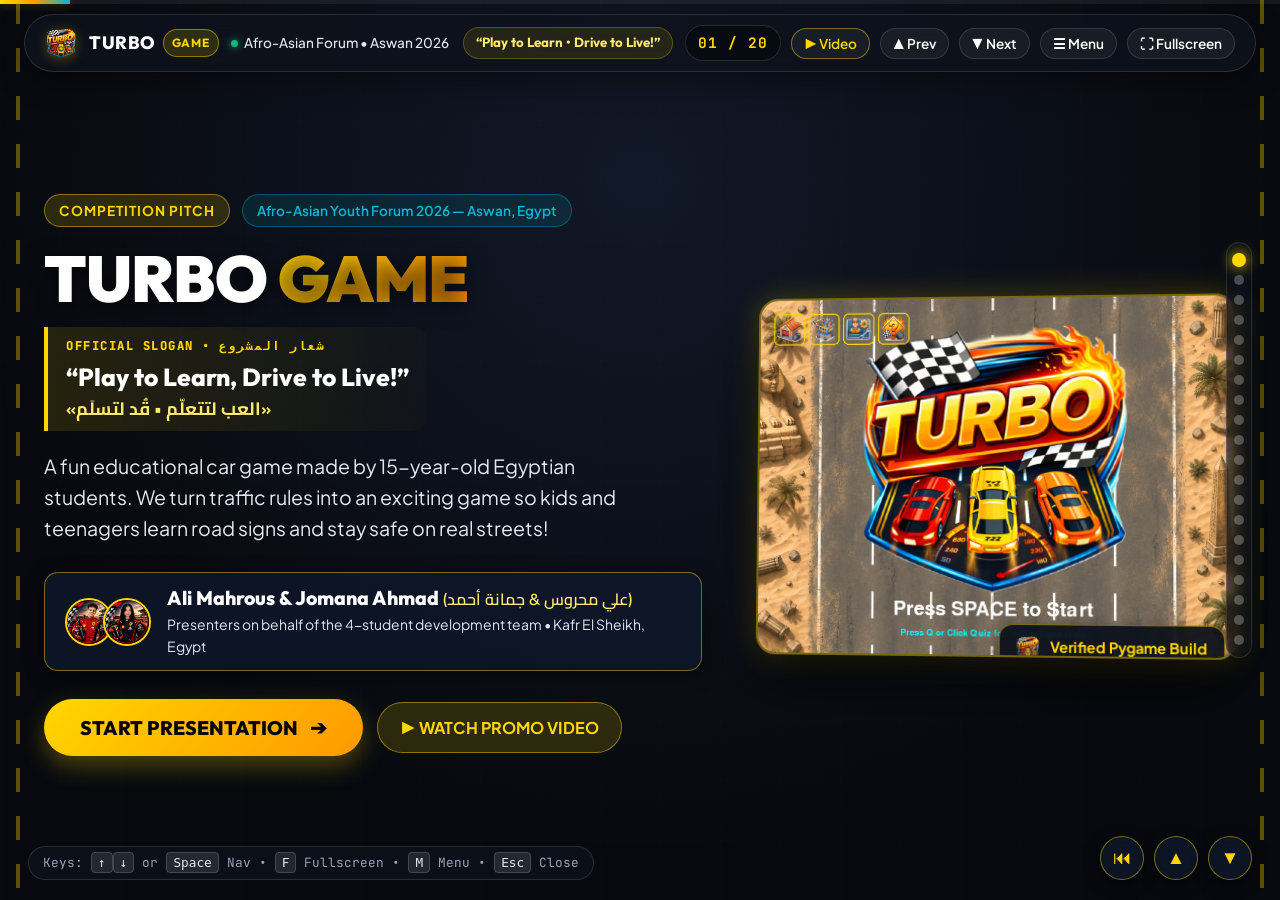
==== index.html @ 7d6eeabd "Add interactive competition presentation web app, promo video, GitHub Pages workflow, and update gam" ====
<!DOCTYPE html>
<html lang="en">
<head>
  <meta charset="UTF-8">
  <meta name="viewport" content="width=device-width, initial-scale=1.0">
  <title>Turbo Game — Interactive Presentation</title>
  <meta http-equiv="refresh" content="0; url=turbo_b_boy_presentation/">
  <script>
    window.location.replace("turbo_b_boy_presentation/");
  </script>
  <style>
    body {
      background: #07090e;
      color: #ffd700;
      font-family: -apple-system, BlinkMacSystemFont, "Segoe UI", Roboto, sans-serif;
      display: flex;
      flex-direction: column;
      align-items: center;
      justify-content: center;
      min-height: 100vh;
      margin: 0;
      text-align: center;
      padding: 20px;
    }
    h1 {
      font-size: 2rem;
      margin-bottom: 8px;
    }
    p {
      color: #94a3b8;
      font-size: 1.1rem;
    }
    a {
      color: #ffd700;
      text-decoration: underline;
      font-weight: 700;
    }
  </style>
</head>
<body>
  <h1>TURBO GAME</h1>
  <p>“Play to Learn, Drive to Live!” — «العب لتتعلّم • قُد لتسلَم»</p>
  <p>Loading interactive presentation... If you are not redirected automatically, <a href="turbo_b_boy_presentation/">click here</a>.</p>
</body>
</html>
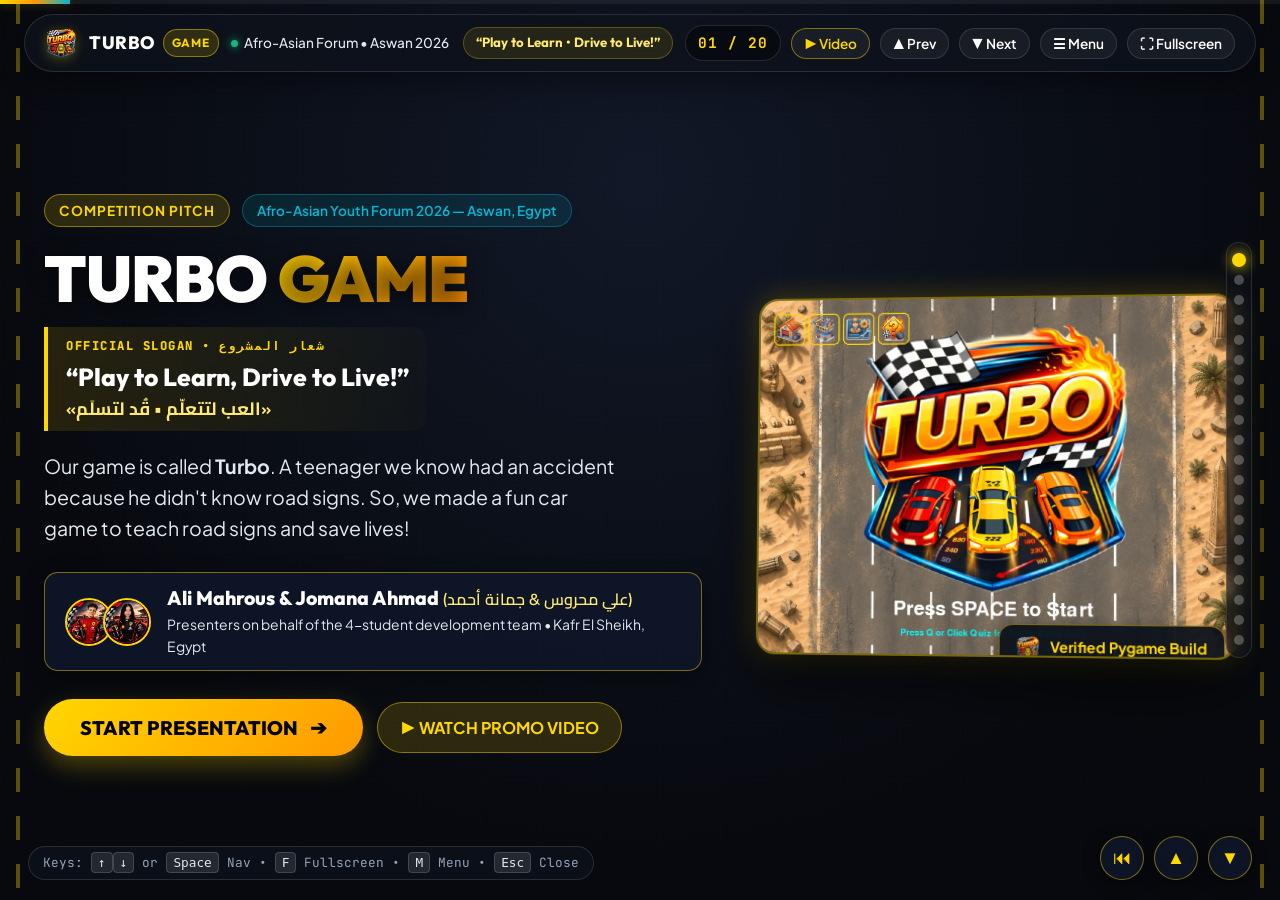
==== commit 59fa1dc8: "Update presentation content to simple English, add speaker guide and Q&A, and configure GitHub Pages" ====
--- a/index.html
+++ b/index.html
@@ -3,43 +3,1638 @@
 <head>
   <meta charset="UTF-8">
   <meta name="viewport" content="width=device-width, initial-scale=1.0">
-  <title>Turbo Game — Interactive Presentation</title>
-  <meta http-equiv="refresh" content="0; url=turbo_b_boy_presentation/">
-  <script>
-    window.location.replace("turbo_b_boy_presentation/");
-  </script>
-  <style>
-    body {
-      background: #07090e;
-      color: #ffd700;
-      font-family: -apple-system, BlinkMacSystemFont, "Segoe UI", Roboto, sans-serif;
-      display: flex;
-      flex-direction: column;
-      align-items: center;
-      justify-content: center;
-      min-height: 100vh;
-      margin: 0;
-      text-align: center;
-      padding: 20px;
-    }
-    h1 {
-      font-size: 2rem;
-      margin-bottom: 8px;
-    }
-    p {
-      color: #94a3b8;
-      font-size: 1.1rem;
-    }
-    a {
-      color: #ffd700;
-      text-decoration: underline;
-      font-weight: 700;
-    }
-  </style>
+  <title>Turbo Game — Interactive Presentation | Afro-Asian Forum 2026</title>
+  <meta name="description" content="Official interactive presentation for Turbo Game at Afro-Asian Forum, Aswan 2026. Presented by Ali Mahrous & Jomana Ahmad.">
+  <link rel="stylesheet" href="styles.css">
+  <link rel="icon" type="image/x-icon" href="assets/logos/game-icon.ico">
 </head>
 <body>
-  <h1>TURBO GAME</h1>
-  <p>“Play to Learn, Drive to Live!” — «العب لتتعلّم • قُد لتسلَم»</p>
-  <p>Loading interactive presentation... If you are not redirected automatically, <a href="turbo_b_boy_presentation/">click here</a>.</p>
+
+  <!-- Ambient Road Background Graphics -->
+  <div class="bg-ambient-layer" aria-hidden="true"></div>
+  <div class="bg-road-dashes-left" aria-hidden="true"></div>
+  <div class="bg-road-dashes-right" aria-hidden="true"></div>
+
+  <!-- Global Progress Bar at Top -->
+  <div class="global-progress-track">
+    <div class="global-progress-bar" id="globalProgressBar"></div>
+  </div>
+
+  <!-- Top Floating Header Bar -->
+  <header class="pres-header">
+    <div class="brand-section">
+      <img src="assets/logos/logo-game.png" alt="Turbo Game Logo" class="header-logo-img">
+      <span class="brand-text">TURBO <span class="brand-badge">GAME</span></span>
+    </div>
+
+    <div class="header-center-info">
+      <div class="forum-tag">
+        <span class="forum-tag-dot"></span>
+        <span>Afro-Asian Forum • Aswan 2026</span>
+      </div>
+      <div class="header-slogan-pill">
+        <span>“Play to Learn • Drive to Live!”</span>
+      </div>
+    </div>
+
+    <div class="header-controls">
+      <span class="slide-counter-badge" id="slideCounter">01 / 20</span>
+      <button class="btn-ctrl" onclick="goToSlide(3)" style="color: var(--gold-primary); border-color: var(--border-gold);" title="Watch Promo Video">▶ Video</button>
+      <button class="btn-ctrl" id="prevSlideBtn" title="Previous Slide (Up Arrow)">▲ Prev</button>
+      <button class="btn-ctrl" id="nextSlideBtn" title="Next Slide (Down Arrow / Space)">▼ Next</button>
+      <button class="btn-ctrl" id="jumpMenuBtn" title="Jump to Slide (M / J)">☰ Menu</button>
+      <button class="btn-ctrl" id="fullscreenBtn" title="Toggle Fullscreen (F)">⛶ Fullscreen</button>
+    </div>
+  </header>
+
+  <!-- Right Side Dot Navigation -->
+  <nav class="slide-dot-nav" id="slideDotNav" aria-label="Slide quick navigation"></nav>
+
+  <!-- Bottom Floating Navigation Arrows & Keyboard Hint -->
+  <div class="pres-bottom-controls">
+    <button class="nav-arrow-btn" id="bottomTopBtn" title="Return to Cover Slide">⏮</button>
+    <button class="nav-arrow-btn" id="bottomPrevBtn" title="Previous Slide">▲</button>
+    <button class="nav-arrow-btn" id="bottomNextBtn" title="Next Slide">▼</button>
+  </div>
+
+  <div class="keyboard-hint-pill">
+    <span>Keys: <kbd>↑</kbd><kbd>↓</kbd> or <kbd>Space</kbd> Nav • <kbd>F</kbd> Fullscreen • <kbd>M</kbd> Menu • <kbd>Esc</kbd> Close</span>
+  </div>
+
+  <!-- ========================================================================
+       MAIN PRESENTATION CONTAINER (18 VERTICAL FULL-SCREEN SLIDES)
+       ======================================================================== -->
+  <main class="presentation-container" id="presentationContainer">
+
+    <!-- --------------------------------------------------------------------
+         SLIDE 1: COVER
+         -------------------------------------------------------------------- -->
+    <section class="slide-section" id="slide-1" data-title="Cover">
+      <div class="slide-inner">
+        <div class="cover-layout">
+          <div class="cover-text-column">
+            <div class="cover-badge-row">
+              <span class="cover-tag">Competition Pitch</span>
+              <span class="cover-forum-tag">Afro-Asian Youth Forum 2026 — Aswan, Egypt</span>
+            </div>
+
+            <h1 class="cover-main-title">
+              TURBO <span>GAME</span>
+            </h1>
+
+            <div class="cover-slogan-box">
+              <span class="slogan-badge">OFFICIAL SLOGAN • شعار المشروع</span>
+              <div class="slogan-quote">“Play to Learn, Drive to Live!”</div>
+              <div class="slogan-arabic">«العب لتتعلّم • قُد لتسلَم»</div>
+            </div>
+
+            <p class="cover-desc">
+              Our game is called <strong>Turbo</strong>. A teenager we know had an accident because he didn't know road signs. So, we made a fun car game to teach road signs and save lives!
+            </p>
+
+            <div class="cover-presenters-card">
+              <div class="cover-avatar-group">
+                <img src="assets/team/ali-mahrous.jpeg" alt="Ali Mahrous" class="cover-avatar-img">
+                <img src="assets/team/jomana-ahmad.png" alt="Jomana Ahmad" class="cover-avatar-img">
+              </div>
+              <div>
+                <div class="cover-presenter-names">Ali Mahrous & Jomana Ahmad <span class="ar-subname">(علي محروس & جمانة أحمد)</span></div>
+                <div class="cover-presenter-sub">Presenters on behalf of the 4-student development team • Kafr El Sheikh, Egypt</div>
+              </div>
+            </div>
+
+            <div style="display: flex; gap: 14px; align-items: center; flex-wrap: wrap;">
+              <button class="cta-start-btn" id="startPresentationBtn">
+                <span>START PRESENTATION</span>
+                <span>➔</span>
+              </button>
+              <button class="btn-ctrl" onclick="goToSlide(3)" style="padding: 14px 22px; font-size: 0.95rem; background: rgba(255,215,0,0.15); border: 1.5px solid var(--border-gold); color: var(--gold-primary); font-weight: 700;">
+                <span>▶ WATCH PROMO VIDEO</span>
+              </button>
+            </div>
+          </div>
+
+          <div class="cover-visual-column">
+            <div class="cover-mockup-frame" onclick="openScreenshotLightbox('assets/screenshots/main-menu.png', 'Turbo Game — Main Start Menu')">
+              <img src="assets/screenshots/main-menu.png" alt="Turbo Game Start Menu Screenshot" class="cover-mockup-img">
+              <div class="cover-floating-badge">
+                <img src="assets/logos/logo-game.png" alt="Logo" style="height: 24px;">
+                <span style="font-size: 0.85rem; font-weight: 700; color: var(--gold-primary);">Verified Pygame Build</span>
+              </div>
+            </div>
+          </div>
+        </div>
+      </div>
+    </section>
+
+    <!-- --------------------------------------------------------------------
+         SLIDE 2: MEET THE PRESENTERS AND TEAM
+         -------------------------------------------------------------------- -->
+    <section class="slide-section" id="slide-2" data-title="The Team">
+      <div class="slide-inner">
+        <div class="slide-header">
+          <div class="slide-pretitle">Our Team • فريق العمل</div>
+          <h2 class="slide-title">Meet Our Team from Kafr El Sheikh</h2>
+          <p class="slide-subtitle">Four 15-year-old students using Python to teach road safety and save lives.</p>
+        </div>
+
+        <div class="team-stacked-container">
+
+          <!-- LINE 1: PRESENTERS (Ali & Jomana only) -->
+          <div class="team-tier-section presenters-tier">
+            <div class="team-tier-header">
+              <div class="tier-title-group">
+                <span class="tier-tag tier-tag-gold">🎤 Official Presenters Only • وفد التقديم الرسمي</span>
+                <span class="tier-sub">Presenting live to the Judges & Audience at Afro-Asian Forum 2026</span>
+              </div>
+            </div>
+
+            <div class="team-tier-grid">
+              <!-- Presenter 1: Ali Mahrous -->
+              <div class="member-horizontal-card">
+                <div class="member-card-photo">
+                  <img src="assets/team/ali-mahrous.jpeg" alt="Ali Mahrous">
+                </div>
+                <div class="member-card-info">
+                  <div class="member-card-name">Ali Mahrous</div>
+                  <div class="member-card-arabic">علي محروس</div>
+                  <span class="member-role-badge role-badge-presenter">🎤 Presenter & Pitch Lead</span>
+                </div>
+              </div>
+
+              <!-- Presenter 2: Jomana Ahmad -->
+              <div class="member-horizontal-card">
+                <div class="member-card-photo">
+                  <img src="assets/team/jomana-ahmad.png" alt="Jomana Ahmad">
+                </div>
+                <div class="member-card-info">
+                  <div class="member-card-name">Jomana Ahmad</div>
+                  <div class="member-card-arabic">جمانة أحمد</div>
+                  <span class="member-role-badge role-badge-presenter">🎤 Presenter & Safety Lead</span>
+                </div>
+              </div>
+            </div>
+          </div>
+
+          <!-- LINE 2: IN LINE UNDER ALI & JOMANA (Yousef Hussein & Yousef Sheta) -->
+          <div class="team-tier-section developers-tier">
+            <div class="team-tier-header">
+              <div class="tier-title-group">
+                <span class="tier-tag tier-tag-blue">💻 Game Developers & Designers • فريق البرمجة والتصميم</span>
+                <span class="tier-sub">In line under presenters • Built the Python code, 6 roads, sounds & shop</span>
+              </div>
+            </div>
+
+            <div class="team-tier-grid">
+              <!-- Developer 1: Yousef Hussein (Under Ali Mahrous) -->
+              <div class="member-horizontal-card">
+                <div class="member-card-photo">
+                  <img src="assets/team/yousef-hussein.jpg" alt="Yousef Hussein">
+                </div>
+                <div class="member-card-info">
+                  <div class="member-card-name">Yousef Hussein</div>
+                  <div class="member-card-arabic">يوسف حسين</div>
+                  <span class="member-role-badge role-badge-developer">💻 Game Code & Physics</span>
+                </div>
+              </div>
+
+              <!-- Developer 2: Yousef Sheta (Under Jomana Ahmad) -->
+              <div class="member-horizontal-card">
+                <div class="member-card-photo">
+                  <img src="assets/team/yousef-sheta.jpeg" alt="Yousef Sheta">
+                </div>
+                <div class="member-card-info">
+                  <div class="member-card-name">Yousef Sheta</div>
+                  <div class="member-card-arabic">يوسف شتة</div>
+                  <span class="member-role-badge role-badge-developer">🎨 Game Graphics & Road Art</span>
+                </div>
+              </div>
+            </div>
+          </div>
+
+          <!-- BOTTOM STATS STRIP -->
+          <div class="team-footer-strip">
+            <div class="team-stats-mini">
+              <div class="stat-box-mini">
+                <span class="stat-num">15</span>
+                <span class="stat-lbl">Our Age (سنة)</span>
+              </div>
+              <div class="stat-box-mini">
+                <span class="stat-num">4</span>
+                <span class="stat-lbl">Students (طلاب)</span>
+              </div>
+              <div class="stat-box-mini">
+                <span class="stat-num">100%</span>
+                <span class="stat-lbl">Student Code (برمجة)</span>
+              </div>
+            </div>
+            <div class="team-quote-compact">
+              “A teenager we know had an accident over a road sign. We built Turbo so no more kids get hurt on our streets.”
+            </div>
+          </div>
+
+        </div>
+      </div>
+    </section>
+
+    <!-- --------------------------------------------------------------------
+         SLIDE 3: THE PROBLEM & ORIGIN STORY
+         -------------------------------------------------------------------- -->
+    <section class="slide-section" id="slide-3" data-title="Problem & Story">
+      <div class="slide-inner">
+        <div class="slide-header">
+          <div class="slide-pretitle">Origin & Mission • قصة البداية والمشكلة</div>
+          <h2 class="slide-title">Why We Built Turbo: From an Accident to a Solution</h2>
+          <p class="slide-subtitle">A real accident in our city inspired our 4-student team to take action and save lives.</p>
+        </div>
+
+        <div class="origin-layout">
+          <div class="origin-narrative-box">
+            <div class="origin-location-pill">
+              <span>📍 Stadium Street, Kafr El Sheikh, Egypt • شارع الاستاد، كفر الشيخ</span>
+            </div>
+
+            <p style="font-size: 1.15rem; color: var(--text-primary); line-height: 1.7;">
+              A teenager we know had a car accident because he didn't know the road sign. We felt heartbroken, but we didn't just feel sad—we decided to use our coding skills to solve the problem!
+            </p>
+
+            <div class="origin-quote-block">
+              <div class="origin-quote-text">
+                “Driving books are boring and kids don't read them. Video games make learning fast, active, and fun!”
+              </div>
+            </div>
+
+            <p style="font-size: 1.05rem; color: var(--text-secondary); line-height: 1.6;">
+              Driving lessons start at age 18, but teenagers cross busy roads, ride bikes, and walk near fast cars every single day. They need road knowledge right now!
+            </p>
+          </div>
+
+          <div class="origin-triad-flow">
+            <div class="triad-step">
+              <div class="triad-num">1</div>
+              <div>
+                <h4 style="color: #fff; font-size: 1.15rem;">Age 18 Is Too Late</h4>
+                <p style="color: var(--text-secondary); font-size: 0.95rem;">Driving schools wait until age 18. But kids cross dangerous streets every day.</p>
+              </div>
+            </div>
+
+            <div class="triad-step">
+              <div class="triad-num">2</div>
+              <div>
+                <h4 style="color: #fff; font-size: 1.15rem;">Books Are Boring</h4>
+                <p style="color: var(--text-secondary); font-size: 0.95rem;">Kids don't read 100-page booklets. Games turn road rules into fast muscle memory!</p>
+              </div>
+            </div>
+
+            <div class="triad-step">
+              <div class="triad-num">3</div>
+              <div>
+                <h4 style="color: #fff; font-size: 1.15rem;">Our Free Solution: Turbo</h4>
+                <p style="color: var(--text-secondary); font-size: 0.95rem;">A 100% free car game that runs smoothly on any simple school computer or laptop.</p>
+              </div>
+            </div>
+          </div>
+        </div>
+      </div>
+    </section>
+
+    <!-- --------------------------------------------------------------------
+         SLIDE 4: OFFICIAL PROMO VIDEO
+         -------------------------------------------------------------------- -->
+    <section class="slide-section" id="slide-4" data-title="Promo Video">
+      <div class="slide-inner">
+        <div class="slide-header">
+          <div class="slide-pretitle">Official Video • الفيديو الترويجي الرسمي للمشروع</div>
+          <h2 class="slide-title">Watch Turbo in Action!</h2>
+          <p class="slide-subtitle">See how our car game turns real road signs into a fun, life-saving game for kids!</p>
+        </div>
+
+        <div class="promo-video-layout">
+          <!-- Video Cinema Box -->
+          <div class="video-cinema-frame">
+            <video id="promoVideoPlayer" controls playsinline preload="metadata" class="main-promo-video">
+              <source src="assets/videos/promo-video.mp4" type="video/mp4">
+              Your browser does not support HTML5 video.
+            </video>
+          </div>
+
+          <!-- Video Details & Highlights Column -->
+          <div class="video-sidebar-card">
+            <div class="video-card-header">
+              <span class="video-tag-pill">ROAD SAFETY CAMPAIGN</span>
+              <span class="page-code-tag">HD Video • MP4</span>
+            </div>
+
+            <h3 style="font-family: var(--font-display); font-size: 1.25rem; color: #fff; margin-bottom: 4px;">
+              “Play to Learn, Drive to Live!”
+            </h3>
+            <p style="font-size: 0.92rem; color: var(--text-secondary); line-height: 1.45; margin-bottom: 10px;">
+              Made by our 4-student team to keep kids and teenagers safe on busy streets.
+            </p>
+
+            <div class="topics-list">
+              <div class="topic-item">
+                <span class="topic-icon">🚦</span>
+                <div class="topic-content">
+                  <div class="topic-title">Real Street Dangers</div>
+                  <div class="topic-desc">Shows the risks kids face every day walking or biking across city roads.</div>
+                </div>
+              </div>
+
+              <div class="topic-item">
+                <span class="topic-icon">🛑</span>
+                <div class="topic-content">
+                  <div class="topic-title">Important Road Signs</div>
+                  <div class="topic-desc">Teaches STOP, School Zone, Speed Hump, and Slippery Road rules.</div>
+                </div>
+              </div>
+
+              <div class="topic-item">
+                <span class="topic-icon">🎮</span>
+                <div class="topic-content">
+                  <div class="topic-title">Fast Learning Through Play</div>
+                  <div class="topic-desc">Proves why fast reflexes in a game beat reading 100 pages of boring rules.</div>
+                </div>
+              </div>
+            </div>
+
+            <div style="margin-top: 8px; display: flex; gap: 10px;">
+              <button class="btn-ctrl" onclick="togglePlayPromoVideo()" style="flex: 1; padding: 10px 14px; justify-content: center; background: rgba(255,215,0,0.15); border-color: var(--gold-primary); color: var(--gold-primary); font-weight: 700;">
+                <span id="videoPlayBtnText">▶ PLAY / PAUSE</span>
+              </button>
+              <button class="btn-ctrl" onclick="toggleFullscreenPromoVideo()" style="padding: 10px 14px; justify-content: center;">
+                <span>⛶ FULLSCREEN</span>
+              </button>
+            </div>
+          </div>
+        </div>
+      </div>
+    </section>
+
+    <!-- --------------------------------------------------------------------
+         SLIDE 5: THE 7 GAME PAGES OVERVIEW
+         -------------------------------------------------------------------- -->
+    <section class="slide-section" id="slide-5" data-title="7 Pages Overview">
+      <div class="slide-inner">
+        <div class="slide-header">
+          <div class="slide-pretitle">Game Structure • صفحات وشاشات اللعبة</div>
+          <h2 class="slide-title">The 7 Screens of Turbo Game</h2>
+          <p class="slide-subtitle">We coded all 7 screens ourselves using Python and Pygame. Click any screen to see it!</p>
+        </div>
+
+        <div class="game-pages-overview-grid">
+          <div class="page-overview-card" onclick="goToSlide(5)">
+            <div class="page-overview-thumb">
+              <img src="assets/screenshots/main-menu.png" alt="Start Menu">
+            </div>
+            <div class="page-code-tag">start_page.py</div>
+            <div class="page-overview-title">1. Start Screen</div>
+            <div class="page-overview-desc">Big Turbo logo, hit Space to race, check high score, or visit Shop and Quiz.</div>
+          </div>
+
+          <div class="page-overview-card" onclick="goToSlide(6)">
+            <div class="page-overview-thumb">
+              <img src="assets/screenshots/gameplay.png" alt="Play Screen">
+            </div>
+            <div class="page-code-tag">play_page.py</div>
+            <div class="page-overview-title">2. Play Screen</div>
+            <div class="page-overview-desc">Drive on 6 lanes, dodge traffic cars, grab coins, and protect your 3 hearts.</div>
+          </div>
+
+          <div class="page-overview-card" onclick="goToSlide(7)">
+            <div class="page-overview-thumb">
+              <img src="assets/screenshots/traffic-quiz.png" alt="Traffic Quiz">
+            </div>
+            <div class="page-code-tag">questions_page.py</div>
+            <div class="page-overview-title">3. Traffic Quiz</div>
+            <div class="page-overview-desc">20 real road signs, 4 easy choices, and win gold coins for right answers.</div>
+          </div>
+
+          <div class="page-overview-card" onclick="goToSlide(8)">
+            <div class="page-overview-thumb">
+              <img src="assets/screenshots/car-shop.png" alt="Car Store">
+            </div>
+            <div class="page-code-tag">store.py</div>
+            <div class="page-overview-title">4. Car Store</div>
+            <div class="page-overview-desc">9 awesome cars to unlock with coins—including Ferrari and Formula 1!</div>
+          </div>
+
+          <div class="page-overview-card" onclick="goToSlide(9)">
+            <div class="page-overview-thumb">
+              <img src="assets/screenshots/game-over.png" alt="Game Over">
+            </div>
+            <div class="page-code-tag">game_over_page.py</div>
+            <div class="page-overview-title">5. Game Over</div>
+            <div class="page-overview-desc">When you crash, you see a real road sign and learn its safety rule!</div>
+          </div>
+
+          <div class="page-overview-card" onclick="goToSlide(10)">
+            <div class="page-overview-thumb">
+              <img src="assets/screenshots/pause-screen.png" alt="Pause Screen">
+            </div>
+            <div class="page-code-tag">pause_page.py</div>
+            <div class="page-overview-title">6. Pause & Sound</div>
+            <div class="page-overview-desc">Freeze the game anytime or press M to turn sounds on and off.</div>
+          </div>
+
+          <div class="page-overview-card" onclick="goToSlide(11)">
+            <div class="page-overview-thumb">
+              <img src="assets/screenshots/makers-screen.png" alt="Makers Screen">
+            </div>
+            <div class="page-code-tag">makers_page.py</div>
+            <div class="page-overview-title">7. Game Makers</div>
+            <div class="page-overview-desc">Meet our 4 student developers from Kafr El Sheikh, Egypt.</div>
+          </div>
+
+          <div class="page-overview-card" style="border-color: var(--cyan-accent); background: rgba(6,182,212,0.08);" onclick="goToSlide(16)">
+            <div class="page-overview-thumb" style="display: flex; align-items: center; justify-content: center; background: rgba(6,182,212,0.15);">
+              <span style="font-size: 2.2rem;">📦</span>
+            </div>
+            <div class="page-code-tag" style="color: var(--gold-primary); border-color: var(--gold-primary);">Turpo.exe</div>
+            <div class="page-overview-title">Windows EXE</div>
+            <div class="page-overview-desc">One 60 MB file that runs on any school PC with a double-click—no internet needed!</div>
+          </div>
+        </div>
+        </div>
+      </div>
+    </section>
+
+    <!-- --------------------------------------------------------------------
+         SLIDE 6: PAGE 1 — START SCREEN & MAIN MENU
+         -------------------------------------------------------------------- -->
+    <section class="slide-section" id="slide-6" data-title="Page 1: Start Menu">
+      <div class="slide-inner">
+        <div class="slide-header">
+          <div class="slide-pretitle">Page 1 / 7 • شاشة البداية الرئيسية</div>
+          <h2 class="slide-title">Page 1: Start Screen & Launch Menu</h2>
+          <p class="slide-subtitle">The main screen where players start racing, check scores, or open the shop and quiz.</p>
+        </div>
+
+        <div class="page-detail-layout">
+          <div class="page-preview-column">
+            <div class="page-mockup-frame" onclick="openScreenshotLightbox('assets/screenshots/main-menu.png', 'Start Screen & Main Menu Interface')">
+              <img src="assets/screenshots/main-menu.png" alt="Start Screen Menu" class="page-mockup-img">
+              <div class="page-mockup-badge">
+                <span>⚡ start_page.py • 60 FPS</span>
+              </div>
+            </div>
+            <div style="font-size: 0.88rem; color: var(--gold-hover); text-align: center; font-weight: 600;">
+              ▲ Click screenshot to inspect full resolution in lightbox
+            </div>
+          </div>
+
+          <div class="page-topics-card">
+            <div class="page-header-row">
+              <h3 style="font-family: var(--font-display); font-size: 1.35rem; color: #fff;">Topics Covered on Page 1:</h3>
+              <span class="page-code-tag">Module: start_page.py</span>
+            </div>
+
+            <div class="topics-list">
+              <div class="topic-item">
+                <span class="topic-icon">🏎️</span>
+                <div class="topic-content">
+                  <div class="topic-title">Animated Turbo Logo</div>
+                  <div class="topic-desc">A bright, welcoming Turbo logo made by our student team.</div>
+                </div>
+              </div>
+
+              <div class="topic-item">
+                <span class="topic-icon">🚀</span>
+                <div class="topic-content">
+                  <div class="topic-title">Press SPACE to Race</div>
+                  <div class="topic-desc">Just hit the Spacebar to start racing immediately!</div>
+                </div>
+              </div>
+
+              <div class="topic-item">
+                <span class="topic-icon">🔘</span>
+                <div class="topic-content">
+                  <div class="topic-title">3 Quick Menu Buttons</div>
+                  <div class="topic-desc">Easy buttons to visit Home, the Car Shop, or the Traffic Quiz.</div>
+                </div>
+              </div>
+
+              <div class="topic-item">
+                <span class="topic-icon">🏆</span>
+                <div class="topic-content">
+                  <div class="topic-title">Best Score & Slogan</div>
+                  <div class="topic-desc">Displays all-time high score and our motto: “Play to Learn • Drive to Live!”.</div>
+                </div>
+              </div>
+            </div>
+          </div>
+        </div>
+      </div>
+    </section>
+
+    <!-- --------------------------------------------------------------------
+         SLIDE 7: PAGE 2 — PLAY SCREEN & RACE ACTION
+         -------------------------------------------------------------------- -->
+    <section class="slide-section" id="slide-7" data-title="Page 2: Play Screen">
+      <div class="slide-inner">
+        <div class="slide-header">
+          <div class="slide-pretitle">Page 2 / 7 • شاشة السباق واللعب</div>
+          <h2 class="slide-title">Page 2: Play Screen & Live Race</h2>
+          <p class="slide-subtitle">Fast car racing, traffic dodging, and gold coin collecting.</p>
+        </div>
+
+        <div class="page-detail-layout">
+          <div class="page-preview-column">
+            <div class="page-mockup-frame" onclick="openScreenshotLightbox('assets/screenshots/gameplay.png', 'Play Screen: Active Race and Live HUD')">
+              <img src="assets/screenshots/gameplay.png" alt="Play Screen" class="page-mockup-img">
+              <div class="page-mockup-badge">
+                <span>🎮 play_page.py • 6 Lanes Active</span>
+              </div>
+            </div>
+            <div style="font-size: 0.88rem; color: var(--gold-hover); text-align: center; font-weight: 600;">
+              ▲ Click screenshot to inspect full resolution in lightbox
+            </div>
+          </div>
+
+          <div class="page-topics-card">
+            <div class="page-header-row">
+              <h3 style="font-family: var(--font-display); font-size: 1.35rem; color: #fff;">Topics Covered on Page 2:</h3>
+              <span class="page-code-tag">Modules: play_page.py + Game.py</span>
+            </div>
+
+            <div class="topics-list">
+              <div class="topic-item">
+                <span class="topic-icon">🏎️</span>
+                <div class="topic-content">
+                  <div class="topic-title">Easy Steering (← / → or A / D)</div>
+                  <div class="topic-desc">Smooth car steering across 6 lanes to dodge oncoming traffic.</div>
+                </div>
+              </div>
+
+              <div class="topic-item">
+                <span class="topic-icon">📊</span>
+                <div class="topic-content">
+                  <div class="topic-title">Live Game Screen</div>
+                  <div class="topic-desc">Shows your score, car speed, 3 health hearts, and collected coins.</div>
+                </div>
+              </div>
+
+              <div class="topic-item">
+                <span class="topic-icon">🚗</span>
+                <div class="topic-content">
+                  <div class="topic-title">Opposing Traffic Cars</div>
+                  <div class="topic-desc">Random cars come down the highway at different speeds. Dodge them!</div>
+                </div>
+              </div>
+
+              <div class="topic-item">
+                <span class="topic-icon">💥</span>
+                <div class="topic-content">
+                  <div class="topic-title">1-Second Safe Mode</div>
+                  <div class="topic-desc">When you hit a car, you lose 1 heart and flash for 1 second to escape safely.</div>
+                </div>
+              </div>
+            </div>
+          </div>
+        </div>
+      </div>
+    </section>
+
+    <!-- --------------------------------------------------------------------
+         SLIDE 8: PAGE 3 — TRAFFIC SIGNS QUIZ SCREEN
+         -------------------------------------------------------------------- -->
+    <section class="slide-section" id="slide-8" data-title="Page 3: Traffic Quiz">
+      <div class="slide-inner">
+        <div class="slide-header">
+          <div class="slide-pretitle">Page 3 / 7 • شاشة اختبار إشارات المرور</div>
+          <h2 class="slide-title">Page 3: Traffic Signs Quiz</h2>
+          <p class="slide-subtitle">A fun quiz with 20 real road signs to test what kids learned.</p>
+        </div>
+
+        <div class="page-detail-layout">
+          <div class="page-preview-column">
+            <div class="page-mockup-frame" onclick="openScreenshotLightbox('assets/screenshots/traffic-quiz.png', 'Traffic Signs Quiz Screen')">
+              <img src="assets/screenshots/traffic-quiz.png" alt="Traffic Quiz Screen" class="page-mockup-img">
+              <div class="page-mockup-badge">
+                <span>🛑 questions_page.py • 20 Real Signs</span>
+              </div>
+            </div>
+            <div style="font-size: 0.88rem; color: var(--gold-hover); text-align: center; font-weight: 600;">
+              ▲ Click screenshot to inspect full resolution in lightbox
+            </div>
+          </div>
+
+          <div class="page-topics-card">
+            <div class="page-header-row">
+              <h3 style="font-family: var(--font-display); font-size: 1.35rem; color: #fff;">Topics Covered on Page 3:</h3>
+              <span class="page-code-tag">Module: questions_page.py</span>
+            </div>
+
+            <div class="topics-list">
+              <div class="topic-item">
+                <span class="topic-icon">🛑</span>
+                <div class="topic-content">
+                  <div class="topic-title">20 Real Road Signs</div>
+                  <div class="topic-desc">Official signs kids see on streets every day (Warning, Stop, School Zone).</div>
+                </div>
+              </div>
+
+              <div class="topic-item">
+                <span class="topic-icon">🔠</span>
+                <div class="topic-content">
+                  <div class="topic-title">4 Multiple-Choice Buttons</div>
+                  <div class="topic-desc">Click the right answer easily with your mouse or keyboard.</div>
+                </div>
+              </div>
+
+              <div class="topic-item">
+                <span class="topic-icon">✅</span>
+                <div class="topic-content">
+                  <div class="topic-title">Instant Learning</div>
+                  <div class="topic-desc">Turns green for right answers, or shows the correct safety rule if wrong.</div>
+                </div>
+              </div>
+
+              <div class="topic-item">
+                <span class="topic-icon">💰</span>
+                <div class="topic-content">
+                  <div class="topic-title">Gold Coin Rewards</div>
+                  <div class="topic-desc">Earn +1 gold coin for every right answer to buy cool cars!</div>
+                </div>
+              </div>
+            </div>
+          </div>
+        </div>
+      </div>
+    </section>
+
+    <!-- --------------------------------------------------------------------
+         SLIDE 9: PAGE 4 — CAR STORE & GARAGE
+         -------------------------------------------------------------------- -->
+    <section class="slide-section" id="slide-9" data-title="Page 4: Car Store">
+      <div class="slide-inner">
+        <div class="slide-header">
+          <div class="slide-pretitle">Page 4 / 7 • متجر وكراج السيارات</div>
+          <h2 class="slide-title">Page 4: Car Store & Garage</h2>
+          <p class="slide-subtitle">Spend coins earned from racing or quizzes to unlock new cars!</p>
+        </div>
+
+        <div class="page-detail-layout">
+          <div class="page-preview-column">
+            <div class="page-mockup-frame" onclick="openScreenshotLightbox('assets/screenshots/car-shop.png', 'Car Store & Garage Interface')">
+              <img src="assets/screenshots/car-shop.png" alt="Car Store Screen" class="page-mockup-img">
+              <div class="page-mockup-badge">
+                <span>🚗 store.py • 9 Unlockable Cars</span>
+              </div>
+            </div>
+            <div style="font-size: 0.88rem; color: var(--gold-hover); text-align: center; font-weight: 600;">
+              ▲ Click screenshot to inspect full resolution in lightbox
+            </div>
+          </div>
+
+          <div class="page-topics-card">
+            <div class="page-header-row">
+              <h3 style="font-family: var(--font-display); font-size: 1.35rem; color: #fff;">Topics Covered on Page 4:</h3>
+              <span class="page-code-tag">Module: store.py</span>
+            </div>
+
+            <div class="topics-list">
+              <div class="topic-item">
+                <span class="topic-icon">🚘</span>
+                <div class="topic-content">
+                  <div class="topic-title">9 Awesome Cars</div>
+                  <div class="topic-desc">Red Racer, Beach Buggy, Super Ferrari, Formula 1, Truck, and the Golden Car!</div>
+                </div>
+              </div>
+
+              <div class="topic-item">
+                <span class="topic-icon">🪙</span>
+                <div class="topic-content">
+                  <div class="topic-title">100% Free - No Real Money</div>
+                  <div class="topic-desc">Cars cost 0 to 50 game coins. Completely safe and free for all kids.</div>
+                </div>
+              </div>
+
+              <div class="topic-item">
+                <span class="topic-icon">👆</span>
+                <div class="topic-content">
+                  <div class="topic-title">Click to Drive</div>
+                  <div class="topic-desc">Click any car you own to choose it for your next race.</div>
+                </div>
+              </div>
+
+              <div class="topic-item">
+                <span class="topic-icon">💾</span>
+                <div class="topic-content">
+                  <div class="topic-title">Progress Saved</div>
+                  <div class="topic-desc">Your coins and unlocked cars stay saved when you play again.</div>
+                </div>
+              </div>
+            </div>
+          </div>
+        </div>
+      </div>
+    </section>
+
+    <!-- --------------------------------------------------------------------
+         SLIDE 10: PAGE 5 — GAME OVER & ROAD SAFETY MOMENT
+         -------------------------------------------------------------------- -->
+    <section class="slide-section" id="slide-10" data-title="Page 5: Game Over">
+      <div class="slide-inner">
+        <div class="slide-header">
+          <div class="slide-pretitle">Page 5 / 7 • شاشة نهاية اللعبة والتعليم</div>
+          <h2 class="slide-title">Page 5: Game Over & Road Safety Lesson</h2>
+          <p class="slide-subtitle">Turning a game crash into a life-saving lesson.</p>
+        </div>
+
+        <div class="page-detail-layout">
+          <div class="page-preview-column">
+            <div class="page-mockup-frame" onclick="openScreenshotLightbox('assets/screenshots/game-over.png', 'Game Over Screen with Road Safety Sign Lesson')">
+              <img src="assets/screenshots/game-over.png" alt="Game Over Screen" class="page-mockup-img">
+              <div class="page-mockup-badge">
+                <span>🎓 game_over_page.py • Safety Flash</span>
+              </div>
+            </div>
+            <div style="font-size: 0.88rem; color: var(--gold-hover); text-align: center; font-weight: 600;">
+              ▲ Click screenshot to inspect full resolution in lightbox
+            </div>
+          </div>
+
+          <div class="page-topics-card">
+            <div class="page-header-row">
+              <h3 style="font-family: var(--font-display); font-size: 1.35rem; color: #fff;">Topics Covered on Page 5:</h3>
+              <span class="page-code-tag">Module: game_over_page.py</span>
+            </div>
+
+            <div class="topics-list">
+              <div class="topic-item">
+                <span class="topic-icon">🎓</span>
+                <div class="topic-content">
+                  <div class="topic-title">The Educational Moment</div>
+                  <div class="topic-desc">When players crash, they pay 100% attention! They see the sign, remember it, and learn.</div>
+                </div>
+              </div>
+
+              <div class="topic-item">
+                <span class="topic-icon">⚠️</span>
+                <div class="topic-content">
+                  <div class="topic-title">Real Road Sign & Rule</div>
+                  <div class="topic-desc">Shows a clear picture of the road sign and explains its rule in simple words.</div>
+                </div>
+              </div>
+
+              <div class="topic-item">
+                <span class="topic-icon">📈</span>
+                <div class="topic-content">
+                  <div class="topic-title">Score vs High Score</div>
+                  <div class="topic-desc">Shows your score and compares it with your best record so you drive better.</div>
+                </div>
+              </div>
+
+              <div class="topic-item">
+                <span class="topic-icon">🔄</span>
+                <div class="topic-content">
+                  <div class="topic-title">Play Again in 1 Click</div>
+                  <div class="topic-desc">Hit SPACE or R to restart right away, or click Home to visit Shop or Quiz.</div>
+                </div>
+              </div>
+            </div>
+          </div>
+        </div>
+      </div>
+    </section>
+
+    <!-- --------------------------------------------------------------------
+         SLIDE 11: PAGE 6 — PAUSE MENU & SOUND SETTINGS
+         -------------------------------------------------------------------- -->
+    <section class="slide-section" id="slide-11" data-title="Page 6: Pause Menu">
+      <div class="slide-inner">
+        <div class="slide-header">
+          <div class="slide-pretitle">Page 6 / 7 • شاشة التوقف المؤقت والصوت</div>
+          <h2 class="slide-title">Page 6: Pause Menu & Sound Settings</h2>
+          <p class="slide-subtitle">Freeze the race anytime and easily turn sound on or off.</p>
+        </div>
+
+        <div class="page-detail-layout">
+          <div class="page-preview-column">
+            <div class="page-mockup-frame" onclick="openScreenshotLightbox('assets/screenshots/pause-screen.png', 'Pause Menu & Sound Controls Interface')">
+              <img src="assets/screenshots/pause-screen.png" alt="Pause Screen" class="page-mockup-img">
+              <div class="page-mockup-badge">
+                <span>⏸️ pause_page.py • 60 FPS Freeze</span>
+              </div>
+            </div>
+            <div style="font-size: 0.88rem; color: var(--gold-hover); text-align: center; font-weight: 600;">
+              ▲ Click screenshot to inspect full resolution in lightbox
+            </div>
+          </div>
+
+          <div class="page-topics-card">
+            <div class="page-header-row">
+              <h3 style="font-family: var(--font-display); font-size: 1.35rem; color: #fff;">Topics Covered on Page 6:</h3>
+              <span class="page-code-tag">Module: pause_page.py</span>
+            </div>
+
+            <div class="topics-list">
+              <div class="topic-item">
+                <span class="topic-icon">⏸️</span>
+                <div class="topic-content">
+                  <div class="topic-title">Quick Pause (P or ESC)</div>
+                  <div class="topic-desc">Freeze the game anytime without losing your score or lane position.</div>
+                </div>
+              </div>
+
+              <div class="topic-item">
+                <span class="topic-icon">🔊</span>
+                <div class="topic-content">
+                  <div class="topic-title">Sound On / Off (M)</div>
+                  <div class="topic-desc">Press M or click the sound button to mute or unmute music anytime.</div>
+                </div>
+              </div>
+
+              <div class="topic-item">
+                <span class="topic-icon">▶️</span>
+                <div class="topic-content">
+                  <div class="topic-title">Resume Right Away</div>
+                  <div class="topic-desc">Click Resume or hit P to keep driving at the exact same speed.</div>
+                </div>
+              </div>
+
+              <div class="topic-item">
+                <span class="topic-icon">🖥️</span>
+                <div class="topic-content">
+                  <div class="topic-title">Fullscreen Mode (F)</div>
+                  <div class="topic-desc">Press F to make the game full screen on any school laptop.</div>
+                </div>
+              </div>
+            </div>
+          </div>
+        </div>
+      </div>
+    </section>
+
+    <!-- --------------------------------------------------------------------
+         SLIDE 12: PAGE 7 — GAME MAKERS SCREEN
+         -------------------------------------------------------------------- -->
+    <section class="slide-section" id="slide-12" data-title="Page 7: Makers Screen">
+      <div class="slide-inner">
+        <div class="slide-header">
+          <div class="slide-pretitle">Page 7 / 7 • شاشة فريق العمل والتقدير</div>
+          <h2 class="slide-title">Page 7: Game Makers & Student Team</h2>
+          <p class="slide-subtitle">Made by 4 Egyptian students who care about road safety.</p>
+        </div>
+
+        <div class="page-detail-layout">
+          <div class="page-preview-column">
+            <div class="page-mockup-frame" onclick="openScreenshotLightbox('assets/screenshots/makers-screen.png', 'Game Makers & Development Team Screen')">
+              <img src="assets/screenshots/makers-screen.png" alt="Makers Screen" class="page-mockup-img">
+              <div class="page-mockup-badge">
+                <span>👥 makers_page.py • 4 Egyptian Students</span>
+              </div>
+            </div>
+            <div style="font-size: 0.88rem; color: var(--gold-hover); text-align: center; font-weight: 600;">
+              ▲ Click screenshot to inspect full resolution in lightbox
+            </div>
+          </div>
+
+          <div class="page-topics-card">
+            <div class="page-header-row">
+              <h3 style="font-family: var(--font-display); font-size: 1.35rem; color: #fff;">Topics Covered on Page 7:</h3>
+              <span class="page-code-tag">Module: makers_page.py</span>
+            </div>
+
+            <div class="topics-list">
+              <div class="topic-item">
+                <span class="topic-icon">🎤</span>
+                <div class="topic-content">
+                  <div class="topic-title">Top Row: Presenters</div>
+                  <div class="topic-desc">Ali Mahrous & Jomana Ahmad presenting our project to the judges.</div>
+                </div>
+              </div>
+
+              <div class="topic-item">
+                <span class="topic-icon">💻</span>
+                <div class="topic-content">
+                  <div class="topic-title">Bottom Row: Developers</div>
+                  <div class="topic-desc">Yousef Hussein (Game Code) and Yousef Sheta (Graphics & Road Art).</div>
+                </div>
+              </div>
+
+              <div class="topic-item">
+                <span class="topic-icon">📍</span>
+                <div class="topic-content">
+                  <div class="topic-title">From Kafr El Sheikh</div>
+                  <div class="topic-desc">Four 15-year-old Egyptian students using Python to save lives.</div>
+                </div>
+              </div>
+
+              <div class="topic-item">
+                <span class="topic-icon">🏆</span>
+                <div class="topic-content">
+                  <div class="topic-title">Thank You to the Forum</div>
+                  <div class="topic-desc">Special thanks to our judges, teachers, and the Afro-Asian Forum.</div>
+                </div>
+              </div>
+            </div>
+          </div>
+        </div>
+      </div>
+    </section>
+
+    <!-- --------------------------------------------------------------------
+         SLIDE 13: FEATURE DEEP DIVE — COINS & HEALTH SYSTEM
+         -------------------------------------------------------------------- -->
+    <section class="slide-section" id="slide-13" data-title="Feature: Coins & Health">
+      <div class="slide-inner">
+        <div class="slide-header">
+          <div class="slide-pretitle">Features & Mechanics • نظام العملات والقلوب</div>
+          <h2 class="slide-title">How Coins & Hearts Work</h2>
+          <p class="slide-subtitle">Coins reward learning, and 3 hearts teach kids to drive carefully.</p>
+        </div>
+
+        <div class="problem-columns-grid">
+          <!-- Coins Card -->
+          <div class="card-panel" style="border-color: var(--border-gold);">
+            <div style="display: flex; align-items: center; justify-content: space-between; margin-bottom: 12px;">
+              <h3 style="font-family: var(--font-display); font-size: 1.35rem; color: #fff;">💰 Coins System</h3>
+              <span class="page-code-tag" style="color: var(--gold-primary); border-color: var(--gold-primary);">Economy Rule</span>
+            </div>
+
+            <div class="topics-list">
+              <div class="topic-item">
+                <span class="topic-icon">🛣️</span>
+                <div class="topic-content">
+                  <div class="topic-title">Coins on the Road</div>
+                  <div class="topic-desc">Gold coins appear on highway lanes. Steer into them to collect!</div>
+                </div>
+              </div>
+
+              <div class="topic-item">
+                <span class="topic-icon">🔔</span>
+                <div class="topic-content">
+                  <div class="topic-title">Fun Coin Sound</div>
+                  <div class="topic-desc">A pleasant ding sound plays every time you pick up a coin.</div>
+                </div>
+              </div>
+
+              <div class="topic-item">
+                <span class="topic-icon">❓</span>
+                <div class="topic-content">
+                  <div class="topic-title">Quiz Coin Rewards</div>
+                  <div class="topic-desc">Answer a road sign question correctly to win +1 gold coin.</div>
+                </div>
+              </div>
+
+              <div class="topic-item">
+                <span class="topic-icon">🛍️</span>
+                <div class="topic-content">
+                  <div class="topic-title">Buy Cool Cars</div>
+                  <div class="topic-desc">Save your coins to unlock awesome cars like the Ferrari and Golden Car!</div>
+                </div>
+              </div>
+            </div>
+          </div>
+
+          <!-- Health Card -->
+          <div class="card-panel" style="border-color: var(--red-hazard);">
+            <div style="display: flex; align-items: center; justify-content: space-between; margin-bottom: 12px;">
+              <h3 style="font-family: var(--font-display); font-size: 1.35rem; color: #fff;">❤️ 3-Hearts Health System</h3>
+              <span class="page-code-tag" style="color: var(--red-hazard); border-color: var(--red-hazard);">Safety Rule</span>
+            </div>
+
+            <div class="topics-list">
+              <div class="topic-item">
+                <span class="topic-icon">3️⃣</span>
+                <div class="topic-content">
+                  <div class="topic-title">3 Hearts to Start</div>
+                  <div class="topic-desc">Every race begins with 3 hearts. Just like real life, safety comes first!</div>
+                </div>
+              </div>
+
+              <div class="topic-item">
+                <span class="topic-icon">💥</span>
+                <div class="topic-content">
+                  <div class="topic-title">Hit = Lose 1 Heart</div>
+                  <div class="topic-desc">Crashing into a traffic car takes away 1 heart and plays a crash sound.</div>
+                </div>
+              </div>
+
+              <div class="topic-item">
+                <span class="topic-icon">🛡️</span>
+                <div class="topic-content">
+                  <div class="topic-title">1-Second Safe Mode</div>
+                  <div class="topic-desc">Your car flashes for 1 second so you have time to steer away from danger.</div>
+                </div>
+              </div>
+
+              <div class="topic-item">
+                <span class="topic-icon">🚫</span>
+                <div class="topic-content">
+                  <div class="topic-title">0 Hearts = Game Over</div>
+                  <div class="topic-desc">When all 3 hearts are gone, Game Over opens with a road sign lesson!</div>
+                </div>
+              </div>
+            </div>
+          </div>
+        </div>
+      </div>
+    </section>
+
+    <!-- --------------------------------------------------------------------
+         SLIDE 14: FEATURE DEEP DIVE — 6 ROAD MAPS & SCENERY
+         -------------------------------------------------------------------- -->
+    <section class="slide-section" id="slide-14" data-title="Feature: 6 Road Maps">
+      <div class="slide-inner">
+        <div class="slide-header">
+          <div class="slide-pretitle">Features & Mechanics • الخرائط والطرق الستة</div>
+          <h2 class="slide-title">6 Exciting Road Maps</h2>
+          <p class="slide-subtitle">As your score goes up, the road changes into 6 different exciting worlds!</p>
+        </div>
+
+        <div class="roads-showcase-grid">
+          <div class="road-card" onclick="openScreenshotLightbox('assets/game-images/roads/road_egypt_level5.png', 'Level 1: Egyptian Highway')">
+            <div class="road-preview-box">
+              <img src="assets/game-images/roads/road_egypt_level5.png" alt="Egypt Road">
+              <span class="road-level-tag">Level 1</span>
+            </div>
+            <div class="road-card-body">
+              <div class="road-name">Egyptian Highway</div>
+              <div class="road-desc">Our home roads in Egypt. Gentle starting speed.</div>
+            </div>
+          </div>
+
+          <div class="road-card" onclick="openScreenshotLightbox('assets/game-images/roads/road_forest_level6.png', 'Level 2: Forest Canopy Route')">
+            <div class="road-preview-box">
+              <img src="assets/game-images/roads/road_forest_level6.png" alt="Forest Road">
+              <span class="road-level-tag">Level 2</span>
+            </div>
+            <div class="road-card-body">
+              <div class="road-name">Forest Canopy</div>
+              <div class="road-desc">Green forest highway. Unlocks at 30 points.</div>
+            </div>
+          </div>
+
+          <div class="road-card" onclick="openScreenshotLightbox('assets/game-images/roads/road_snow_level3.png', 'Level 3: Alpine Snow Route')">
+            <div class="road-preview-box">
+              <img src="assets/game-images/roads/road_snow_level3.png" alt="Snow Road">
+              <span class="road-level-tag">Level 3</span>
+            </div>
+            <div class="road-card-body">
+              <div class="road-name">Alpine Snow</div>
+              <div class="road-desc">Slippery icy road. Unlocks at 60 points.</div>
+            </div>
+          </div>
+
+          <div class="road-card" onclick="openScreenshotLightbox('assets/game-images/roads/road_night_level4.png', 'Level 4: Night City Expressway')">
+            <div class="road-preview-box">
+              <img src="assets/game-images/roads/road_night_level4.png" alt="Night Road">
+              <span class="road-level-tag">Level 4</span>
+            </div>
+            <div class="road-card-body">
+              <div class="road-name">Night Expressway</div>
+              <div class="road-desc">Dark highway with bright city lights. Unlocks at 90 points.</div>
+            </div>
+          </div>
+
+          <div class="road-card" onclick="openScreenshotLightbox('assets/game-images/roads/road_normal_level1.png', 'Level 5: Standard Highway')">
+            <div class="road-preview-box">
+              <img src="assets/game-images/roads/road_normal_level1.png" alt="Standard Road">
+              <span class="road-level-tag">Level 5</span>
+            </div>
+            <div class="road-card-body">
+              <div class="road-name">Standard Asphalt</div>
+              <div class="road-desc">Heavy oncoming traffic. Unlocks at 120 points.</div>
+            </div>
+          </div>
+
+          <div class="road-card" onclick="openScreenshotLightbox('assets/game-images/roads/road_desert_level2.png', 'Level 6: Desert Safari Highway')">
+            <div class="road-preview-box">
+              <img src="assets/game-images/roads/road_desert_level2.png" alt="Desert Road">
+              <span class="road-level-tag">Level 6</span>
+            </div>
+            <div class="road-card-body">
+              <div class="road-name">Desert Safari</div>
+              <div class="road-desc">Egyptian desert dunes. Unlocks at 150 points — Turbo speed!</div>
+            </div>
+          </div>
+        </div>
+
+        <div class="road-tech-callout">
+          <div style="display: flex; align-items: center; gap: 12px;">
+            <span style="font-size: 1.5rem;">⚙️</span>
+            <div>
+              <strong style="color: #fff; font-size: 1.05rem;">How Road Movement Works:</strong>
+              <span style="color: var(--text-secondary); font-size: 0.95rem;"> Two road pictures loop smoothly downwards, so the race never stops!</span>
+            </div>
+          </div>
+          <span style="font-family: var(--font-mono); font-size: 0.85rem; color: var(--gold-primary); font-weight: 700;">6 WIDE LANES FOR CAR DODGING</span>
+        </div>
+      </div>
+    </section>
+
+    <!-- --------------------------------------------------------------------
+         SLIDE 15: FEATURE DEEP DIVE — SPEED, HIGH SCORE & LEVELS
+         -------------------------------------------------------------------- -->
+    <section class="slide-section" id="slide-15" data-title="Feature: Speed & Levels">
+      <div class="slide-inner">
+        <div class="slide-header">
+          <div class="slide-pretitle">Levels & Speed • السرعة والمستويات والأرقام القياسية</div>
+          <h2 class="slide-title">How Speed & Levels Work</h2>
+          <p class="slide-subtitle">As you get more points, cars get faster and oncoming traffic gets closer!</p>
+        </div>
+
+        <div class="progression-split-grid">
+          <div class="card-panel">
+            <h3 style="font-family: var(--font-display); font-size: 1.25rem; color: #fff; margin-bottom: 10px;">Level Progression Rules</h3>
+            <table class="progression-table">
+              <thead>
+                <tr>
+                  <th>Level</th>
+                  <th>Score</th>
+                  <th>Theme</th>
+                  <th>Max Speed</th>
+                </tr>
+              </thead>
+              <tbody>
+                <tr>
+                  <td><strong style="color: #fff;">Level 1</strong></td>
+                  <td>0 – 29 pts</td>
+                  <td>Egyptian Highway</td>
+                  <td><span style="color: var(--cyan-accent); font-weight: 700;">3.0 – 7.0 px/f</span></td>
+                </tr>
+                <tr>
+                  <td><strong style="color: #fff;">Level 2</strong></td>
+                  <td>30 – 59 pts</td>
+                  <td>Forest Canopy</td>
+                  <td><span style="color: var(--cyan-accent); font-weight: 700;">5.0 – 7.0 px/f</span></td>
+                </tr>
+                <tr>
+                  <td><strong style="color: #fff;">Level 3</strong></td>
+                  <td>60 – 89 pts</td>
+                  <td>Alpine Snow</td>
+                  <td><span style="color: var(--cyan-accent); font-weight: 700;">7.0 px/f (Icy)</span></td>
+                </tr>
+                <tr>
+                  <td><strong style="color: #fff;">Level 4</strong></td>
+                  <td>90 – 119 pts</td>
+                  <td>Night Expressway</td>
+                  <td><span style="color: var(--gold-primary); font-weight: 700;">9.0 px/f</span></td>
+                </tr>
+                <tr>
+                  <td><strong style="color: #fff;">Level 5</strong></td>
+                  <td>120 – 149 pts</td>
+                  <td>Standard Asphalt</td>
+                  <td><span style="color: var(--gold-primary); font-weight: 700;">12.0 px/f</span></td>
+                </tr>
+                <tr>
+                  <td><strong style="color: #fff;">Level 6</strong></td>
+                  <td>150+ pts</td>
+                  <td>Desert Safari</td>
+                  <td><span style="color: var(--red-hazard); font-weight: 700;">15.0 px/f (TURBO!)</span></td>
+                </tr>
+              </tbody>
+            </table>
+
+            <div style="margin-top: 14px; background: rgba(10, 14, 22, 0.7); border: 1px solid var(--border-gold); border-radius: var(--radius-md); padding: 12px 16px;">
+              <div style="display: flex; align-items: center; justify-content: space-between; margin-bottom: 4px;">
+                <span style="font-family: var(--font-display); font-size: 1.05rem; font-weight: 700; color: var(--gold-primary);">🏆 All-Time High Score</span>
+                <span class="page-code-tag" style="font-size: 0.7rem;">Persistent Storage</span>
+              </div>
+              <p style="font-size: 0.88rem; color: var(--text-secondary); line-height: 1.45;">
+                The game always remembers your highest score. Try to beat your record every time you play!
+              </p>
+            </div>
+          </div>
+
+          <!-- Interactive Calculator Demo -->
+          <div class="card-panel card-panel-gold">
+            <h3 style="font-family: var(--font-display); font-size: 1.25rem; color: #fff; margin-bottom: 6px;">Interactive Speed Test • جرّب بنفسك</h3>
+            <p style="font-size: 0.92rem; color: var(--text-secondary); margin-bottom: 14px;">Move the slider to see how car speed and traffic increase as points go up:</p>
+
+            <div style="margin-bottom: 16px;">
+              <div style="display: flex; justify-content: space-between; font-size: 1rem; margin-bottom: 6px;">
+                <span style="color: var(--text-white); font-weight: 700;">Player Score (النقاط):</span>
+                <span style="font-family: var(--font-mono); font-weight: 800; font-size: 1.2rem; color: var(--gold-primary);" id="calcScoreVal">0</span>
+              </div>
+              <input type="range" id="calcScoreSlider" min="0" max="200" value="0" step="5" style="width: 100%; accent-color: var(--gold-primary); cursor: pointer; height: 8px;">
+            </div>
+
+            <div style="display: grid; grid-template-columns: 1fr 1fr; gap: 12px;">
+              <div class="stat-box" style="padding: 12px;">
+                <div style="font-size: 0.78rem; color: var(--text-muted); font-weight: 700; font-family: var(--font-mono);">ACTIVE LEVEL</div>
+                <div style="font-size: 1.35rem; font-weight: 800; color: #fff; font-family: var(--font-display);" id="calcLevelVal">Level 1</div>
+              </div>
+              <div class="stat-box" style="padding: 12px;">
+                <div style="font-size: 0.78rem; color: var(--text-muted); font-weight: 700; font-family: var(--font-mono);">ROAD SPEED</div>
+                <div style="font-size: 1.35rem; font-weight: 800; color: var(--cyan-accent); font-family: var(--font-display);" id="calcSpeedVal">3.0 px/f</div>
+              </div>
+              <div class="stat-box" style="padding: 12px; grid-column: 1 / -1;">
+                <div style="font-size: 0.78rem; color: var(--text-muted); font-weight: 700; font-family: var(--font-mono);">ENEMY SPAWN DELAY (AI TRAFFIC FREQUENCY)</div>
+                <div style="font-size: 1.2rem; font-weight: 800; color: var(--green-safety); font-family: var(--font-display);" id="calcSpawnVal">120 frames (~2.00s)</div>
+              </div>
+            </div>
+
+            <div style="font-size: 0.85rem; color: var(--gold-hover); margin-top: 10px; font-weight: 600; text-align: center;">
+              Our Rule: Speed increases slowly step by step so kids learn to react and avoid crashes!
+            </div>
+          </div>
+        </div>
+      </div>
+    </section>
+
+    <!-- --------------------------------------------------------------------
+         SLIDE 16: FEATURE DEEP DIVE — CONTROLS & AUDIO ENGINE
+         -------------------------------------------------------------------- -->
+    <section class="slide-section" id="slide-16" data-title="Feature: Controls & Audio">
+      <div class="slide-inner">
+        <div class="slide-header">
+          <div class="slide-pretitle">Controls & Audio • طريقة التحكم ومحرك الصوت</div>
+          <h2 class="slide-title">Easy Controls & Sound</h2>
+          <p class="slide-subtitle">Simple keys on any keyboard, plus fun racing sounds and music!</p>
+        </div>
+
+        <div class="controls-layout-grid">
+          <!-- Left Column: Keyboard Map -->
+          <div class="keys-legend-grid">
+            <div class="key-card">
+              <span class="key-badge">← →</span>
+              <div>
+                <strong>Steer Left & Right</strong>
+                <p>Smooth lane switching across 6 lanes (or A / D keys)</p>
+              </div>
+            </div>
+
+            <div class="key-card">
+              <span class="key-badge">SPACE</span>
+              <div>
+                <strong>Start & Restart</strong>
+                <p>Start race or restart instantly after a crash</p>
+              </div>
+            </div>
+
+            <div class="key-card">
+              <span class="key-badge">P / ESC</span>
+              <div>
+                <strong>Pause Game</strong>
+                <p>Freeze the screen without losing your score</p>
+              </div>
+            </div>
+
+            <div class="key-card">
+              <span class="key-badge">M</span>
+              <div>
+                <strong>Mute Sound</strong>
+                <p>Turn music and sound effects on or off anytime</p>
+              </div>
+            </div>
+
+            <div class="key-card">
+              <span class="key-badge">Q</span>
+              <div>
+                <strong>Traffic Signs Quiz</strong>
+                <p>Jump straight into the 20 road sign questions</p>
+              </div>
+            </div>
+
+            <div class="key-card">
+              <span class="key-badge">H</span>
+              <div>
+                <strong>Home Menu</strong>
+                <p>Return to the main start menu in one click</p>
+              </div>
+            </div>
+
+            <div class="key-card">
+              <span class="key-badge">F</span>
+              <div>
+                <strong>Fullscreen Mode</strong>
+                <p>Make the game fill the whole laptop screen</p>
+              </div>
+            </div>
+
+            <div class="key-card">
+              <span class="key-badge">Mouse</span>
+              <div>
+                <strong>Click to Select</strong>
+                <p>Click to choose quiz answers or buy cars</p>
+              </div>
+            </div>
+          </div>
+
+          <!-- Right Column: Audio Engine -->
+          <div class="audio-engine-panel">
+            <div style="display: flex; align-items: center; justify-content: space-between;">
+              <h3 style="font-family: var(--font-display); font-size: 1.25rem; color: #fff;">🔊 How Sound Works in Code</h3>
+              <span class="page-code-tag" style="color: var(--cyan-accent); border-color: var(--cyan-accent);">pygame.mixer</span>
+            </div>
+
+            <div class="audio-engine-item">
+              <span class="audio-item-icon">🎵</span>
+              <div class="audio-item-content">
+                <div class="audio-item-title">Racing Music</div>
+                <div class="audio-item-desc">Exciting background driving music that loops while racing.</div>
+              </div>
+            </div>
+
+            <div class="audio-engine-item">
+              <span class="audio-item-icon">💥</span>
+              <div class="audio-item-content">
+                <div class="audio-item-title">Real Sound Effects</div>
+                <div class="audio-item-desc">Sounds for car engines, crashes, and coin dings.</div>
+              </div>
+            </div>
+
+            <div class="audio-engine-item">
+              <span class="audio-item-icon">🔇</span>
+              <div class="audio-item-content">
+                <div class="audio-item-title">Instant Mute</div>
+                <div class="audio-item-desc">Press M anytime to turn off sound without stopping the race.</div>
+              </div>
+            </div>
+
+            <div class="audio-engine-item">
+              <span class="audio-item-icon">🔔</span>
+              <div class="audio-item-content">
+                <div class="audio-item-title">Quiz Audio Feedback</div>
+                <div class="audio-item-desc">A winning chime for right answers, and a warning buzz for wrong ones.</div>
+              </div>
+            </div>
+          </div>
+        </div>
+      </div>
+    </section>
+
+    <!-- --------------------------------------------------------------------
+         SLIDE 17: FRAMEWORKS AND LIBRARIES
+         -------------------------------------------------------------------- -->
+    <section class="slide-section" id="slide-17" data-title="Frameworks & Libraries">
+      <div class="slide-inner">
+        <div class="slide-header">
+          <div class="slide-pretitle">How We Built It • لغات وأطر البرمجة</div>
+          <h2 class="slide-title">How We Built It: Python & Pygame</h2>
+          <p class="slide-subtitle">We built the whole game from scratch using Python and free tools.</p>
+        </div>
+
+        <div class="frameworks-grid">
+          <!-- Python 3.12 Card -->
+          <div class="framework-card">
+            <div class="framework-card-header">
+              <div class="framework-title-group">
+                <span class="framework-icon">🐍</span>
+                <span class="framework-name">Python 3 Core</span>
+              </div>
+              <span class="framework-badge badge-python">Core Language</span>
+            </div>
+            <ul class="framework-features">
+              <li>Clean, easy language that helped 15-year-old students learn fast</li>
+              <li>Organized into 7 clean files for menus, race, shop, and quiz</li>
+              <li>Runs fast and smoothly on simple school computers</li>
+              <li>Works 100% offline in classrooms—no internet needed</li>
+            </ul>
+          </div>
+
+          <!-- Pygame & Pygame Zero Card -->
+          <div class="framework-card">
+            <div class="framework-card-header">
+              <div class="framework-title-group">
+                <span class="framework-icon">🎮</span>
+                <span class="framework-name">Pygame Framework</span>
+              </div>
+              <span class="framework-badge badge-pygame">Game Framework</span>
+            </div>
+            <ul class="framework-features">
+              <li>Powers the 60 FPS car movement, roads, and collisions</li>
+              <li>Draws our player car, opposing cars, and gold coins</li>
+              <li>Handles smooth screen drawing and keyboard controls</li>
+              <li>Plays music and crash sounds with zero delay</li>
+            </ul>
+          </div>
+
+          <!-- PyInstaller Card -->
+          <div class="framework-card">
+            <div class="framework-card-header">
+              <div class="framework-title-group">
+                <span class="framework-icon">📦</span>
+                <span class="framework-name">PyInstaller Standalone</span>
+              </div>
+              <span class="framework-badge badge-compiler">Distribution</span>
+            </div>
+            <ul class="framework-features">
+              <li>Compiles all Python code and pictures into a single Turpo.exe (60 MB)</li>
+              <li>Opens immediately with a double-click on Windows</li>
+              <li>No need to install Python or anything on school computers</li>
+              <li>Perfect for students and teachers in any school lab</li>
+            </ul>
+          </div>
+
+          <!-- Math & Physics Card -->
+          <div class="framework-card">
+            <div class="framework-card-header">
+              <div class="framework-title-group">
+                <span class="framework-icon">📐</span>
+                <span class="framework-name">Game Math & Logic</span>
+              </div>
+              <span class="framework-badge badge-math">Built-in Stdlib</span>
+            </div>
+            <ul class="framework-features">
+              <li>6 lane positions so cars stay perfectly on the road</li>
+              <li>Simple box collision math to detect car crashes</li>
+              <li>Random traffic and coin positions to make every race fresh</li>
+              <li>Speed formulas that increase gradually as points go up</li>
+            </ul>
+          </div>
+        </div>
+
+        <div class="road-tech-callout" style="margin-top: 14px;">
+          <div style="display: flex; align-items: center; gap: 12px;">
+            <span style="font-size: 1.5rem;">🌐</span>
+            <div>
+              <strong style="color: #fff; font-size: 1.05rem;">Presentation Web Stack:</strong>
+              <span style="color: var(--text-secondary); font-size: 0.95rem;"> This competition presentation itself is built with vanilla HTML5, CSS3, and JavaScript—running 100% offline!</span>
+            </div>
+          </div>
+          <span style="font-family: var(--font-mono); font-size: 0.85rem; color: var(--gold-primary); font-weight: 700;">100% STUDENT CODE</span>
+        </div>
+      </div>
+    </section>
+
+    <!-- --------------------------------------------------------------------
+         SLIDE 18: 20 TRAFFIC SIGNS & EDUCATIONAL IMPACT
+         -------------------------------------------------------------------- -->
+    <section class="slide-section" id="slide-18" data-title="Traffic Signs & Impact">
+      <div class="slide-inner">
+        <div class="slide-header">
+          <div class="slide-pretitle">Educational Impact • بنك الإشارات المرورية</div>
+          <h2 class="slide-title">20 Real Signs & Safety Impact</h2>
+          <p class="slide-subtitle">Real road signs kids see on streets, taught during crashes and in the quiz.</p>
+        </div>
+
+        <div style="display: flex; align-items: center; justify-content: space-between; margin-bottom: 12px;">
+          <div style="display: flex; gap: 8px;">
+            <button class="filter-pill active" data-category="all">All Signs (20)</button>
+            <button class="filter-pill" data-category="warning">Warning Signs (11)</button>
+            <button class="filter-pill" data-category="regulatory">Regulatory Signs (3)</button>
+            <button class="filter-pill" data-category="prohibitory">Prohibitory Signs (6)</button>
+          </div>
+          <span style="font-size: 0.85rem; color: var(--gold-hover); font-weight: 600;">Click any sign to inspect in-game definition</span>
+        </div>
+
+        <div class="signs-contact-grid" id="signsContactGrid"></div>
+
+        <div class="sustainability-banner" style="margin-top: 14px;">
+          <div style="display: flex; align-items: center; gap: 14px;">
+            <span style="font-size: 1.6rem;">⚡</span>
+            <span><strong>Why Kids Learn Fast:</strong> When players crash, they pay 100% attention! Showing the road sign at that exact second turns a game mistake into a life-saving habit.</span>
+          </div>
+          <span style="font-family: var(--font-mono); font-size: 0.85rem; color: var(--gold-primary);">Educational Game Science</span>
+        </div>
+      </div>
+    </section>
+
+    <!-- --------------------------------------------------------------------
+         SLIDE 19: FUTURE DEVELOPMENT ROADMAP
+         -------------------------------------------------------------------- -->
+    <section class="slide-section" id="slide-19" data-title="Future Roadmap">
+      <div class="slide-inner">
+        <div class="slide-header">
+          <div class="slide-pretitle">Future Vision • خطة التطوير والمستقبل</div>
+          <h2 class="slide-title">What We Plan Next!</h2>
+          <p class="slide-subtitle">Our plan to bring Turbo to millions of kids across Egypt, Africa, and Asia.</p>
+        </div>
+
+        <div class="roadmap-timeline-grid">
+          <div class="roadmap-stage-card stage-current">
+            <span class="stage-badge badge-complete">Stage 1: Done! (منجز)</span>
+            <div class="stage-title">Core PC Game</div>
+            <ul class="stage-items-list">
+              <li>6 fun roads and 20 verified road signs</li>
+              <li>Interactive 20-sign quiz with gold coin rewards</li>
+              <li>Car Shop with 9 unlockable cars</li>
+              <li>One 60 MB file ready for school computers</li>
+            </ul>
+          </div>
+
+          <div class="roadmap-stage-card">
+            <span class="stage-badge badge-planned">Stage 2: Next (قريباً)</span>
+            <div class="stage-title">More Content</div>
+            <ul class="stage-items-list">
+              <li>Add 50 new international road signs</li>
+              <li>Real Egyptian street scenes and landmarks</li>
+              <li>Save high scores and trophies online</li>
+              <li>Pedestrian crossing missions to save people</li>
+            </ul>
+          </div>
+
+          <div class="roadmap-stage-card">
+            <span class="stage-badge badge-planned">Stage 3: Planned (مستقبلاً)</span>
+            <div class="stage-title">Mobile & Friends</div>
+            <ul class="stage-items-list">
+              <li>Android and mobile phone touch version</li>
+              <li>Play with a friend on the same screen (2-Player)</li>
+              <li>Arabic voice explanations for younger kids</li>
+              <li>Web version that opens in any browser</li>
+            </ul>
+          </div>
+
+          <div class="roadmap-stage-card">
+            <span class="stage-badge badge-planned">Stage 4: Goal (الهدف)</span>
+            <div class="stage-title">Schools & Competitions</div>
+            <ul class="stage-items-list">
+              <li>Bring Turbo to 10 pilot schools in Egypt</li>
+              <li>Test kids' sign knowledge before and after playing</li>
+              <li>Friendly competitions in youth clubs and schools</li>
+              <li>Support from traffic police and safety sponsors</li>
+            </ul>
+          </div>
+        </div>
+
+        <div class="sustainability-banner" style="margin-top: 14px;">
+          <div style="display: flex; align-items: center; gap: 14px;">
+            <span style="font-size: 1.6rem;">🌱</span>
+            <span><strong>Our Promise:</strong> 100% Free for all students and schools, always! Safety comes first.</span>
+          </div>
+          <span style="font-family: var(--font-mono); font-size: 0.85rem; color: var(--gold-primary);">Non-Profit Mission</span>
+        </div>
+      </div>
+    </section>
+
+    <!-- --------------------------------------------------------------------
+         SLIDE 20: CLOSING AND THE ASK
+         -------------------------------------------------------------------- -->
+    <section class="slide-section" id="slide-20" data-title="Closing Pitch">
+      <div class="slide-inner">
+        <div class="closing-card-layout">
+          <div class="cover-badge-row" style="margin-bottom: 0;">
+            <span class="cover-tag">Afro-Asian Forum 2026 • ختام العرض والتقدير</span>
+          </div>
+
+          <h2 class="closing-quote">
+            “Play to Learn, Drive to Live!”<br>
+            <span style="font-size: 0.88em; color: var(--gold-hover); font-family: var(--font-arabic);">«العب لتتعلّم • قُد لتسلَم»</span>
+          </h2>
+
+          <p style="max-width: 780px; font-size: 1.15rem; color: var(--text-secondary); line-height: 1.7;">
+            A real accident in our city inspired us to build this game.<br>
+            We are four 15-year-old Egyptian students who want to make roads safer for everyone our age.<br>
+            With your support and mentorship, we can protect thousands of young lives across Africa and Asia!<br>
+            Thank you to our judges, mentors, and the Afro-Asian Forum!
+          </p>
+
+          <div class="closing-team-names">
+            Presented with pride by <strong>Ali Mahrous</strong> & <strong>Jomana Ahmad</strong><br>
+            <span style="font-size: 1.05rem; color: var(--gold-hover); font-weight: 600;">
+              On behalf of Yousef Hussein, Yousef Sheta & the entire Turbo Team
+            </span><br>
+            <span style="font-size: 0.95rem; color: var(--text-secondary); font-family: var(--font-arabic);">
+              (علي محروس • جمانة أحمد • يوسف حسين • يوسف شتة)
+            </span>
+          </div>
+
+          <div class="closing-buttons-row">
+            <button class="cta-start-btn" onclick="document.getElementById('presentationContainer').scrollTo({top: 0, behavior: 'smooth'})">
+              <span>↺ RESTART PRESENTATION</span>
+            </button>
+            <button class="btn-ctrl" style="padding: 16px 28px; font-size: 1.05rem;" onclick="document.getElementById('jumpMenuBtn').click()">
+              <span>☰ JUMP TO SLIDE</span>
+            </button>
+          </div>
+        </div>
+      </div>
+    </section>
+
+  </main>
+
+  <!-- ========================================================================
+       MODALS: LIGHTBOX, JUMP MENU & SIGN DETAIL
+       ======================================================================== -->
+
+  <!-- Lightbox Modal for Fullscreen Screenshots -->
+  <div class="modal-backdrop" id="lightboxModal" role="dialog" aria-modal="true">
+    <div class="modal-content-box" style="text-align: center;">
+      <button class="modal-close-btn" aria-label="Close Lightbox">✕</button>
+      <img id="lightboxImg" src="" alt="Enlarged Screenshot" style="max-width: 100%; max-height: 70vh; border-radius: 8px; margin-bottom: 12px; border: 1px solid var(--border-gold);">
+      <div id="lightboxCaption" style="font-size: 0.95rem; color: var(--gold-hover); font-weight: 600;"></div>
+    </div>
+  </div>
+
+  <!-- Sign Detail Modal -->
+  <div class="modal-backdrop" id="signDetailModal" role="dialog" aria-modal="true">
+    <div class="modal-content-box" style="max-width: 580px; text-align: center;">
+      <button class="modal-close-btn" aria-label="Close Details">✕</button>
+      <div id="signDetailCategory" style="display: inline-block; font-size: 0.75rem; font-weight: 700; color: var(--gold-primary); background: rgba(255,215,0,0.15); border: 1px solid var(--border-gold); padding: 3px 10px; border-radius: 999px; margin-bottom: 14px;"></div>
+      <h3 id="signDetailTitle" style="font-family: var(--font-display); font-size: 1.4rem; color: #fff; margin-bottom: 16px;"></h3>
+      <img id="signDetailImg" src="" alt="Traffic Sign Graphic" style="width: 140px; height: 140px; object-fit: contain; margin-bottom: 20px; filter: drop-shadow(0 4px 12px rgba(0,0,0,0.6));">
+      <div style="background: rgba(10,14,22,0.8); border: 1px solid var(--border-subtle); border-radius: 12px; padding: 18px; text-align: left;">
+        <div style="font-size: 0.75rem; color: var(--text-muted); font-family: var(--font-mono); margin-bottom: 6px;">VERIFIED IN-GAME EXPLANATION:</div>
+        <div id="signDetailDesc" style="font-size: 0.95rem; color: var(--text-primary); line-height: 1.6;"></div>
+      </div>
+    </div>
+  </div>
+
+  <!-- Quick Jump Menu Modal -->
+  <div class="modal-backdrop" id="jumpMenuModal" role="dialog" aria-modal="true">
+    <div class="modal-content-box">
+      <button class="modal-close-btn" aria-label="Close Menu">✕</button>
+      <h3 style="font-family: var(--font-display); font-size: 1.4rem; color: #fff;">Presentation Table of Contents</h3>
+      <p style="font-size: 0.85rem; color: var(--text-muted);">Quickly navigate to any of the 20 presentation slides:</p>
+      <div class="jump-menu-grid" id="jumpMenuGrid"></div>
+    </div>
+  </div>
+
+  <script src="script.js"></script>
 </body>
 </html>
--- a/styles.css
+++ b/styles.css
@@ -0,0 +1,2572 @@
+/* ==========================================================================
+   TURBO GAME — OFFICIAL COMPETITION PRESENTATION STYLESHEET
+   Afro-Asian Forum 2026 | Aswan, Egypt
+   Presenters: Ali Mahrous & Jomana Ahmad
+   ========================================================================== */
+
+@import url('https://fonts.googleapis.com/css2?family=Cairo:wght@600;700;800;900&family=JetBrains+Mono:wght@500;700&family=Outfit:wght@500;600;700;800;900&family=Plus+Jakarta+Sans:wght@400;500;600;700&display=swap');
+
+:root {
+  /* Road & Night Palette */
+  --bg-deep: #07090e;
+  --bg-surface: #0d121c;
+  --bg-surface-elevated: #141c2c;
+  --bg-card: rgba(18, 25, 40, 0.88);
+  --bg-card-hover: rgba(26, 36, 56, 0.95);
+  --border-subtle: rgba(255, 255, 255, 0.12);
+  --border-gold: rgba(255, 215, 0, 0.45);
+  --border-gold-glow: rgba(255, 215, 0, 0.65);
+
+  /* Primary Brand & Traffic Lights */
+  --gold-primary: #ffd700;
+  --gold-hover: #ffea70;
+  --gold-dark: #b8860b;
+  --gold-glow: rgba(255, 215, 0, 0.28);
+
+  --green-safety: #10b981;
+  --green-glow: rgba(16, 185, 129, 0.3);
+  --red-hazard: #ef4444;
+  --red-glow: rgba(239, 68, 68, 0.3);
+  --cyan-accent: #06b6d4;
+  --cyan-glow: rgba(6, 182, 212, 0.3);
+  --blue-asphalt: #2563eb;
+
+  /* Typography - Laptop Screen Clear Contrast */
+  --text-white: #ffffff;
+  --text-primary: #ffffff;
+  --text-secondary: #e2e8f0;
+  --text-muted: #94a3b8;
+  --font-display: 'Outfit', -apple-system, BlinkMacSystemFont, sans-serif;
+  --font-body: 'Plus Jakarta Sans', -apple-system, BlinkMacSystemFont, sans-serif;
+  --font-arabic: 'Cairo', 'Segoe UI', Tahoma, sans-serif;
+  --font-mono: 'JetBrains Mono', monospace;
+
+  /* Transitions & Radii */
+  --radius-sm: 8px;
+  --radius-md: 14px;
+  --radius-lg: 20px;
+  --radius-full: 9999px;
+  --transition-fast: 0.2s cubic-bezier(0.16, 1, 0.3, 1);
+  --transition-smooth: 0.4s cubic-bezier(0.16, 1, 0.3, 1);
+  --transition-slow: 0.7s cubic-bezier(0.16, 1, 0.3, 1);
+}
+
+/* Base Reset */
+*, *::before, *::after {
+  box-sizing: border-box;
+  margin: 0;
+  padding: 0;
+}
+
+html {
+  font-size: 17px;
+  scroll-behavior: smooth;
+  background-color: var(--bg-deep);
+  color: var(--text-primary);
+  font-family: var(--font-body);
+  width: 100%;
+  max-width: 100%;
+  overflow-x: hidden !important;
+  -webkit-font-smoothing: antialiased;
+}
+
+body {
+  background: radial-gradient(circle at 50% 20%, #111827 0%, var(--bg-deep) 70%);
+  min-height: 100vh;
+  width: 100%;
+  max-width: 100%;
+  line-height: 1.6;
+  position: relative;
+  overflow-x: hidden !important;
+}
+
+/* Background Animated Road Grid */
+.bg-ambient-layer {
+  position: fixed;
+  inset: 0;
+  pointer-events: none;
+  z-index: 0;
+  opacity: 0.35;
+  background-image: 
+    linear-gradient(to right, rgba(255, 255, 255, 0.03) 1px, transparent 1px),
+    linear-gradient(to bottom, rgba(255, 255, 255, 0.03) 1px, transparent 1px);
+  background-size: 60px 60px;
+}
+
+.bg-road-dashes-left, .bg-road-dashes-right {
+  position: fixed;
+  top: 0;
+  bottom: 0;
+  width: 4px;
+  background: repeating-linear-gradient(
+    to bottom,
+    rgba(255, 215, 0, 0.35) 0,
+    rgba(255, 215, 0, 0.35) 24px,
+    transparent 24px,
+    transparent 48px
+  );
+  z-index: 1;
+  pointer-events: none;
+  animation: roadScroll 1.8s linear infinite;
+}
+.bg-road-dashes-left { left: 16px; }
+.bg-road-dashes-right { right: 16px; }
+
+@keyframes roadScroll {
+  from { background-position-y: 0; }
+  to { background-position-y: 48px; }
+}
+
+/* Floating Presentation Top Bar */
+.pres-header {
+  position: fixed;
+  top: 14px;
+  left: 24px;
+  right: 24px;
+  height: 58px;
+  background: rgba(13, 18, 28, 0.85);
+  backdrop-filter: blur(14px);
+  -webkit-backdrop-filter: blur(14px);
+  border: 1px solid var(--border-subtle);
+  border-radius: var(--radius-full);
+  display: flex;
+  align-items: center;
+  justify-content: space-between;
+  padding: 0 20px;
+  z-index: 100;
+  box-shadow: 0 8px 30px rgba(0, 0, 0, 0.45);
+  transition: var(--transition-fast);
+}
+
+.brand-section {
+  display: flex;
+  align-items: center;
+  gap: 12px;
+}
+
+.header-logo-img {
+  height: 32px;
+  width: auto;
+  border-radius: 6px;
+  filter: drop-shadow(0 2px 6px rgba(255, 215, 0, 0.3));
+}
+
+.brand-text {
+  font-family: var(--font-display);
+  font-weight: 800;
+  font-size: 1.05rem;
+  letter-spacing: 0.5px;
+  color: var(--text-white);
+  display: flex;
+  align-items: center;
+  gap: 8px;
+}
+
+.brand-badge {
+  font-size: 0.7rem;
+  font-weight: 700;
+  padding: 3px 8px;
+  border-radius: var(--radius-full);
+  background: rgba(255, 215, 0, 0.15);
+  color: var(--gold-primary);
+  border: 1px solid var(--border-gold);
+  text-transform: uppercase;
+  letter-spacing: 0.8px;
+}
+
+.header-center-info {
+  display: flex;
+  align-items: center;
+  gap: 14px;
+}
+
+.forum-tag {
+  font-size: 0.8rem;
+  color: var(--text-secondary);
+  font-weight: 500;
+  display: flex;
+  align-items: center;
+  gap: 6px;
+}
+
+.forum-tag-dot {
+  width: 7px;
+  height: 7px;
+  border-radius: 50%;
+  background: var(--green-safety);
+  box-shadow: 0 0 8px var(--green-safety);
+}
+
+.header-controls {
+  display: flex;
+  align-items: center;
+  gap: 10px;
+}
+
+.slide-counter-badge {
+  font-family: var(--font-mono);
+  font-size: 0.85rem;
+  font-weight: 700;
+  color: var(--gold-primary);
+  background: rgba(0, 0, 0, 0.4);
+  padding: 5px 12px;
+  border-radius: var(--radius-full);
+  border: 1px solid var(--border-subtle);
+  letter-spacing: 1px;
+}
+
+.btn-ctrl {
+  background: rgba(255, 255, 255, 0.05);
+  border: 1px solid var(--border-subtle);
+  color: var(--text-primary);
+  padding: 6px 12px;
+  border-radius: var(--radius-full);
+  font-family: var(--font-body);
+  font-size: 0.8rem;
+  font-weight: 600;
+  cursor: pointer;
+  display: inline-flex;
+  align-items: center;
+  gap: 6px;
+  transition: var(--transition-fast);
+}
+
+.btn-ctrl:hover {
+  background: rgba(255, 215, 0, 0.15);
+  border-color: var(--gold-primary);
+  color: var(--gold-primary);
+  transform: translateY(-1px);
+}
+
+.btn-ctrl:active {
+  transform: translateY(0);
+}
+
+/* Progress bar at top edge */
+.global-progress-track {
+  position: fixed;
+  top: 0;
+  left: 0;
+  width: 100%;
+  height: 4px;
+  background: rgba(255, 255, 255, 0.06);
+  z-index: 101;
+}
+
+.global-progress-bar {
+  height: 100%;
+  width: 5.5%;
+  background: linear-gradient(90deg, var(--gold-primary), #ff9900, var(--cyan-accent));
+  transition: width 0.3s cubic-bezier(0.16, 1, 0.3, 1);
+  box-shadow: 0 0 10px var(--gold-glow);
+}
+
+/* Right Dot Navigation Sidebar */
+.slide-dot-nav {
+  position: fixed;
+  right: 28px;
+  top: 50%;
+  transform: translateY(-50%);
+  display: flex;
+  flex-direction: column;
+  gap: 10px;
+  z-index: 90;
+  background: rgba(13, 18, 28, 0.6);
+  backdrop-filter: blur(8px);
+  padding: 12px 7px;
+  border-radius: var(--radius-full);
+  border: 1px solid var(--border-subtle);
+}
+
+.dot-nav-item {
+  width: 10px;
+  height: 10px;
+  border-radius: 50%;
+  background: rgba(255, 255, 255, 0.25);
+  border: 1px solid transparent;
+  cursor: pointer;
+  transition: var(--transition-fast);
+  position: relative;
+}
+
+.dot-nav-item:hover {
+  background: var(--gold-hover);
+  transform: scale(1.3);
+}
+
+.dot-nav-item.active {
+  background: var(--gold-primary);
+  box-shadow: 0 0 10px var(--gold-primary);
+  transform: scale(1.4);
+}
+
+.dot-nav-item .dot-tooltip {
+  position: absolute;
+  right: 22px;
+  top: 50%;
+  transform: translateY(-50%);
+  background: rgba(13, 18, 28, 0.95);
+  border: 1px solid var(--border-gold);
+  color: var(--text-white);
+  padding: 4px 10px;
+  border-radius: 6px;
+  font-size: 0.72rem;
+  font-weight: 600;
+  white-space: nowrap;
+  pointer-events: none;
+  opacity: 0;
+  transition: var(--transition-fast);
+  box-shadow: 0 4px 12px rgba(0, 0, 0, 0.4);
+}
+
+.dot-nav-item:hover .dot-tooltip {
+  opacity: 1;
+  right: 26px;
+}
+
+/* Floating Bottom Controls */
+.pres-bottom-controls {
+  position: fixed;
+  bottom: 20px;
+  right: 28px;
+  display: flex;
+  align-items: center;
+  gap: 10px;
+  z-index: 95;
+}
+
+.nav-arrow-btn {
+  width: 44px;
+  height: 44px;
+  border-radius: 50%;
+  background: rgba(15, 23, 42, 0.85);
+  backdrop-filter: blur(10px);
+  border: 1px solid var(--border-gold);
+  color: var(--gold-primary);
+  display: flex;
+  align-items: center;
+  justify-content: center;
+  font-size: 1.1rem;
+  cursor: pointer;
+  transition: var(--transition-fast);
+  box-shadow: 0 4px 15px rgba(0, 0, 0, 0.5);
+}
+
+.nav-arrow-btn:hover {
+  background: var(--gold-primary);
+  color: #000;
+  transform: scale(1.1);
+  box-shadow: 0 0 18px var(--gold-glow);
+}
+
+.keyboard-hint-pill {
+  position: fixed;
+  bottom: 20px;
+  left: 28px;
+  background: rgba(13, 18, 28, 0.8);
+  backdrop-filter: blur(8px);
+  border: 1px solid var(--border-subtle);
+  border-radius: var(--radius-full);
+  padding: 6px 14px;
+  font-size: 0.75rem;
+  color: var(--text-muted);
+  display: flex;
+  align-items: center;
+  gap: 8px;
+  z-index: 95;
+  font-family: var(--font-mono);
+}
+
+.keyboard-hint-pill kbd {
+  background: rgba(255, 255, 255, 0.1);
+  padding: 2px 6px;
+  border-radius: 4px;
+  color: var(--text-secondary);
+  border: 1px solid rgba(255, 255, 255, 0.15);
+}
+
+/* ==========================================================================
+   VERTICAL FULL-SCREEN SLIDES CONTAINER
+   ========================================================================== */
+.presentation-container {
+  width: 100%;
+  max-width: 100%;
+  height: 100vh;
+  overflow-y: scroll;
+  overflow-x: hidden !important;
+  scroll-snap-type: y mandatory;
+  scroll-behavior: smooth;
+  position: relative;
+  z-index: 2;
+  box-sizing: border-box;
+}
+
+/* Disallow any horizontal scrollbar */
+.presentation-container::-webkit-scrollbar:horizontal,
+html::-webkit-scrollbar:horizontal,
+body::-webkit-scrollbar:horizontal {
+  display: none !important;
+  height: 0 !important;
+  width: 0 !important;
+}
+
+/* Custom sleek vertical scrollbar */
+.presentation-container::-webkit-scrollbar {
+  width: 8px;
+}
+
+.presentation-container::-webkit-scrollbar-track {
+  background: rgba(7, 9, 14, 0.95);
+}
+
+.presentation-container::-webkit-scrollbar-thumb {
+  background: rgba(255, 215, 0, 0.35);
+  border-radius: 4px;
+}
+
+.presentation-container::-webkit-scrollbar-thumb:hover {
+  background: rgba(255, 215, 0, 0.65);
+}
+
+.slide-section {
+  width: 100%;
+  max-width: 100%;
+  min-height: 100vh;
+  height: 100vh;
+  scroll-snap-align: start;
+  scroll-snap-stop: always;
+  display: flex;
+  flex-direction: column;
+  justify-content: center;
+  align-items: center;
+  padding: 84px 44px 34px;
+  position: relative;
+  overflow-x: hidden !important;
+  overflow-y: hidden;
+  box-sizing: border-box;
+}
+
+.slide-inner {
+  max-width: 1300px;
+  width: 100%;
+  height: 100%;
+  max-height: 850px;
+  display: flex;
+  flex-direction: column;
+  justify-content: center;
+  position: relative;
+}
+
+/* Standard Slide Header */
+.slide-header {
+  margin-bottom: 12px;
+  display: flex;
+  flex-direction: column;
+  gap: 4px;
+}
+
+.slide-pretitle {
+  font-family: var(--font-mono);
+  font-size: 0.8rem;
+  font-weight: 700;
+  text-transform: uppercase;
+  letter-spacing: 2px;
+  color: var(--gold-primary);
+  display: flex;
+  align-items: center;
+  gap: 8px;
+}
+
+.slide-pretitle::before {
+  content: '';
+  display: inline-block;
+  width: 18px;
+  height: 3px;
+  background: var(--gold-primary);
+  border-radius: 2px;
+}
+
+.slide-title {
+  font-family: var(--font-display);
+  font-size: clamp(1.5rem, 2.2vw, 2.1rem);
+  font-weight: 800;
+  letter-spacing: -0.5px;
+  color: var(--text-white);
+  line-height: 1.15;
+}
+
+.slide-subtitle {
+  font-size: 0.95rem;
+  color: var(--text-secondary);
+  max-width: 820px;
+}
+
+/* Clean Cards & Panels */
+.card-panel {
+  background: var(--bg-card);
+  backdrop-filter: blur(14px);
+  -webkit-backdrop-filter: blur(14px);
+  border: 1px solid var(--border-subtle);
+  border-radius: var(--radius-lg);
+  padding: 24px;
+  transition: var(--transition-fast);
+  box-shadow: 0 10px 30px rgba(0, 0, 0, 0.35);
+  position: relative;
+}
+
+.card-panel:hover {
+  border-color: var(--border-gold);
+  transform: translateY(-2px);
+  box-shadow: 0 16px 36px rgba(0, 0, 0, 0.5);
+}
+
+.card-panel-gold {
+  border-color: var(--border-gold);
+  background: linear-gradient(145deg, rgba(255, 215, 0, 0.05) 0%, rgba(18, 25, 40, 0.85) 100%);
+}
+
+/* ==========================================================================
+   SLIDE 1 — COVER SLIDE
+   ========================================================================== */
+.cover-layout {
+  display: grid;
+  grid-template-columns: 1.15fr 0.85fr;
+  gap: 48px;
+  align-items: center;
+  height: 100%;
+}
+
+.cover-badge-row {
+  display: flex;
+  align-items: center;
+  gap: 12px;
+  margin-bottom: 18px;
+}
+
+.cover-tag {
+  background: rgba(255, 215, 0, 0.15);
+  border: 1px solid var(--border-gold);
+  color: var(--gold-primary);
+  padding: 5px 14px;
+  border-radius: var(--radius-full);
+  font-size: 0.8rem;
+  font-weight: 700;
+  letter-spacing: 1px;
+  text-transform: uppercase;
+}
+
+.cover-forum-tag {
+  background: rgba(6, 182, 212, 0.12);
+  border: 1px solid rgba(6, 182, 212, 0.35);
+  color: var(--cyan-accent);
+  padding: 5px 14px;
+  border-radius: var(--radius-full);
+  font-size: 0.8rem;
+  font-weight: 600;
+}
+
+.cover-main-title {
+  font-family: var(--font-display);
+  font-size: 3.8rem;
+  font-weight: 900;
+  letter-spacing: -1px;
+  line-height: 1.05;
+  margin-bottom: 14px;
+  color: var(--text-white);
+  text-shadow: 0 4px 20px rgba(0, 0, 0, 0.6);
+}
+
+.cover-main-title span {
+  background: linear-gradient(135deg, #ffd700 0%, #ff8c00 100%);
+  -webkit-background-clip: text;
+  background-clip: text;
+  -webkit-text-fill-color: transparent;
+}
+
+.cover-slogan-box {
+  display: flex;
+  flex-direction: column;
+  gap: 5px;
+  background: linear-gradient(90deg, rgba(255, 215, 0, 0.12) 0%, rgba(255, 215, 0, 0.02) 100%);
+  border-left: 4px solid var(--gold-primary);
+  border-radius: 0 var(--radius-md) var(--radius-md) 0;
+  padding: 10px 18px;
+  margin-bottom: 20px;
+  width: fit-content;
+  max-width: 620px;
+}
+
+.slogan-badge {
+  font-family: var(--font-mono);
+  font-size: 0.72rem;
+  font-weight: 800;
+  color: var(--gold-primary);
+  text-transform: uppercase;
+  letter-spacing: 1.5px;
+}
+
+.slogan-quote {
+  font-family: var(--font-display);
+  font-size: 1.45rem;
+  font-weight: 800;
+  color: #ffffff;
+  line-height: 1.25;
+}
+
+.slogan-arabic {
+  font-family: var(--font-arabic);
+  font-size: 1.05rem;
+  font-weight: 700;
+  color: var(--gold-hover);
+  line-height: 1.3;
+}
+
+.header-slogan-pill {
+  display: inline-flex;
+  align-items: center;
+  font-family: var(--font-display);
+  font-size: 0.78rem;
+  font-weight: 700;
+  color: var(--gold-hover);
+  background: rgba(255, 215, 0, 0.1);
+  border: 1px solid rgba(255, 215, 0, 0.25);
+  padding: 4px 12px;
+  border-radius: var(--radius-full);
+}
+
+.cover-desc {
+  font-size: 1.15rem;
+  color: var(--text-secondary);
+  line-height: 1.6;
+  margin-bottom: 28px;
+  max-width: 580px;
+}
+
+.cover-presenters-card {
+  display: flex;
+  align-items: center;
+  gap: 16px;
+  background: rgba(15, 23, 42, 0.85);
+  border: 1px solid var(--border-gold);
+  border-radius: var(--radius-md);
+  padding: 12px 20px;
+  margin-bottom: 28px;
+  width: fit-content;
+  box-shadow: 0 4px 20px rgba(0, 0, 0, 0.4);
+}
+
+.cover-avatar-group {
+  display: flex;
+  align-items: center;
+}
+
+.cover-avatar-img {
+  width: 48px;
+  height: 48px;
+  border-radius: 50%;
+  border: 2px solid var(--gold-primary);
+  object-fit: cover;
+  margin-left: -10px;
+}
+
+.cover-avatar-img:first-child {
+  margin-left: 0;
+}
+
+.cover-presenter-names {
+  font-size: 1.15rem;
+  font-weight: 800;
+  color: var(--text-white);
+  font-family: var(--font-display);
+  line-height: 1.35;
+}
+
+.cover-presenter-names .ar-subname,
+.cover-presenter-names .en-subname {
+  font-family: var(--font-arabic);
+  font-size: 0.95rem;
+  font-weight: 600;
+  color: var(--gold-hover);
+}
+
+.cover-presenter-sub {
+  font-size: 0.82rem;
+  color: var(--text-secondary);
+  margin-top: 2px;
+}
+
+.cta-start-btn {
+  background: linear-gradient(135deg, var(--gold-primary) 0%, #ff9900 100%);
+  color: #000;
+  font-family: var(--font-display);
+  font-size: 1.15rem;
+  font-weight: 800;
+  padding: 16px 36px;
+  border-radius: var(--radius-full);
+  border: none;
+  cursor: pointer;
+  display: inline-flex;
+  align-items: center;
+  gap: 12px;
+  box-shadow: 0 10px 25px var(--gold-glow);
+  transition: var(--transition-fast);
+}
+
+.cta-start-btn:hover {
+  transform: translateY(-3px) scale(1.02);
+  box-shadow: 0 14px 32px rgba(255, 215, 0, 0.45);
+  background: linear-gradient(135deg, #fff176 0%, #ffa000 100%);
+}
+
+.cover-visual-column {
+  display: flex;
+  flex-direction: column;
+  align-items: center;
+  position: relative;
+}
+
+.cover-mockup-frame {
+  position: relative;
+  width: 100%;
+  max-width: 480px;
+  border-radius: var(--radius-lg);
+  overflow: hidden;
+  border: 2px solid var(--border-gold);
+  box-shadow: 0 25px 60px rgba(0, 0, 0, 0.7), 0 0 30px var(--gold-glow);
+  transform: perspective(1000px) rotateY(-4deg) rotateX(2deg);
+  transition: var(--transition-smooth);
+}
+
+.cover-mockup-frame:hover {
+  transform: perspective(1000px) rotateY(0) rotateX(0);
+}
+
+.cover-mockup-img {
+  width: 100%;
+  height: auto;
+  display: block;
+}
+
+.cover-floating-badge {
+  position: absolute;
+  bottom: -15px;
+  right: 10px;
+  background: rgba(13, 18, 28, 0.95);
+  border: 1px solid var(--border-gold);
+  border-radius: var(--radius-md);
+  padding: 10px 16px;
+  display: flex;
+  align-items: center;
+  gap: 10px;
+  box-shadow: 0 8px 20px rgba(0, 0, 0, 0.6);
+}
+
+/* ==========================================================================
+   SLIDE 2 — PRESENTERS & 4-TEEN TEAM
+   ========================================================================== */
+.team-stacked-container {
+  display: flex;
+  flex-direction: column;
+  gap: 14px;
+  max-width: 1040px;
+  margin: 0 auto;
+  width: 100%;
+}
+
+.team-tier-section {
+  background: rgba(13, 18, 28, 0.7);
+  border: 1px solid var(--border-subtle);
+  border-radius: var(--radius-lg);
+  padding: 14px 20px;
+  position: relative;
+  transition: var(--transition-fast);
+}
+
+.team-tier-section.presenters-tier {
+  background: linear-gradient(135deg, rgba(255, 215, 0, 0.09) 0%, rgba(16, 185, 129, 0.07) 50%, rgba(13, 18, 28, 0.88) 100%);
+  border: 1.5px solid var(--border-gold);
+  box-shadow: 0 4px 24px rgba(255, 215, 0, 0.08);
+}
+
+.team-tier-section.developers-tier {
+  background: linear-gradient(135deg, rgba(37, 99, 235, 0.08) 0%, rgba(6, 182, 212, 0.06) 50%, rgba(13, 18, 28, 0.88) 100%);
+  border: 1px solid rgba(6, 182, 212, 0.35);
+}
+
+.team-tier-header {
+  display: flex;
+  align-items: center;
+  justify-content: space-between;
+  margin-bottom: 10px;
+  padding-bottom: 8px;
+  border-bottom: 1px solid rgba(255, 255, 255, 0.08);
+}
+
+.tier-title-group {
+  display: flex;
+  align-items: center;
+  gap: 10px;
+}
+
+.tier-tag {
+  display: inline-flex;
+  align-items: center;
+  gap: 6px;
+  font-family: var(--font-display);
+  font-size: 0.82rem;
+  font-weight: 800;
+  letter-spacing: 0.5px;
+  text-transform: uppercase;
+  padding: 4px 12px;
+  border-radius: var(--radius-full);
+}
+
+.tier-tag-gold {
+  background: rgba(255, 215, 0, 0.16);
+  color: var(--gold-primary);
+  border: 1px solid var(--border-gold);
+}
+
+.tier-tag-blue {
+  background: rgba(6, 182, 212, 0.16);
+  color: var(--cyan-accent);
+  border: 1px solid rgba(6, 182, 212, 0.38);
+}
+
+.tier-sub {
+  font-size: 0.84rem;
+  color: var(--text-secondary);
+  font-weight: 500;
+}
+
+.team-tier-grid {
+  display: grid;
+  grid-template-columns: 1fr 1fr;
+  gap: 16px;
+}
+
+.member-horizontal-card {
+  display: flex;
+  align-items: center;
+  gap: 16px;
+  background: rgba(10, 14, 22, 0.75);
+  border: 1px solid var(--border-subtle);
+  border-radius: var(--radius-md);
+  padding: 10px 14px;
+  transition: var(--transition-fast);
+}
+
+.member-horizontal-card:hover {
+  transform: translateY(-2px);
+  border-color: var(--gold-primary);
+  box-shadow: 0 6px 18px rgba(0, 0, 0, 0.4);
+}
+
+.presenters-tier .member-horizontal-card {
+  border-color: rgba(255, 215, 0, 0.25);
+}
+
+.presenters-tier .member-horizontal-card:hover {
+  border-color: var(--gold-primary);
+  box-shadow: 0 6px 20px var(--gold-glow);
+}
+
+.member-card-photo {
+  width: 125px;
+  height: 92px;
+  flex-shrink: 0;
+  border-radius: var(--radius-sm);
+  overflow: hidden;
+  border: 1.5px solid rgba(255, 255, 255, 0.15);
+  background: #1e293b;
+}
+
+.member-card-photo img {
+  width: 100%;
+  height: 100%;
+  object-fit: cover;
+  object-position: center top;
+}
+
+.member-card-info {
+  display: flex;
+  flex-direction: column;
+  justify-content: center;
+  min-width: 0;
+  flex: 1;
+}
+
+.member-card-name {
+  font-family: var(--font-display);
+  font-size: 1.22rem;
+  font-weight: 800;
+  color: var(--text-white);
+  line-height: 1.2;
+  letter-spacing: 0.2px;
+}
+
+.member-card-arabic {
+  font-family: var(--font-arabic);
+  font-size: 0.95rem;
+  font-weight: 700;
+  color: var(--gold-hover);
+  margin-top: 2px;
+  margin-bottom: 6px;
+}
+
+.member-role-badge {
+  display: inline-flex;
+  align-items: center;
+  gap: 4px;
+  width: fit-content;
+  font-size: 0.72rem;
+  font-weight: 700;
+  padding: 3px 10px;
+  border-radius: var(--radius-full);
+}
+
+.role-badge-presenter {
+  background: rgba(16, 185, 129, 0.18);
+  color: var(--green-safety);
+  border: 1px solid rgba(16, 185, 129, 0.4);
+}
+
+.role-badge-developer {
+  background: rgba(6, 182, 212, 0.15);
+  color: var(--cyan-accent);
+  border: 1px solid rgba(6, 182, 212, 0.4);
+}
+
+.team-footer-strip {
+  display: flex;
+  align-items: center;
+  justify-content: space-between;
+  gap: 20px;
+  background: rgba(15, 23, 42, 0.6);
+  border: 1px solid var(--border-subtle);
+  border-radius: var(--radius-md);
+  padding: 10px 18px;
+}
+
+.team-stats-mini {
+  display: flex;
+  gap: 20px;
+}
+
+.stat-box-mini {
+  display: flex;
+  align-items: baseline;
+  gap: 6px;
+}
+
+.stat-box-mini .stat-num {
+  font-family: var(--font-display);
+  font-size: 1.35rem;
+  font-weight: 800;
+  color: var(--gold-primary);
+}
+
+.stat-box-mini .stat-lbl {
+  font-size: 0.78rem;
+  color: var(--text-secondary);
+  font-weight: 600;
+}
+
+.team-quote-compact {
+  font-size: 0.88rem;
+  color: var(--gold-hover);
+  font-style: italic;
+}
+
+/* ==========================================================================
+   SLIDE 3 — THE PROBLEM
+   ========================================================================== */
+.problem-columns-grid {
+  display: grid;
+  grid-template-columns: 1fr 1fr;
+  gap: 24px;
+}
+
+.problem-card {
+  padding: 24px;
+  border-radius: var(--radius-lg);
+  border: 1px solid var(--border-subtle);
+  display: flex;
+  flex-direction: column;
+  gap: 12px;
+}
+
+.problem-card-danger {
+  background: linear-gradient(145deg, rgba(239, 68, 68, 0.08) 0%, rgba(15, 23, 42, 0.8) 100%);
+  border-color: rgba(239, 68, 68, 0.3);
+}
+
+.problem-card-danger .card-icon-header {
+  color: var(--red-hazard);
+}
+
+.card-icon-header {
+  font-size: 2rem;
+  margin-bottom: 4px;
+}
+
+.problem-card h3 {
+  font-family: var(--font-display);
+  font-size: 1.35rem;
+  color: var(--text-white);
+}
+
+.problem-card p {
+  color: var(--text-secondary);
+  font-size: 0.95rem;
+  line-height: 1.6;
+}
+
+.fact-highlight-bar {
+  grid-column: 1 / -1;
+  background: rgba(255, 215, 0, 0.08);
+  border: 1px solid var(--border-gold);
+  border-radius: var(--radius-md);
+  padding: 16px 24px;
+  display: flex;
+  align-items: center;
+  gap: 16px;
+}
+
+.fact-highlight-bar .fact-icon {
+  font-size: 1.6rem;
+  color: var(--gold-primary);
+}
+
+.fact-highlight-bar .fact-text {
+  font-size: 1rem;
+  font-weight: 600;
+  color: var(--text-white);
+}
+
+/* ==========================================================================
+   SLIDE 4 — WHY WE CREATED IT (ORIGIN STORY)
+   ========================================================================== */
+.origin-layout {
+  display: grid;
+  grid-template-columns: 1.2fr 0.8fr;
+  gap: 32px;
+  align-items: center;
+}
+
+.origin-narrative-box {
+  background: rgba(15, 23, 42, 0.8);
+  border: 1px solid var(--border-subtle);
+  border-radius: var(--radius-lg);
+  padding: 32px;
+  display: flex;
+  flex-direction: column;
+  gap: 18px;
+}
+
+.origin-location-pill {
+  display: inline-flex;
+  align-items: center;
+  gap: 8px;
+  background: rgba(6, 182, 212, 0.12);
+  border: 1px solid var(--cyan-accent);
+  color: var(--cyan-accent);
+  padding: 4px 14px;
+  border-radius: var(--radius-full);
+  font-size: 0.8rem;
+  font-weight: 700;
+  width: fit-content;
+}
+
+.origin-quote-block {
+  border-left: 4px solid var(--gold-primary);
+  padding-left: 20px;
+  margin: 10px 0;
+}
+
+.origin-quote-text {
+  font-family: var(--font-display);
+  font-size: 1.4rem;
+  font-weight: 700;
+  color: var(--gold-hover);
+  line-height: 1.4;
+  font-style: italic;
+}
+
+.origin-triad-flow {
+  display: flex;
+  flex-direction: column;
+  gap: 14px;
+}
+
+.triad-step {
+  background: rgba(10, 14, 22, 0.7);
+  border: 1px solid var(--border-subtle);
+  border-radius: var(--radius-md);
+  padding: 18px;
+  display: flex;
+  align-items: center;
+  gap: 16px;
+  transition: var(--transition-fast);
+}
+
+.triad-step:hover {
+  border-color: var(--gold-primary);
+  transform: translateX(4px);
+}
+
+.triad-num {
+  width: 36px;
+  height: 36px;
+  border-radius: 50%;
+  background: var(--gold-primary);
+  color: #000;
+  font-family: var(--font-display);
+  font-weight: 800;
+  display: flex;
+  align-items: center;
+  justify-content: center;
+  flex-shrink: 0;
+}
+
+/* ==========================================================================
+   SLIDE 5 — OUR SOLUTION
+   ========================================================================== */
+.solution-grid {
+  display: grid;
+  grid-template-columns: 1.1fr 0.9fr;
+  gap: 32px;
+  align-items: center;
+}
+
+.solution-steps-list {
+  display: flex;
+  flex-direction: column;
+  gap: 16px;
+}
+
+.solution-step-item {
+  background: var(--bg-card);
+  border: 1px solid var(--border-subtle);
+  border-radius: var(--radius-md);
+  padding: 20px;
+  display: flex;
+  gap: 16px;
+  align-items: flex-start;
+  transition: var(--transition-fast);
+}
+
+.solution-step-item:hover {
+  border-color: var(--gold-primary);
+  transform: translateX(4px);
+}
+
+.step-icon-circle {
+  width: 44px;
+  height: 44px;
+  border-radius: 12px;
+  background: rgba(255, 215, 0, 0.15);
+  border: 1px solid var(--border-gold);
+  color: var(--gold-primary);
+  display: flex;
+  align-items: center;
+  justify-content: center;
+  font-size: 1.25rem;
+  flex-shrink: 0;
+}
+
+.clarification-callout {
+  background: rgba(6, 182, 212, 0.08);
+  border: 1px dashed var(--cyan-accent);
+  border-radius: var(--radius-md);
+  padding: 14px 18px;
+  font-size: 0.88rem;
+  color: #a5f3fc;
+  display: flex;
+  align-items: center;
+  gap: 10px;
+}
+
+/* ==========================================================================
+   SLIDE 6 — SEE THE GAME IN ACTION (GALLERY & HUD)
+   ========================================================================== */
+.action-gallery-grid {
+  display: grid;
+  grid-template-columns: 1.35fr 0.65fr;
+  gap: 24px;
+  align-items: center;
+}
+
+.main-screenshot-container {
+  position: relative;
+  border-radius: var(--radius-lg);
+  overflow: hidden;
+  border: 2px solid var(--border-gold);
+  box-shadow: 0 15px 40px rgba(0, 0, 0, 0.7);
+  cursor: pointer;
+}
+
+.main-screenshot-img {
+  width: 100%;
+  height: auto;
+  display: block;
+  transition: var(--transition-smooth);
+}
+
+.main-screenshot-container:hover .main-screenshot-img {
+  transform: scale(1.02);
+}
+
+.hud-hotspot-badge {
+  position: absolute;
+  background: rgba(13, 18, 28, 0.9);
+  border: 1px solid var(--gold-primary);
+  color: var(--gold-primary);
+  padding: 4px 10px;
+  border-radius: var(--radius-full);
+  font-size: 0.72rem;
+  font-weight: 700;
+  display: flex;
+  align-items: center;
+  gap: 5px;
+  box-shadow: 0 4px 12px rgba(0, 0, 0, 0.5);
+  pointer-events: none;
+}
+
+.hotspot-top-left { top: 12px; left: 16px; }
+.hotspot-top-center { top: 12px; left: 50%; transform: translateX(-50%); }
+.hotspot-top-right { top: 12px; right: 16px; }
+.hotspot-bottom-left { bottom: 12px; left: 16px; }
+.hotspot-bottom-right { bottom: 12px; right: 16px; }
+
+.thumbnails-stack {
+  display: flex;
+  flex-direction: column;
+  gap: 12px;
+}
+
+.thumb-preview-card {
+  display: flex;
+  align-items: center;
+  gap: 12px;
+  background: var(--bg-card);
+  border: 1px solid var(--border-subtle);
+  border-radius: var(--radius-md);
+  padding: 8px 12px;
+  cursor: pointer;
+  transition: var(--transition-fast);
+}
+
+.thumb-preview-card:hover {
+  border-color: var(--gold-primary);
+  background: rgba(255, 215, 0, 0.08);
+  transform: translateX(4px);
+}
+
+.thumb-img {
+  width: 80px;
+  height: 60px;
+  object-fit: cover;
+  border-radius: 6px;
+  border: 1px solid rgba(255, 255, 255, 0.1);
+}
+
+.thumb-info h4 {
+  font-size: 0.88rem;
+  font-weight: 700;
+  color: var(--text-white);
+}
+
+.thumb-info p {
+  font-size: 0.75rem;
+  color: var(--text-muted);
+}
+
+/* ==========================================================================
+   SLIDE 7 — THE MAP AND 6 ROADS
+   ========================================================================== */
+.roads-showcase-grid {
+  display: grid;
+  grid-template-columns: repeat(6, 1fr);
+  gap: 14px;
+}
+
+.road-card {
+  background: var(--bg-card);
+  border: 1px solid var(--border-subtle);
+  border-radius: var(--radius-md);
+  overflow: hidden;
+  transition: var(--transition-fast);
+  display: flex;
+  flex-direction: column;
+  cursor: pointer;
+}
+
+.road-card:hover {
+  border-color: var(--gold-primary);
+  transform: translateY(-6px);
+  box-shadow: 0 12px 24px rgba(0, 0, 0, 0.5);
+}
+
+.road-preview-box {
+  width: 100%;
+  height: 170px;
+  overflow: hidden;
+  position: relative;
+  background: #000;
+}
+
+.road-preview-box img {
+  width: 100%;
+  height: 100%;
+  object-fit: cover;
+  transition: var(--transition-smooth);
+}
+
+.road-card:hover .road-preview-box img {
+  transform: scale(1.08);
+}
+
+.road-level-tag {
+  position: absolute;
+  top: 8px;
+  left: 8px;
+  background: rgba(0, 0, 0, 0.75);
+  border: 1px solid var(--gold-primary);
+  color: var(--gold-primary);
+  font-size: 0.7rem;
+  font-weight: 700;
+  padding: 2px 8px;
+  border-radius: var(--radius-full);
+}
+
+.road-card-body {
+  padding: 12px;
+}
+
+.road-name {
+  font-family: var(--font-display);
+  font-size: 0.95rem;
+  font-weight: 700;
+  color: var(--text-white);
+  margin-bottom: 4px;
+}
+
+.road-desc {
+  font-size: 0.75rem;
+  color: var(--text-muted);
+}
+
+.road-tech-callout {
+  margin-top: 20px;
+  background: rgba(15, 23, 42, 0.7);
+  border: 1px solid var(--border-gold);
+  border-radius: var(--radius-md);
+  padding: 14px 20px;
+  display: flex;
+  align-items: center;
+  justify-content: space-between;
+}
+
+/* ==========================================================================
+   SLIDE 8 — THE 20 TRAFFIC SIGNS CONTACT SHEET
+   ========================================================================== */
+.signs-controls-row {
+  display: flex;
+  align-items: center;
+  justify-content: space-between;
+  margin-bottom: 14px;
+}
+
+.sign-filter-pills {
+  display: flex;
+  gap: 8px;
+}
+
+.filter-pill {
+  background: rgba(255, 255, 255, 0.05);
+  border: 1px solid var(--border-subtle);
+  color: var(--text-secondary);
+  padding: 4px 12px;
+  border-radius: var(--radius-full);
+  font-size: 0.78rem;
+  font-weight: 600;
+  cursor: pointer;
+  transition: var(--transition-fast);
+}
+
+.filter-pill.active, .filter-pill:hover {
+  background: var(--gold-primary);
+  color: #000;
+  border-color: var(--gold-primary);
+}
+
+.signs-contact-grid {
+  display: grid;
+  grid-template-columns: repeat(5, 1fr);
+  gap: 12px;
+  max-height: 480px;
+  overflow-y: auto;
+  padding-right: 6px;
+}
+
+.sign-tile {
+  background: rgba(15, 23, 42, 0.75);
+  border: 1px solid var(--border-subtle);
+  border-radius: var(--radius-sm);
+  padding: 10px;
+  display: flex;
+  flex-direction: column;
+  align-items: center;
+  text-align: center;
+  cursor: pointer;
+  transition: var(--transition-fast);
+}
+
+.sign-tile:hover {
+  border-color: var(--gold-primary);
+  background: rgba(255, 215, 0, 0.1);
+  transform: translateY(-2px);
+}
+
+.sign-tile-img {
+  width: 60px;
+  height: 60px;
+  object-fit: contain;
+  margin-bottom: 6px;
+  filter: drop-shadow(0 2px 6px rgba(0, 0, 0, 0.5));
+}
+
+.sign-tile-id {
+  font-family: var(--font-mono);
+  font-size: 0.68rem;
+  color: var(--gold-primary);
+  font-weight: 700;
+}
+
+.sign-tile-title {
+  font-size: 0.75rem;
+  font-weight: 700;
+  color: var(--text-white);
+  line-height: 1.2;
+}
+
+/* ==========================================================================
+   SLIDE 9 — GAMEPLAY SESSION LOOP
+   ========================================================================== */
+.loop-diagram-grid {
+  display: grid;
+  grid-template-columns: repeat(5, 1fr);
+  gap: 14px;
+  align-items: center;
+  position: relative;
+}
+
+.loop-step-card {
+  background: var(--bg-card);
+  border: 1px solid var(--border-subtle);
+  border-radius: var(--radius-md);
+  padding: 18px;
+  display: flex;
+  flex-direction: column;
+  align-items: center;
+  text-align: center;
+  gap: 10px;
+  position: relative;
+  transition: var(--transition-fast);
+}
+
+.loop-step-card:hover {
+  border-color: var(--gold-primary);
+  transform: translateY(-4px);
+}
+
+.loop-badge-number {
+  width: 32px;
+  height: 32px;
+  border-radius: 50%;
+  background: rgba(255, 215, 0, 0.15);
+  border: 1px solid var(--border-gold);
+  color: var(--gold-primary);
+  font-family: var(--font-display);
+  font-weight: 800;
+  display: flex;
+  align-items: center;
+  justify-content: center;
+  font-size: 0.9rem;
+}
+
+.loop-step-card h4 {
+  font-family: var(--font-display);
+  font-size: 1rem;
+  color: var(--text-white);
+}
+
+.loop-step-card p {
+  font-size: 0.78rem;
+  color: var(--text-muted);
+}
+
+.loop-arrow-divider {
+  font-size: 1.2rem;
+  color: var(--gold-primary);
+  display: flex;
+  justify-content: center;
+}
+
+/* ==========================================================================
+   SLIDE 10 — HEARTS & HEALTH SYSTEM
+   ========================================================================== */
+.health-slide-layout {
+  display: grid;
+  grid-template-columns: 1fr 1fr;
+  gap: 32px;
+  align-items: center;
+}
+
+.health-mechanics-panel {
+  display: flex;
+  flex-direction: column;
+  gap: 16px;
+}
+
+.health-rule-row {
+  background: rgba(15, 23, 42, 0.7);
+  border: 1px solid var(--border-subtle);
+  border-radius: var(--radius-md);
+  padding: 16px;
+  display: flex;
+  align-items: center;
+  gap: 16px;
+}
+
+.heart-indicator-demo {
+  display: flex;
+  gap: 8px;
+}
+
+.heart-sprite {
+  width: 32px;
+  height: 32px;
+  animation: heartPulse 1.6s infinite ease-in-out;
+}
+
+@keyframes heartPulse {
+  0%, 100% { transform: scale(1); }
+  50% { transform: scale(1.15); }
+}
+
+/* ==========================================================================
+   SLIDE 11 — COIN ECONOMY & CAR SHOP
+   ========================================================================== */
+.shop-showcase-grid {
+  display: grid;
+  grid-template-columns: repeat(3, 1fr);
+  gap: 14px;
+}
+
+.car-shop-item {
+  background: rgba(15, 23, 42, 0.7);
+  border: 1px solid var(--border-subtle);
+  border-radius: var(--radius-md);
+  padding: 14px;
+  display: flex;
+  align-items: center;
+  gap: 14px;
+  transition: var(--transition-fast);
+}
+
+.car-shop-item:hover {
+  border-color: var(--gold-primary);
+  transform: translateY(-2px);
+}
+
+.car-shop-item.equipped {
+  border-color: var(--green-safety);
+  background: rgba(16, 185, 129, 0.08);
+}
+
+.car-preview-img {
+  width: 48px;
+  height: 48px;
+  object-fit: contain;
+  flex-shrink: 0;
+}
+
+.car-shop-info {
+  flex: 1;
+}
+
+.car-shop-name {
+  font-size: 0.95rem;
+  font-weight: 700;
+  color: var(--text-white);
+}
+
+.car-shop-price-tag {
+  font-size: 0.8rem;
+  font-weight: 700;
+}
+
+.price-equipped { color: var(--green-safety); }
+.price-gold { color: var(--gold-primary); }
+
+/* ==========================================================================
+   SLIDE 12 — SCORE, SPEED & PROGRESSION
+   ========================================================================== */
+.progression-split-grid {
+  display: grid;
+  grid-template-columns: 1fr 1fr;
+  gap: 28px;
+}
+
+.progression-table {
+  width: 100%;
+  border-collapse: collapse;
+  font-size: 0.85rem;
+}
+
+.progression-table th {
+  text-align: left;
+  padding: 8px 12px;
+  color: var(--gold-primary);
+  border-bottom: 1px solid var(--border-gold);
+  font-family: var(--font-mono);
+}
+
+.progression-table td {
+  padding: 8px 12px;
+  border-bottom: 1px solid var(--border-subtle);
+  color: var(--text-secondary);
+}
+
+.progression-table tr:hover td {
+  background: rgba(255, 215, 0, 0.05);
+  color: var(--text-white);
+}
+
+/* ==========================================================================
+   SLIDE 13 — PAUSE & CONTROLS UX
+   ========================================================================== */
+.controls-layout-grid {
+  display: grid;
+  grid-template-columns: 1.1fr 0.9fr;
+  gap: 28px;
+  align-items: center;
+}
+
+.keys-legend-grid {
+  display: grid;
+  grid-template-columns: 1fr 1fr;
+  gap: 12px;
+}
+
+.key-card {
+  background: rgba(15, 23, 42, 0.7);
+  border: 1px solid var(--border-subtle);
+  border-radius: var(--radius-md);
+  padding: 12px 16px;
+  display: flex;
+  align-items: center;
+  gap: 12px;
+}
+
+.key-badge {
+  background: rgba(255, 255, 255, 0.1);
+  border: 1px solid rgba(255, 255, 255, 0.2);
+  color: var(--gold-primary);
+  font-family: var(--font-mono);
+  font-size: 0.95rem;
+  font-weight: 700;
+  padding: 4px 10px;
+  border-radius: 6px;
+  min-width: 38px;
+  text-align: center;
+}
+
+/* ==========================================================================
+   SLIDE 14 — HOW WE BUILT IT: TECH STACK
+   ========================================================================== */
+.tech-slide-grid {
+  display: grid;
+  grid-template-columns: 1fr 1fr;
+  gap: 28px;
+  align-items: center;
+}
+
+.tech-cards-column {
+  display: flex;
+  flex-direction: column;
+  gap: 12px;
+}
+
+.tech-item-row {
+  background: var(--bg-card);
+  border: 1px solid var(--border-subtle);
+  border-radius: var(--radius-md);
+  padding: 14px 18px;
+  display: flex;
+  align-items: center;
+  gap: 16px;
+}
+
+.tech-icon-box {
+  width: 40px;
+  height: 40px;
+  border-radius: 10px;
+  background: rgba(255, 215, 0, 0.12);
+  border: 1px solid var(--border-gold);
+  color: var(--gold-primary);
+  font-size: 1.2rem;
+  display: flex;
+  align-items: center;
+  justify-content: center;
+  flex-shrink: 0;
+}
+
+.tech-architecture-diagram {
+  background: rgba(10, 14, 22, 0.8);
+  border: 1px solid var(--border-gold);
+  border-radius: var(--radius-lg);
+  padding: 24px;
+  display: flex;
+  flex-direction: column;
+  gap: 12px;
+}
+
+.arch-node {
+  background: rgba(255, 255, 255, 0.04);
+  border: 1px solid var(--border-subtle);
+  border-radius: var(--radius-sm);
+  padding: 10px 14px;
+  font-size: 0.88rem;
+  display: flex;
+  align-items: center;
+  justify-content: space-between;
+}
+
+.arch-node.highlight {
+  border-color: var(--gold-primary);
+  background: rgba(255, 215, 0, 0.08);
+  color: var(--gold-hover);
+  font-weight: 700;
+}
+
+.arch-arrow-down {
+  text-align: center;
+  color: var(--gold-primary);
+  font-size: 0.9rem;
+}
+
+/* ==========================================================================
+   SLIDE 15 — EDUCATIONAL VALUE & IMPACT
+   ========================================================================== */
+.value-cards-grid {
+  display: grid;
+  grid-template-columns: repeat(4, 1fr);
+  gap: 18px;
+}
+
+.value-card {
+  background: var(--bg-card);
+  border: 1px solid var(--border-subtle);
+  border-radius: var(--radius-lg);
+  padding: 22px;
+  display: flex;
+  flex-direction: column;
+  gap: 12px;
+  transition: var(--transition-fast);
+}
+
+.value-card:hover {
+  border-color: var(--gold-primary);
+  transform: translateY(-4px);
+}
+
+.value-card-icon {
+  font-size: 2rem;
+  color: var(--gold-primary);
+}
+
+.value-card h3 {
+  font-family: var(--font-display);
+  font-size: 1.15rem;
+  color: var(--text-white);
+}
+
+.value-card p {
+  font-size: 0.85rem;
+  color: var(--text-secondary);
+  line-height: 1.5;
+}
+
+/* ==========================================================================
+   SLIDE 16 — FUTURE DEVELOPMENT ROADMAP
+   ========================================================================== */
+.roadmap-timeline-grid {
+  display: grid;
+  grid-template-columns: repeat(4, 1fr);
+  gap: 16px;
+  position: relative;
+}
+
+.roadmap-stage-card {
+  background: var(--bg-card);
+  border: 1px solid var(--border-subtle);
+  border-radius: var(--radius-lg);
+  padding: 22px;
+  display: flex;
+  flex-direction: column;
+  gap: 10px;
+  position: relative;
+}
+
+.roadmap-stage-card.stage-current {
+  border-color: var(--gold-primary);
+  background: linear-gradient(145deg, rgba(255, 215, 0, 0.08) 0%, rgba(18, 25, 40, 0.8) 100%);
+}
+
+.stage-badge {
+  font-family: var(--font-mono);
+  font-size: 0.75rem;
+  font-weight: 700;
+  padding: 3px 8px;
+  border-radius: var(--radius-full);
+  width: fit-content;
+}
+
+.badge-complete { background: rgba(16, 185, 129, 0.2); color: var(--green-safety); border: 1px solid var(--green-safety); }
+.badge-planned { background: rgba(255, 215, 0, 0.15); color: var(--gold-primary); border: 1px solid var(--border-gold); }
+
+.stage-title {
+  font-family: var(--font-display);
+  font-size: 1.15rem;
+  font-weight: 700;
+  color: var(--text-white);
+}
+
+.stage-items-list {
+  list-style: none;
+  display: flex;
+  flex-direction: column;
+  gap: 8px;
+  font-size: 0.82rem;
+  color: var(--text-secondary);
+}
+
+.stage-items-list li {
+  display: flex;
+  align-items: flex-start;
+  gap: 6px;
+}
+
+.stage-items-list li::before {
+  content: '▸';
+  color: var(--gold-primary);
+}
+
+/* ==========================================================================
+   SLIDE 17 — DISTRIBUTION & BUSINESS MODEL
+   ========================================================================== */
+.models-grid-4 {
+  display: grid;
+  grid-template-columns: repeat(4, 1fr);
+  gap: 16px;
+  margin-bottom: 20px;
+}
+
+.model-card {
+  background: var(--bg-card);
+  border: 1px solid var(--border-subtle);
+  border-radius: var(--radius-md);
+  padding: 20px;
+  display: flex;
+  flex-direction: column;
+  gap: 10px;
+}
+
+.model-card:hover {
+  border-color: var(--gold-primary);
+}
+
+.model-badge {
+  font-family: var(--font-mono);
+  font-size: 0.72rem;
+  font-weight: 700;
+  color: var(--cyan-accent);
+}
+
+.model-title {
+  font-family: var(--font-display);
+  font-size: 1.05rem;
+  color: var(--text-white);
+}
+
+.model-desc {
+  font-size: 0.8rem;
+  color: var(--text-secondary);
+  line-height: 1.5;
+}
+
+.sustainability-banner {
+  background: linear-gradient(90deg, rgba(16, 185, 129, 0.1) 0%, rgba(255, 215, 0, 0.1) 100%);
+  border: 1px solid var(--border-gold);
+  border-radius: var(--radius-md);
+  padding: 14px 24px;
+  display: flex;
+  align-items: center;
+  justify-content: space-between;
+  font-size: 0.95rem;
+  font-weight: 600;
+  color: var(--text-white);
+}
+
+/* ==========================================================================
+   SLIDE 18 — CLOSING & THE ASK
+   ========================================================================== */
+.closing-card-layout {
+  background: radial-gradient(circle at 50% 30%, rgba(255, 215, 0, 0.12) 0%, rgba(13, 18, 28, 0.95) 70%);
+  border: 2px solid var(--border-gold);
+  border-radius: var(--radius-lg);
+  padding: 36px 32px;
+  text-align: center;
+  display: flex;
+  flex-direction: column;
+  align-items: center;
+  gap: 18px;
+  box-shadow: 0 20px 60px rgba(0, 0, 0, 0.7), 0 0 40px var(--gold-glow);
+}
+
+.closing-quote {
+  font-family: var(--font-display);
+  font-size: 2.3rem;
+  font-weight: 900;
+  color: var(--gold-hover);
+  letter-spacing: -0.5px;
+  line-height: 1.2;
+}
+
+.closing-team-names {
+  font-size: 1.25rem;
+  font-weight: 700;
+  color: var(--text-white);
+  font-family: var(--font-arabic), var(--font-display);
+  line-height: 1.8;
+}
+
+.closing-buttons-row {
+  display: flex;
+  gap: 16px;
+  margin-top: 4px;
+}
+
+/* ==========================================================================
+   MODAL / LIGHTBOX
+   ========================================================================== */
+.modal-backdrop {
+  position: fixed;
+  inset: 0;
+  background: rgba(0, 0, 0, 0.88);
+  backdrop-filter: blur(16px);
+  -webkit-backdrop-filter: blur(16px);
+  z-index: 1000;
+  display: none;
+  align-items: center;
+  justify-content: center;
+  padding: 32px;
+  opacity: 0;
+  transition: opacity 0.25s ease;
+}
+
+.modal-backdrop.open {
+  display: flex;
+  opacity: 1;
+}
+
+.modal-content-box {
+  background: var(--bg-surface-elevated);
+  border: 1px solid var(--border-gold);
+  border-radius: var(--radius-lg);
+  max-width: 900px;
+  width: 100%;
+  max-height: 90vh;
+  overflow-y: auto;
+  padding: 32px;
+  position: relative;
+  box-shadow: 0 25px 70px rgba(0, 0, 0, 0.8);
+}
+
+.modal-close-btn {
+  position: absolute;
+  top: 18px;
+  right: 18px;
+  width: 36px;
+  height: 36px;
+  border-radius: 50%;
+  background: rgba(255, 255, 255, 0.1);
+  border: none;
+  color: #fff;
+  font-size: 1.1rem;
+  cursor: pointer;
+  display: flex;
+  align-items: center;
+  justify-content: center;
+  transition: var(--transition-fast);
+}
+
+.modal-close-btn:hover {
+  background: var(--red-hazard);
+}
+
+/* Quick Jump Menu Modal */
+.jump-menu-grid {
+  display: grid;
+  grid-template-columns: repeat(3, 1fr);
+  gap: 10px;
+  margin-top: 18px;
+}
+
+.jump-item-btn {
+  background: rgba(255, 255, 255, 0.05);
+  border: 1px solid var(--border-subtle);
+  border-radius: var(--radius-sm);
+  padding: 10px 14px;
+  text-align: left;
+  color: var(--text-primary);
+  font-size: 0.85rem;
+  font-weight: 600;
+  cursor: pointer;
+  display: flex;
+  align-items: center;
+  gap: 10px;
+  transition: var(--transition-fast);
+}
+
+.jump-item-btn:hover {
+  background: rgba(255, 215, 0, 0.15);
+  border-color: var(--gold-primary);
+  color: var(--gold-primary);
+}
+
+.jump-item-num {
+  font-family: var(--font-mono);
+  color: var(--gold-primary);
+  font-size: 0.8rem;
+}
+
+/* ==========================================================================
+   ACCESSIBILITY & REDUCED MOTION
+   ========================================================================== */
+@media (prefers-reduced-motion: reduce) {
+  *, *::before, *::after {
+    animation-duration: 0.01ms !important;
+    animation-iteration-count: 1 !important;
+    transition-duration: 0.01ms !important;
+    scroll-behavior: auto !important;
+  }
+  .bg-road-dashes-left, .bg-road-dashes-right {
+    animation: none;
+  }
+}
+
+/* ==========================================================================
+   RESPONSIVE DESIGN (Laptops, Tablets, Projectors)
+   ========================================================================== */
+@media (max-width: 1200px) {
+  .slide-inner {
+    max-height: none;
+  }
+  .signs-contact-grid {
+    grid-template-columns: repeat(4, 1fr);
+  }
+  .roads-showcase-grid {
+    grid-template-columns: repeat(3, 1fr);
+  }
+  .value-cards-grid, .roadmap-timeline-grid, .models-grid-4 {
+    grid-template-columns: repeat(2, 1fr);
+  }
+}
+
+/* ==========================================================================
+   GAME PAGES SHOWCASE & TOPICS STYLING (LAPTOP-OPTIMIZED LARGE FONTS)
+   ========================================================================== */
+.game-pages-overview-grid {
+  display: grid;
+  grid-template-columns: repeat(4, 1fr);
+  gap: 14px;
+  width: 100%;
+}
+
+.page-overview-card {
+  background: rgba(15, 23, 42, 0.85);
+  border: 1px solid var(--border-subtle);
+  border-radius: var(--radius-md);
+  padding: 14px;
+  display: flex;
+  flex-direction: column;
+  gap: 8px;
+  cursor: pointer;
+  transition: var(--transition-fast);
+}
+
+.page-overview-card:hover {
+  border-color: var(--gold-primary);
+  transform: translateY(-3px);
+  box-shadow: 0 8px 24px rgba(255, 215, 0, 0.12);
+}
+
+.page-overview-thumb {
+  width: 100%;
+  height: 90px;
+  border-radius: var(--radius-sm);
+  overflow: hidden;
+  border: 1px solid rgba(255, 255, 255, 0.1);
+  background: #000;
+}
+
+.page-overview-thumb img {
+  width: 100%;
+  height: 100%;
+  object-fit: cover;
+}
+
+.page-overview-title {
+  font-family: var(--font-display);
+  font-size: 1.05rem;
+  font-weight: 800;
+  color: #ffffff;
+}
+
+.page-overview-desc {
+  font-size: 0.84rem;
+  color: #cbd5e1;
+  line-height: 1.4;
+}
+
+.page-detail-layout {
+  display: grid;
+  grid-template-columns: 1fr 1.15fr;
+  gap: 28px;
+  align-items: center;
+  width: 100%;
+}
+
+.page-preview-column {
+  display: flex;
+  flex-direction: column;
+  gap: 12px;
+}
+
+.page-mockup-frame {
+  position: relative;
+  background: #000;
+  border: 2px solid var(--border-gold);
+  border-radius: var(--radius-md);
+  overflow: hidden;
+  box-shadow: 0 12px 30px rgba(0, 0, 0, 0.7);
+  cursor: pointer;
+  transition: var(--transition-fast);
+}
+
+.page-mockup-frame:hover {
+  border-color: var(--gold-hover);
+  box-shadow: 0 16px 36px var(--gold-glow);
+  transform: translateY(-2px);
+}
+
+.page-mockup-frame img {
+  width: 100%;
+  height: auto;
+  display: block;
+}
+
+.page-mockup-badge {
+  position: absolute;
+  top: 12px;
+  left: 12px;
+  background: rgba(13, 18, 28, 0.9);
+  border: 1px solid var(--gold-primary);
+  color: var(--gold-primary);
+  font-family: var(--font-mono);
+  font-size: 0.75rem;
+  font-weight: 700;
+  padding: 4px 10px;
+  border-radius: var(--radius-sm);
+  display: flex;
+  align-items: center;
+  gap: 6px;
+}
+
+.page-topics-card {
+  background: rgba(15, 23, 42, 0.85);
+  border: 1.5px solid var(--border-subtle);
+  border-radius: var(--radius-lg);
+  padding: 22px 26px;
+  display: flex;
+  flex-direction: column;
+  gap: 14px;
+  backdrop-filter: blur(12px);
+}
+
+.page-header-row {
+  display: flex;
+  align-items: center;
+  justify-content: space-between;
+  border-bottom: 1px solid rgba(255, 255, 255, 0.1);
+  padding-bottom: 10px;
+}
+
+.page-code-tag {
+  font-family: var(--font-mono);
+  font-size: 0.8rem;
+  font-weight: 700;
+  color: var(--cyan-accent);
+  background: rgba(6, 182, 212, 0.12);
+  border: 1px solid rgba(6, 182, 212, 0.3);
+  padding: 3px 10px;
+  border-radius: var(--radius-full);
+}
+
+.topics-list {
+  display: flex;
+  flex-direction: column;
+  gap: 10px;
+}
+
+.topic-item {
+  display: flex;
+  align-items: flex-start;
+  gap: 12px;
+  background: rgba(10, 14, 22, 0.6);
+  border: 1px solid rgba(255, 255, 255, 0.08);
+  border-radius: var(--radius-md);
+  padding: 10px 14px;
+  transition: var(--transition-fast);
+}
+
+.topic-item:hover {
+  border-color: var(--gold-primary);
+  background: rgba(255, 215, 0, 0.05);
+}
+
+.topic-icon {
+  font-size: 1.35rem;
+  line-height: 1;
+  flex-shrink: 0;
+  margin-top: 2px;
+}
+
+.topic-content {
+  display: flex;
+  flex-direction: column;
+  gap: 2px;
+}
+
+.topic-title {
+  font-family: var(--font-display);
+  font-size: 1.1rem;
+  font-weight: 800;
+  color: #ffffff;
+}
+
+.topic-desc {
+  font-size: 0.95rem;
+  color: #cbd5e1;
+  line-height: 1.45;
+}
+
+/* Frameworks & Libraries Grid */
+.frameworks-grid {
+  display: grid;
+  grid-template-columns: repeat(2, 1fr);
+  gap: 16px;
+  width: 100%;
+}
+
+.framework-card {
+  background: rgba(15, 23, 42, 0.85);
+  border: 1.5px solid var(--border-subtle);
+  border-radius: var(--radius-lg);
+  padding: 18px 22px;
+  display: flex;
+  flex-direction: column;
+  gap: 10px;
+  transition: var(--transition-fast);
+}
+
+.framework-card:hover {
+  border-color: var(--cyan-accent);
+  box-shadow: 0 6px 20px var(--cyan-glow);
+  transform: translateY(-2px);
+}
+
+.framework-card-header {
+  display: flex;
+  align-items: center;
+  justify-content: space-between;
+}
+
+.framework-title-group {
+  display: flex;
+  align-items: center;
+  gap: 10px;
+}
+
+.framework-icon {
+  font-size: 1.8rem;
+}
+
+.framework-name {
+  font-family: var(--font-display);
+  font-size: 1.25rem;
+  font-weight: 800;
+  color: #ffffff;
+}
+
+.framework-badge {
+  font-family: var(--font-mono);
+  font-size: 0.72rem;
+  font-weight: 700;
+  padding: 3px 8px;
+  border-radius: var(--radius-full);
+}
+
+.badge-python {
+  background: rgba(59, 130, 246, 0.2);
+  color: #60a5fa;
+  border: 1px solid #3b82f6;
+}
+
+.badge-pygame {
+  background: rgba(16, 185, 129, 0.2);
+  color: #34d399;
+  border: 1px solid #10b981;
+}
+
+.badge-compiler {
+  background: rgba(245, 158, 11, 0.2);
+  color: #fbbf24;
+  border: 1px solid #f59e0b;
+}
+
+.badge-math {
+  background: rgba(236, 72, 153, 0.2);
+  color: #f472b6;
+  border: 1px solid #ec4899;
+}
+
+.framework-features {
+  list-style: none;
+  display: flex;
+  flex-direction: column;
+  gap: 6px;
+}
+
+.framework-features li {
+  font-size: 0.95rem;
+  color: #e2e8f0;
+  display: flex;
+  align-items: center;
+  gap: 8px;
+}
+
+.framework-features li::before {
+  content: '✔';
+  color: var(--green-safety);
+  font-weight: 800;
+  font-size: 0.85rem;
+}
+
+@media (max-width: 900px) {
+  .slide-section {
+    padding: 70px 20px 30px;
+    height: auto;
+    min-height: 100vh;
+  }
+  .cover-layout, .team-layout-grid, .problem-columns-grid, .origin-layout, 
+  .solution-grid, .action-gallery-grid, .health-slide-layout, 
+  .controls-layout-grid, .tech-slide-grid, .progression-split-grid {
+    grid-template-columns: 1fr;
+  }
+  .slide-dot-nav, .keyboard-hint-pill {
+    display: none;
+  }
+  .header-center-info {
+    display: none;
+  }
+  .signs-contact-grid {
+    grid-template-columns: repeat(3, 1fr);
+  }
+  .shop-showcase-grid {
+    grid-template-columns: repeat(2, 1fr);
+  }
+}
+
+@media (max-width: 600px) {
+  .cover-main-title {
+    font-size: 2.2rem;
+  }
+  .slide-title {
+    font-size: 1.8rem;
+  }
+  .signs-contact-grid {
+    grid-template-columns: repeat(2, 1fr);
+  }
+  .shop-showcase-grid, .roads-showcase-grid {
+    grid-template-columns: 1fr;
+  }
+  .loop-diagram-grid {
+    grid-template-columns: 1fr;
+  }
+}
+
+/* Audio Engine & Sound Architecture Panel */
+.audio-engine-panel {
+  background: rgba(15, 23, 42, 0.85);
+  border: 1.5px solid var(--border-gold);
+  border-radius: var(--radius-lg);
+  padding: 20px 22px;
+  display: flex;
+  flex-direction: column;
+  gap: 12px;
+  box-shadow: 0 10px 30px rgba(0, 0, 0, 0.4);
+}
+
+.audio-engine-item {
+  display: flex;
+  align-items: flex-start;
+  gap: 12px;
+  background: rgba(10, 14, 22, 0.65);
+  border: 1px solid rgba(255, 255, 255, 0.08);
+  border-radius: var(--radius-md);
+  padding: 10px 14px;
+  transition: var(--transition-fast);
+}
+
+.audio-engine-item:hover {
+  border-color: var(--cyan-accent);
+  background: rgba(6, 182, 212, 0.08);
+}
+
+.audio-item-icon {
+  font-size: 1.4rem;
+  flex-shrink: 0;
+  margin-top: 2px;
+}
+
+.audio-item-content {
+  display: flex;
+  flex-direction: column;
+  gap: 2px;
+}
+
+.audio-item-title {
+  font-family: var(--font-display);
+  font-size: 1.05rem;
+  font-weight: 700;
+  color: #ffffff;
+}
+
+.audio-item-desc {
+  font-size: 0.92rem;
+  color: #cbd5e1;
+  line-height: 1.45;
+}
+
+/* Large, Clear Controls & Keys for Laptop Presentation */
+.key-card strong {
+  font-size: 1.05rem;
+  color: #ffffff;
+  display: block;
+  margin-bottom: 2px;
+}
+
+.key-card p {
+  font-size: 0.92rem;
+  color: #cbd5e1;
+  line-height: 1.35;
+}
+
+.key-badge {
+  font-size: 1.05rem;
+  min-width: 44px;
+  padding: 6px 12px;
+}
+
+.progression-table th {
+  font-size: 0.95rem;
+  padding: 10px 14px;
+}
+
+.progression-table td {
+  font-size: 0.95rem;
+  padding: 10px 14px;
+  color: #e2e8f0;
+}
+
+/* Promo Video Slide & Cinema Player */
+.promo-video-layout {
+  display: grid;
+  grid-template-columns: 1.25fr 0.75fr;
+  gap: 28px;
+  align-items: center;
+  width: 100%;
+}
+
+.video-cinema-frame {
+  position: relative;
+  background: #000;
+  border: 2px solid var(--border-gold);
+  border-radius: var(--radius-lg);
+  overflow: hidden;
+  box-shadow: 0 16px 45px rgba(0, 0, 0, 0.75), 0 0 30px var(--gold-glow);
+  aspect-ratio: 16 / 9;
+  display: flex;
+  align-items: center;
+  justify-content: center;
+}
+
+.main-promo-video {
+  width: 100%;
+  height: 100%;
+  object-fit: contain;
+  display: block;
+  background: #000;
+}
+
+.video-sidebar-card {
+  background: var(--bg-card);
+  backdrop-filter: blur(14px);
+  -webkit-backdrop-filter: blur(14px);
+  border: 1.5px solid var(--border-subtle);
+  border-radius: var(--radius-lg);
+  padding: 22px 24px;
+  display: flex;
+  flex-direction: column;
+  gap: 12px;
+  box-shadow: 0 10px 30px rgba(0, 0, 0, 0.35);
+}
+
+.video-sidebar-card:hover {
+  border-color: var(--border-gold);
+}
+
+.video-card-header {
+  display: flex;
+  align-items: center;
+  justify-content: space-between;
+}
+
+.video-tag-pill {
+  font-family: var(--font-mono);
+  font-size: 0.75rem;
+  font-weight: 700;
+  color: var(--gold-primary);
+  background: rgba(255, 215, 0, 0.15);
+  border: 1px solid var(--border-gold);
+  padding: 3px 10px;
+  border-radius: var(--radius-full);
+  letter-spacing: 0.8px;
+}
+
+
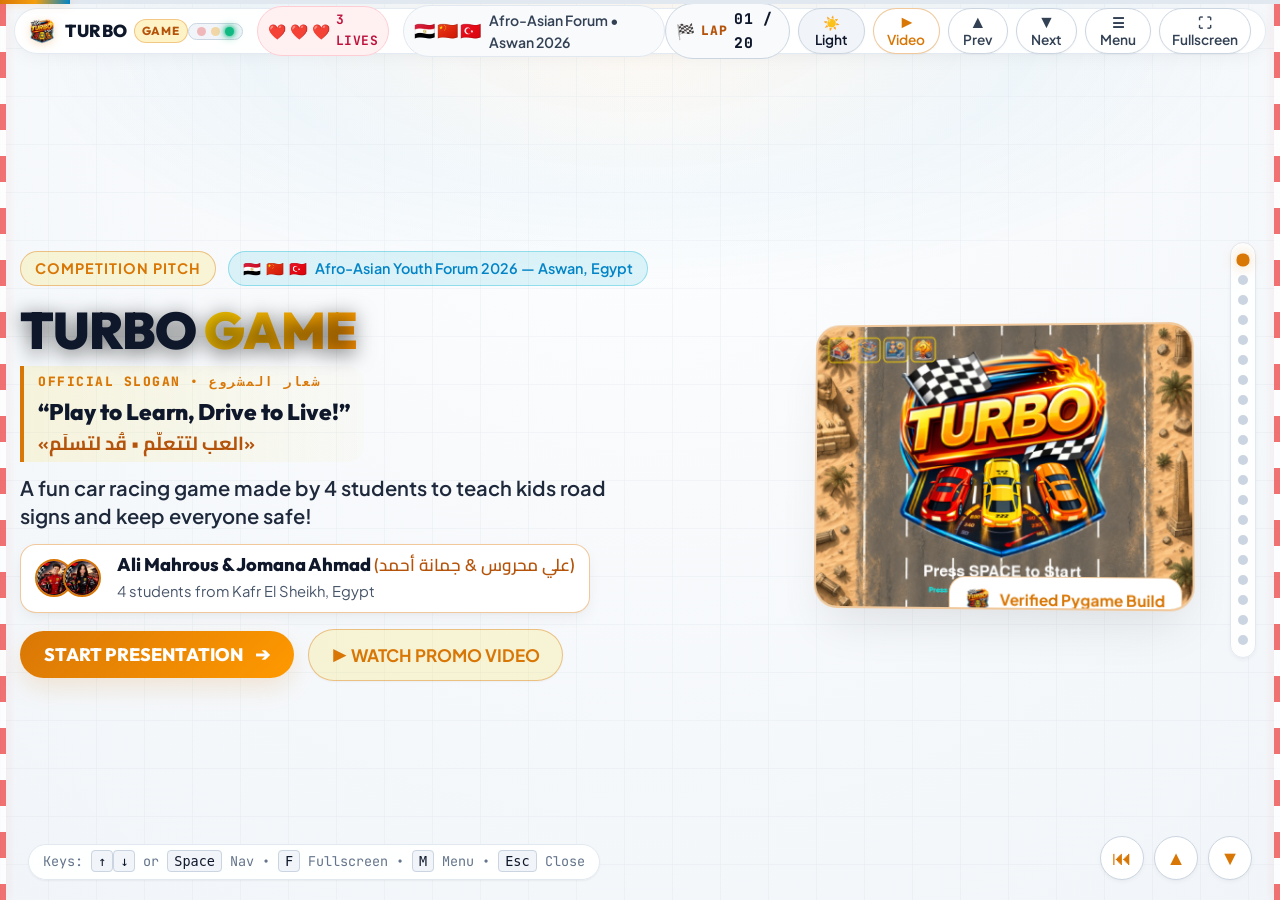
==== commit 9e27ac88: "feat: upgrade presentation to executive light theme, add national flags (Egypt, China, Turkey), larg" ====
--- a/index.html
+++ b/index.html
@@ -1,26 +1,29 @@
 <!DOCTYPE html>
 <html lang="en">
+
 <head>
   <meta charset="UTF-8">
   <meta name="viewport" content="width=device-width, initial-scale=1.0">
   <title>Turbo Game — Interactive Presentation | Afro-Asian Forum 2026</title>
-  <meta name="description" content="Official interactive presentation for Turbo Game at Afro-Asian Forum, Aswan 2026. Presented by Ali Mahrous & Jomana Ahmad.">
+  <meta name="description"
+    content="Official interactive presentation for Turbo Game at Afro-Asian Forum, Aswan 2026. Presented by Ali Mahrous & Jomana Ahmad.">
   <link rel="stylesheet" href="styles.css">
   <link rel="icon" type="image/x-icon" href="assets/logos/game-icon.ico">
 </head>
+
 <body>
 
-  <!-- Ambient Road Background Graphics -->
+  <!-- Ambient Highway Night Atmosphere & Racetrack Curbs (Comfortable for Eyes) -->
   <div class="bg-ambient-layer" aria-hidden="true"></div>
-  <div class="bg-road-dashes-left" aria-hidden="true"></div>
-  <div class="bg-road-dashes-right" aria-hidden="true"></div>
+  <div class="bg-track-curb-left" aria-hidden="true"></div>
+  <div class="bg-track-curb-right" aria-hidden="true"></div>
 
   <!-- Global Progress Bar at Top -->
   <div class="global-progress-track">
     <div class="global-progress-bar" id="globalProgressBar"></div>
   </div>
 
-  <!-- Top Floating Header Bar -->
+  <!-- Top Floating Racing Cockpit HUD Bar -->
   <header class="pres-header">
     <div class="brand-section">
       <img src="assets/logos/logo-game.png" alt="Turbo Game Logo" class="header-logo-img">
@@ -28,18 +31,40 @@
     </div>
 
     <div class="header-center-info">
-      <div class="forum-tag">
-        <span class="forum-tag-dot"></span>
+      <!-- Racing Start Grid Lights (Traffic Safety & Race Theme) -->
+      <div class="racing-start-lights" title="Race Ready Status: 🔴 Red • 🟡 Amber • 🟢 Green">
+        <span class="start-light light-red" id="startLightRed"></span>
+        <span class="start-light light-amber" id="startLightAmber"></span>
+        <span class="start-light light-green active" id="startLightGreen"></span>
+      </div>
+
+      <!-- Turbo Game Player Health HUD (3 Hearts) -->
+      <div class="player-lives-hud" title="Turbo Game Player Health: 3 Hearts">
+        <span class="hud-heart">❤️</span>
+        <span class="hud-heart">❤️</span>
+        <span class="hud-heart">❤️</span>
+        <span class="hud-lives-label">3 LIVES</span>
+      </div>
+
+      <div class="forum-tag" title="Afro-Asian Youth Forum 2026 — Egypt 🇪🇬, China 🇨🇳, Turkey 🇹🇷">
+        <span class="flags-mini-stack">
+          <span class="mini-flag" title="Egypt">🇪🇬</span>
+          <span class="mini-flag" title="China">🇨🇳</span>
+          <span class="mini-flag" title="Turkey">🇹🇷</span>
+        </span>
         <span>Afro-Asian Forum • Aswan 2026</span>
       </div>
-      <div class="header-slogan-pill">
-        <span>“Play to Learn • Drive to Live!”</span>
-      </div>
     </div>
 
     <div class="header-controls">
-      <span class="slide-counter-badge" id="slideCounter">01 / 20</span>
-      <button class="btn-ctrl" onclick="goToSlide(3)" style="color: var(--gold-primary); border-color: var(--border-gold);" title="Watch Promo Video">▶ Video</button>
+      <div class="lap-indicator-badge" title="Race Lap / Current Slide">
+        <span class="lap-flag">🏁</span>
+        <span class="lap-prefix">LAP</span>
+        <span class="slide-counter-badge" id="slideCounter">01 / 20</span>
+      </div>
+      <button class="btn-ctrl theme-toggle-btn" id="themeToggleBtn" title="Toggle Light / Dark Mode">☀️ Light</button>
+      <button class="btn-ctrl" onclick="goToSlide(4)"
+        style="color: var(--gold-primary); border-color: var(--border-gold);" title="Watch Promo Video">▶ Video</button>
       <button class="btn-ctrl" id="prevSlideBtn" title="Previous Slide (Up Arrow)">▲ Prev</button>
       <button class="btn-ctrl" id="nextSlideBtn" title="Next Slide (Down Arrow / Space)">▼ Next</button>
       <button class="btn-ctrl" id="jumpMenuBtn" title="Jump to Slide (M / J)">☰ Menu</button>
@@ -58,11 +83,12 @@
   </div>
 
   <div class="keyboard-hint-pill">
-    <span>Keys: <kbd>↑</kbd><kbd>↓</kbd> or <kbd>Space</kbd> Nav • <kbd>F</kbd> Fullscreen • <kbd>M</kbd> Menu • <kbd>Esc</kbd> Close</span>
+    <span>Keys: <kbd>↑</kbd><kbd>↓</kbd> or <kbd>Space</kbd> Nav • <kbd>F</kbd> Fullscreen • <kbd>M</kbd> Menu •
+      <kbd>Esc</kbd> Close</span>
   </div>
 
   <!-- ========================================================================
-       MAIN PRESENTATION CONTAINER (18 VERTICAL FULL-SCREEN SLIDES)
+       MAIN PRESENTATION CONTAINER (19 VERTICAL FULL-SCREEN SLIDES)
        ======================================================================== -->
   <main class="presentation-container" id="presentationContainer">
 
@@ -75,7 +101,10 @@
           <div class="cover-text-column">
             <div class="cover-badge-row">
               <span class="cover-tag">Competition Pitch</span>
-              <span class="cover-forum-tag">Afro-Asian Youth Forum 2026 — Aswan, Egypt</span>
+              <span class="cover-forum-tag">
+                <span class="flags-inline-trio">🇪🇬 🇨🇳 🇹🇷</span>
+                Afro-Asian Youth Forum 2026 — Aswan, Egypt
+              </span>
             </div>
 
             <h1 class="cover-main-title">
@@ -89,7 +118,7 @@
             </div>
 
             <p class="cover-desc">
-              Our game is called <strong>Turbo</strong>. A teenager we know had an accident because he didn't know road signs. So, we made a fun car game to teach road signs and save lives!
+              A fun car racing game made by 4 students to teach kids road signs and keep everyone safe!
             </p>
 
             <div class="cover-presenters-card">
@@ -98,8 +127,9 @@
                 <img src="assets/team/jomana-ahmad.png" alt="Jomana Ahmad" class="cover-avatar-img">
               </div>
               <div>
-                <div class="cover-presenter-names">Ali Mahrous & Jomana Ahmad <span class="ar-subname">(علي محروس & جمانة أحمد)</span></div>
-                <div class="cover-presenter-sub">Presenters on behalf of the 4-student development team • Kafr El Sheikh, Egypt</div>
+                <div class="cover-presenter-names">Ali Mahrous & Jomana Ahmad <span class="ar-subname">(علي محروس &
+                    جمانة أحمد)</span></div>
+                <div class="cover-presenter-sub">4 students from Kafr El Sheikh, Egypt</div>
               </div>
             </div>
 
@@ -108,18 +138,22 @@
                 <span>START PRESENTATION</span>
                 <span>➔</span>
               </button>
-              <button class="btn-ctrl" onclick="goToSlide(3)" style="padding: 14px 22px; font-size: 0.95rem; background: rgba(255,215,0,0.15); border: 1.5px solid var(--border-gold); color: var(--gold-primary); font-weight: 700;">
+              <button class="btn-ctrl" onclick="goToSlide(4)"
+                style="padding: 14px 22px; font-size: 0.95rem; background: rgba(255,215,0,0.15); border: 1.5px solid var(--border-gold); color: var(--gold-primary); font-weight: 700;">
                 <span>▶ WATCH PROMO VIDEO</span>
               </button>
             </div>
           </div>
 
           <div class="cover-visual-column">
-            <div class="cover-mockup-frame" onclick="openScreenshotLightbox('assets/screenshots/main-menu.png', 'Turbo Game — Main Start Menu')">
-              <img src="assets/screenshots/main-menu.png" alt="Turbo Game Start Menu Screenshot" class="cover-mockup-img">
+            <div class="cover-mockup-frame"
+              onclick="openScreenshotLightbox('assets/screenshots/main-menu.png', 'Turbo Game — Main Start Menu')">
+              <img src="assets/screenshots/main-menu.png" alt="Turbo Game Start Menu Screenshot"
+                class="cover-mockup-img">
               <div class="cover-floating-badge">
                 <img src="assets/logos/logo-game.png" alt="Logo" style="height: 24px;">
-                <span style="font-size: 0.85rem; font-weight: 700; color: var(--gold-primary);">Verified Pygame Build</span>
+                <span style="font-size: 0.85rem; font-weight: 700; color: var(--gold-primary);">Verified Pygame
+                  Build</span>
               </div>
             </div>
           </div>
@@ -128,14 +162,227 @@
     </section>
 
     <!-- --------------------------------------------------------------------
-         SLIDE 2: MEET THE PRESENTERS AND TEAM
+         SLIDE 2: WELCOME HONORED JUDGES (MULTILINGUAL & NATIONAL FLAGS)
+         1. Arabic • 2. English • 3. Chinese • 4. Turkish
          -------------------------------------------------------------------- -->
-    <section class="slide-section" id="slide-2" data-title="The Team">
+    <section class="slide-section" id="slide-2" data-title="Welcome Judges">
+      <div class="slide-inner">
+        <div class="slide-header">
+          <div class="slide-pretitle">Diplomatic Welcome • ترحيب بلجنة التحكيم الموقرة</div>
+          <h2 class="slide-title">Welcome Honored Judges & Forum Guests!</h2>
+          <p class="slide-subtitle">A warm greeting to our esteemed judges from Egypt, China, and Turkey at the
+            Afro-Asian Forum — Aswan 2026.</p>
+        </div>
+
+        <!-- Nations Protocol Bar: 3 Countries + Forum Emblem -->
+        <div class="nations-protocol-bar">
+          <div class="protocol-country-chip chip-egypt">
+            <svg class="flag-svg-icon" viewBox="0 0 900 600" aria-label="Flag of Egypt">
+              <rect width="900" height="200" fill="#ce1126" />
+              <rect y="200" width="900" height="200" fill="#ffffff" />
+              <rect y="400" width="900" height="200" fill="#000000" />
+              <g transform="translate(450,300) scale(0.6)">
+                <path
+                  d="M-40,-50 C-20,-80 20,-80 40,-50 C60,-20 70,30 50,60 C30,80 -30,80 -50,60 C-70,30 -60,-20 -40,-50 Z"
+                  fill="#c09300" />
+                <path d="M-25,-30 L25,-30 L20,35 L0,50 L-20,35 Z" fill="#ffffff" stroke="#c09300" stroke-width="4" />
+              </g>
+            </svg>
+            <span class="chip-name">Egypt (مصر)</span>
+            <span class="chip-badge">Host Nation</span>
+          </div>
+
+          <div class="protocol-country-chip chip-china">
+            <svg class="flag-svg-icon" viewBox="0 0 900 600" aria-label="Flag of China">
+              <rect width="900" height="600" fill="#de2910" />
+              <polygon points="150,55 174,130 252,130 189,176 213,250 150,204 87,250 111,176 48,130 126,130"
+                fill="#ffde00" />
+              <polygon points="300,50 307,72 330,72 311,85 318,107 300,94 282,107 289,85 270,72 293,72" fill="#ffde00"
+                transform="rotate(-30 300 75)" />
+              <polygon points="360,105 367,127 390,127 371,140 378,162 360,149 342,162 349,140 330,127 353,127"
+                fill="#ffde00" transform="rotate(-15 360 130)" />
+              <polygon points="360,195 367,217 390,217 371,230 378,252 360,239 342,252 349,230 330,217 353,217"
+                fill="#ffde00" transform="rotate(15 360 220)" />
+              <polygon points="300,250 307,272 330,272 311,285 318,307 300,294 282,307 289,285 270,272 293,272"
+                fill="#ffde00" transform="rotate(30 300 275)" />
+            </svg>
+            <span class="chip-name">China (الصين)</span>
+            <span class="chip-badge">Honored Judges</span>
+          </div>
+
+          <div class="protocol-country-chip chip-turkey">
+            <svg class="flag-svg-icon" viewBox="0 0 900 600" aria-label="Flag of Turkey">
+              <rect width="900" height="600" fill="#e30a17" />
+              <circle cx="370" cy="300" r="150" fill="#ffffff" />
+              <circle cx="405" cy="300" r="120" fill="#e30a17" />
+              <polygon points="490,240 508,285 555,285 517,312 531,357 490,330 449,357 463,312 425,285 472,285"
+                fill="#ffffff" transform="rotate(18 490 300)" />
+            </svg>
+            <span class="chip-name">Turkey (تركيا)</span>
+            <span class="chip-badge">Honored Judges</span>
+          </div>
+
+          <div class="protocol-forum-emblem">
+            <span>🌍 Afro-Asian Youth Forum • Aswan 2026</span>
+          </div>
+        </div>
+
+        <div class="welcome-judges-grid">
+
+          <!-- 1. ARABIC (عربي • مصر والوطن العربي) -->
+          <div class="welcome-card welcome-card-egypt">
+            <div class="welcome-card-header">
+              <div class="welcome-lang-tag">
+                <svg class="flag-card-svg" viewBox="0 0 900 600" aria-label="Egypt Flag">
+                  <rect width="900" height="200" fill="#ce1126" />
+                  <rect y="200" width="900" height="200" fill="#ffffff" />
+                  <rect y="400" width="900" height="200" fill="#000000" />
+                  <g transform="translate(450,300) scale(0.65)">
+                    <path
+                      d="M-40,-50 C-20,-80 20,-80 40,-50 C60,-20 70,30 50,60 C30,80 -30,80 -50,60 C-70,30 -60,-20 -40,-50 Z"
+                      fill="#c09300" />
+                    <path d="M-25,-30 L25,-30 L20,35 L0,50 L-20,35 Z" fill="#ffffff" stroke="#c09300"
+                      stroke-width="4" />
+                  </g>
+                </svg>
+                <div>
+                  <span class="lang-title-ar">العربية • مصر (الدولة المستضيفة 🇪🇬)</span>
+                  <div class="country-subline">Arab Republic of Egypt • Kafr El Sheikh & Aswan</div>
+                </div>
+              </div>
+              <span class="welcome-order-pill">1. عربي</span>
+            </div>
+            <div class="welcome-quote-ar">
+              «صباح الخير! سعداء جداً بوجودنا معكم اليوم، ونتمنى لكم وقتاً ممتعاً في منتدى الشباب الأفرو-آسيوي — أسوان
+              2026!»
+            </div>
+            <div class="welcome-meta-pill">
+              <span>نرحب بحكّامنا الأعزاء في بلدكم الثاني مصر وعروس النيل أسوان</span>
+            </div>
+          </div>
+
+          <!-- 2. ENGLISH (إنجليزي • Global Language) -->
+          <div class="welcome-card welcome-card-global">
+            <div class="welcome-card-header">
+              <div class="welcome-lang-tag">
+                <svg class="flag-card-svg" viewBox="0 0 900 600" aria-label="Global Forum Flag">
+                  <defs>
+                    <linearGradient id="flagGlobGrad" x1="0%" y1="0%" x2="100%" y2="100%">
+                      <stop offset="0%" stop-color="#0284c7" />
+                      <stop offset="100%" stop-color="#0369a1" />
+                    </linearGradient>
+                  </defs>
+                  <rect width="900" height="600" fill="url(#flagGlobGrad)" />
+                  <circle cx="450" cy="300" r="180" fill="none" stroke="#fbbf24" stroke-width="8" />
+                  <ellipse cx="450" cy="300" rx="90" ry="180" fill="none" stroke="rgba(255,255,255,0.6)"
+                    stroke-width="4" />
+                  <line x1="270" y1="300" x2="630" y2="300" stroke="rgba(255,255,255,0.6)" stroke-width="4" />
+                  <circle cx="450" cy="300" r="30" fill="#fbbf24" />
+                </svg>
+                <div>
+                  <span class="lang-title-en">English • Global Forum (العالمية 🌐)</span>
+                  <div class="country-subline">Official Language of International Communication</div>
+                </div>
+              </div>
+              <span class="welcome-order-pill">2. English</span>
+            </div>
+            <div class="welcome-quote-en">
+              “Good morning! We are truly delighted to be with you today, and we wish you a wonderful and enjoyable time
+              at the Afro-Asian Youth Forum — Aswan 2026!”
+            </div>
+            <div class="welcome-meta-pill">
+              <span>Warm welcome to all international delegates and forum guests</span>
+            </div>
+          </div>
+
+          <!-- 3. CHINESE (صيني • 中国) -->
+          <div class="welcome-card welcome-card-china">
+            <div class="welcome-card-header">
+              <div class="welcome-lang-tag">
+                <svg class="flag-card-svg" viewBox="0 0 900 600" aria-label="China Flag">
+                  <rect width="900" height="600" fill="#de2910" />
+                  <polygon points="150,55 174,130 252,130 189,176 213,250 150,204 87,250 111,176 48,130 126,130"
+                    fill="#ffde00" />
+                  <polygon points="300,50 307,72 330,72 311,85 318,107 300,94 282,107 289,85 270,72 293,72"
+                    fill="#ffde00" transform="rotate(-30 300 75)" />
+                  <polygon points="360,105 367,127 390,127 371,140 378,162 360,149 342,162 349,140 330,127 353,127"
+                    fill="#ffde00" transform="rotate(-15 360 130)" />
+                  <polygon points="360,195 367,217 390,217 371,230 378,252 360,239 342,252 349,230 330,217 353,217"
+                    fill="#ffde00" transform="rotate(15 360 220)" />
+                  <polygon points="300,250 307,272 330,272 311,285 318,307 300,294 282,307 289,285 270,272 293,272"
+                    fill="#ffde00" transform="rotate(30 300 275)" />
+                </svg>
+                <div>
+                  <span class="lang-title-cn">中文 • 中国 (People's Republic of China 🇨🇳)</span>
+                  <div class="country-subline">Honored International Judges Delegation from China</div>
+                </div>
+              </div>
+              <span class="welcome-order-pill">3. صيني (Chinese)</span>
+            </div>
+            <div class="welcome-quote-cn">
+              “早上好！今天非常高兴能与各位评委相聚，祝大家在2026阿斯旺非亚青年论坛度过一段美好愉快的时光！”
+            </div>
+            <div class="welcome-pinyin-box">
+              <span class="pinyin-label">Phonetic (نطق للمُلقين):</span>
+              <span class="pinyin-text">Zǎoshang hǎo! Jīntiān fēicháng gāoxìng néng yǔ gèwèi píngwěi xiāngjù, zhù dàjiā
+                zài 2026 Āsīwàng Fēi-Yà Qīngnián Lùntán dùguò yīduàn měihǎo yúkuài de shíguāng!</span>
+            </div>
+          </div>
+
+          <!-- 4. TURKISH (تركي • Türkiye) -->
+          <div class="welcome-card welcome-card-turkey">
+            <div class="welcome-card-header">
+              <div class="welcome-lang-tag">
+                <svg class="flag-card-svg" viewBox="0 0 900 600" aria-label="Turkey Flag">
+                  <rect width="900" height="600" fill="#e30a17" />
+                  <circle cx="370" cy="300" r="150" fill="#ffffff" />
+                  <circle cx="405" cy="300" r="120" fill="#e30a17" />
+                  <polygon points="490,240 508,285 555,285 517,312 531,357 490,330 449,357 463,312 425,285 472,285"
+                    fill="#ffffff" transform="rotate(18 490 300)" />
+                </svg>
+                <div>
+                  <span class="lang-title-tr">Türkçe • Türkiye (Republic of Türkiye 🇹🇷)</span>
+                  <div class="country-subline">Honored International Judges Delegation from Turkey</div>
+                </div>
+              </div>
+              <span class="welcome-order-pill">4. تركي (Turkish)</span>
+            </div>
+            <div class="welcome-quote-tr">
+              “Günaydın! Bugün sizlerle bir arada olmaktan büyük mutluluk duyuyoruz. 2026 Asvan Afro-Asya Gençlik
+              Forumu'nda harika ve keyifli bir vakit geçirmenizi dileriz!”
+            </div>
+            <div class="welcome-pinyin-box">
+              <span class="pinyin-label">Phonetic (نطق للمُلقين):</span>
+              <span class="pinyin-text">Goon-eye-duhn! Boo-goon siz-ler-le bir a-ra-da ol-mak-tan boo-yook moot-loo-look
+                doo-yoo-yo-rooz...</span>
+            </div>
+          </div>
+
+        </div>
+
+        <div class="welcome-bottom-strip">
+          <div style="display: flex; align-items: center; gap: 14px;">
+            <span class="flags-row-badge">🇪🇬 🇨🇳 🇹🇷</span>
+            <div>
+              <strong style="font-size: 1.02rem; color: var(--text-primary);">Afro-Asian Youth Forum 2026:</strong>
+              <span style="font-size: 0.94rem; color: var(--text-secondary);"> Egypt 🇪🇬 • China 🇨🇳 • Turkey 🇹🇷 —
+                Bridging continents through youth innovation & road safety!</span>
+            </div>
+          </div>
+          <span class="welcome-badge-live">ASWAN 2026</span>
+        </div>
+      </div>
+    </section>
+
+    <!-- --------------------------------------------------------------------
+         SLIDE 3: MEET THE PRESENTERS AND TEAM
+         -------------------------------------------------------------------- -->
+    <section class="slide-section" id="slide-3" data-title="The Team">
       <div class="slide-inner">
         <div class="slide-header">
           <div class="slide-pretitle">Our Team • فريق العمل</div>
-          <h2 class="slide-title">Meet Our Team from Kafr El Sheikh</h2>
-          <p class="slide-subtitle">Four 15-year-old students using Python to teach road safety and save lives.</p>
+          <h2 class="slide-title">Meet Our Team!</h2>
+          <p class="slide-subtitle">Four students from Egypt making a fun game to help kids stay safe.</p>
         </div>
 
         <div class="team-stacked-container">
@@ -144,8 +391,8 @@
           <div class="team-tier-section presenters-tier">
             <div class="team-tier-header">
               <div class="tier-title-group">
-                <span class="tier-tag tier-tag-gold">🎤 Official Presenters Only • وفد التقديم الرسمي</span>
-                <span class="tier-sub">Presenting live to the Judges & Audience at Afro-Asian Forum 2026</span>
+                <span class="tier-tag tier-tag-gold">🎤 Official Presenters • وفد التقديم</span>
+                <span class="tier-sub">Ali & Jomana — Presenting live to the judges</span>
               </div>
             </div>
 
@@ -158,7 +405,7 @@
                 <div class="member-card-info">
                   <div class="member-card-name">Ali Mahrous</div>
                   <div class="member-card-arabic">علي محروس</div>
-                  <span class="member-role-badge role-badge-presenter">🎤 Presenter & Pitch Lead</span>
+                  <span class="member-role-badge role-badge-presenter">🎤 Presenter</span>
                 </div>
               </div>
 
@@ -170,7 +417,7 @@
                 <div class="member-card-info">
                   <div class="member-card-name">Jomana Ahmad</div>
                   <div class="member-card-arabic">جمانة أحمد</div>
-                  <span class="member-role-badge role-badge-presenter">🎤 Presenter & Safety Lead</span>
+                  <span class="member-role-badge role-badge-presenter">🎤 Presenter</span>
                 </div>
               </div>
             </div>
@@ -180,8 +427,8 @@
           <div class="team-tier-section developers-tier">
             <div class="team-tier-header">
               <div class="tier-title-group">
-                <span class="tier-tag tier-tag-blue">💻 Game Developers & Designers • فريق البرمجة والتصميم</span>
-                <span class="tier-sub">In line under presenters • Built the Python code, 6 roads, sounds & shop</span>
+                <span class="tier-tag tier-tag-blue">💻 Game Developers • فريق البرمجة والتصميم</span>
+                <span class="tier-sub">Yousef & Yousef — Built the game code, cars, and road art</span>
               </div>
             </div>
 
@@ -194,7 +441,7 @@
                 <div class="member-card-info">
                   <div class="member-card-name">Yousef Hussein</div>
                   <div class="member-card-arabic">يوسف حسين</div>
-                  <span class="member-role-badge role-badge-developer">💻 Game Code & Physics</span>
+                  <span class="member-role-badge role-badge-developer">💻 Game Coder</span>
                 </div>
               </div>
 
@@ -206,7 +453,7 @@
                 <div class="member-card-info">
                   <div class="member-card-name">Yousef Sheta</div>
                   <div class="member-card-arabic">يوسف شتة</div>
-                  <span class="member-role-badge role-badge-developer">🎨 Game Graphics & Road Art</span>
+                  <span class="member-role-badge role-badge-developer">🎨 Game Artist</span>
                 </div>
               </div>
             </div>
@@ -216,20 +463,16 @@
           <div class="team-footer-strip">
             <div class="team-stats-mini">
               <div class="stat-box-mini">
-                <span class="stat-num">15</span>
-                <span class="stat-lbl">Our Age (سنة)</span>
-              </div>
-              <div class="stat-box-mini">
                 <span class="stat-num">4</span>
                 <span class="stat-lbl">Students (طلاب)</span>
               </div>
               <div class="stat-box-mini">
                 <span class="stat-num">100%</span>
-                <span class="stat-lbl">Student Code (برمجة)</span>
+                <span class="stat-lbl">Student Made (برمجة)</span>
               </div>
             </div>
             <div class="team-quote-compact">
-              “A teenager we know had an accident over a road sign. We built Turbo so no more kids get hurt on our streets.”
+              “We built Turbo so no kid ever gets hurt on the road!”
             </div>
           </div>
 
@@ -238,14 +481,14 @@
     </section>
 
     <!-- --------------------------------------------------------------------
-         SLIDE 3: THE PROBLEM & ORIGIN STORY
+         SLIDE 4: THE PROBLEM & ORIGIN STORY
          -------------------------------------------------------------------- -->
-    <section class="slide-section" id="slide-3" data-title="Problem & Story">
+    <section class="slide-section" id="slide-4" data-title="Problem & Story">
       <div class="slide-inner">
         <div class="slide-header">
-          <div class="slide-pretitle">Origin & Mission • قصة البداية والمشكلة</div>
-          <h2 class="slide-title">Why We Built Turbo: From an Accident to a Solution</h2>
-          <p class="slide-subtitle">A real accident in our city inspired our 4-student team to take action and save lives.</p>
+          <div class="slide-pretitle">Origin • قصة البداية</div>
+          <h2 class="slide-title">Why We Made Turbo</h2>
+          <p class="slide-subtitle">A friend had an accident because of a road sign. We wanted to help!</p>
         </div>
 
         <div class="origin-layout">
@@ -254,43 +497,42 @@
               <span>📍 Stadium Street, Kafr El Sheikh, Egypt • شارع الاستاد، كفر الشيخ</span>
             </div>
 
-            <p style="font-size: 1.15rem; color: var(--text-primary); line-height: 1.7;">
-              A teenager we know had a car accident because he didn't know the road sign. We felt heartbroken, but we didn't just feel sad—we decided to use our coding skills to solve the problem!
+            <p style="font-size: 1.25rem; color: #0f172afff; font-weight: 700; line-height: 1.6;">
+              A friend got hurt in a car crash because he didn't know what the road sign meant. We decided to build a
+              fun car game so kids learn road signs before they get hurt!
             </p>
 
             <div class="origin-quote-block">
               <div class="origin-quote-text">
-                “Driving books are boring and kids don't read them. Video games make learning fast, active, and fun!”
-              </div>
-            </div>
-
-            <p style="font-size: 1.05rem; color: var(--text-secondary); line-height: 1.6;">
-              Driving lessons start at age 18, but teenagers cross busy roads, ride bikes, and walk near fast cars every single day. They need road knowledge right now!
-            </p>
+                “Rule books are boring. Games are fun and easy to learn!”
+              </div>
+            </div>
           </div>
 
           <div class="origin-triad-flow">
             <div class="triad-step">
               <div class="triad-num">1</div>
               <div>
-                <h4 style="color: #fff; font-size: 1.15rem;">Age 18 Is Too Late</h4>
-                <p style="color: var(--text-secondary); font-size: 0.95rem;">Driving schools wait until age 18. But kids cross dangerous streets every day.</p>
+                <h4 style="color: #0f172a; font-size: 1.15rem;">Signs Save Lives</h4>
+                <p style="color: var(--text-secondary); font-size: 0.98rem;">Kids cross dangerous streets every single
+                  day.</p>
               </div>
             </div>
 
             <div class="triad-step">
               <div class="triad-num">2</div>
               <div>
-                <h4 style="color: #fff; font-size: 1.15rem;">Books Are Boring</h4>
-                <p style="color: var(--text-secondary); font-size: 0.95rem;">Kids don't read 100-page booklets. Games turn road rules into fast muscle memory!</p>
+                <h4 style="color: #0f172a; font-size: 1.15rem;">Books Are Boring</h4>
+                <p style="color: var(--text-secondary); font-size: 0.98rem;">Nobody wants to read 100 pages of text!</p>
               </div>
             </div>
 
             <div class="triad-step">
               <div class="triad-num">3</div>
               <div>
-                <h4 style="color: #fff; font-size: 1.15rem;">Our Free Solution: Turbo</h4>
-                <p style="color: var(--text-secondary); font-size: 0.95rem;">A 100% free car game that runs smoothly on any simple school computer or laptop.</p>
+                <h4 style="color: #0f172a; font-size: 1.15rem;">Turbo Is Fun!</h4>
+                <p style="color: var(--text-secondary); font-size: 0.98rem;">Play a cool car game and learn rules while
+                  racing.</p>
               </div>
             </div>
           </div>
@@ -299,14 +541,14 @@
     </section>
 
     <!-- --------------------------------------------------------------------
-         SLIDE 4: OFFICIAL PROMO VIDEO
+         SLIDE 5: OFFICIAL PROMO VIDEO
          -------------------------------------------------------------------- -->
-    <section class="slide-section" id="slide-4" data-title="Promo Video">
+    <section class="slide-section" id="slide-5" data-title="Promo Video">
       <div class="slide-inner">
         <div class="slide-header">
-          <div class="slide-pretitle">Official Video • الفيديو الترويجي الرسمي للمشروع</div>
+          <div class="slide-pretitle">Watch Video • فيديو المشروع</div>
           <h2 class="slide-title">Watch Turbo in Action!</h2>
-          <p class="slide-subtitle">See how our car game turns real road signs into a fun, life-saving game for kids!</p>
+          <p class="slide-subtitle">See how our car game makes learning road safety super fun!</p>
         </div>
 
         <div class="promo-video-layout">
@@ -321,48 +563,51 @@
           <!-- Video Details & Highlights Column -->
           <div class="video-sidebar-card">
             <div class="video-card-header">
-              <span class="video-tag-pill">ROAD SAFETY CAMPAIGN</span>
+              <span class="video-tag-pill">ROAD SAFETY</span>
               <span class="page-code-tag">HD Video • MP4</span>
             </div>
 
-            <h3 style="font-family: var(--font-display); font-size: 1.25rem; color: #fff; margin-bottom: 4px;">
+            <h3 style="font-family: var(--font-display); font-size: 1.25rem; color: #0f172a; margin-bottom: 4px;">
               “Play to Learn, Drive to Live!”
             </h3>
-            <p style="font-size: 0.92rem; color: var(--text-secondary); line-height: 1.45; margin-bottom: 10px;">
-              Made by our 4-student team to keep kids and teenagers safe on busy streets.
+            <p
+              style="font-size: 1.0rem; color: var(--text-secondary); line-height: 1.45; margin-bottom: 12px; font-weight: 500;">
+              Watch our 4-student team project in action:
             </p>
 
             <div class="topics-list">
               <div class="topic-item">
                 <span class="topic-icon">🚦</span>
                 <div class="topic-content">
-                  <div class="topic-title">Real Street Dangers</div>
-                  <div class="topic-desc">Shows the risks kids face every day walking or biking across city roads.</div>
+                  <div class="topic-title">Real Streets</div>
+                  <div class="topic-desc">Dodge traffic cars and drive carefully.</div>
                 </div>
               </div>
 
               <div class="topic-item">
                 <span class="topic-icon">🛑</span>
                 <div class="topic-content">
-                  <div class="topic-title">Important Road Signs</div>
-                  <div class="topic-desc">Teaches STOP, School Zone, Speed Hump, and Slippery Road rules.</div>
+                  <div class="topic-title">Road Signs</div>
+                  <div class="topic-desc">Learn STOP, School Zone, and slow down.</div>
                 </div>
               </div>
 
               <div class="topic-item">
                 <span class="topic-icon">🎮</span>
                 <div class="topic-content">
-                  <div class="topic-title">Fast Learning Through Play</div>
-                  <div class="topic-desc">Proves why fast reflexes in a game beat reading 100 pages of boring rules.</div>
+                  <div class="topic-title">Learn by Playing</div>
+                  <div class="topic-desc">Fast reflexes and exciting racing!</div>
                 </div>
               </div>
             </div>
 
             <div style="margin-top: 8px; display: flex; gap: 10px;">
-              <button class="btn-ctrl" onclick="togglePlayPromoVideo()" style="flex: 1; padding: 10px 14px; justify-content: center; background: rgba(255,215,0,0.15); border-color: var(--gold-primary); color: var(--gold-primary); font-weight: 700;">
+              <button class="btn-ctrl" onclick="togglePlayPromoVideo()"
+                style="flex: 1; padding: 10px 14px; justify-content: center; background: rgba(255,215,0,0.15); border-color: var(--gold-primary); color: var(--gold-primary); font-weight: 700;">
                 <span id="videoPlayBtnText">▶ PLAY / PAUSE</span>
               </button>
-              <button class="btn-ctrl" onclick="toggleFullscreenPromoVideo()" style="padding: 10px 14px; justify-content: center;">
+              <button class="btn-ctrl" onclick="toggleFullscreenPromoVideo()"
+                style="padding: 10px 14px; justify-content: center;">
                 <span>⛶ FULLSCREEN</span>
               </button>
             </div>
@@ -372,107 +617,110 @@
     </section>
 
     <!-- --------------------------------------------------------------------
-         SLIDE 5: THE 7 GAME PAGES OVERVIEW
+         SLIDE 6: THE 7 GAME PAGES OVERVIEW
          -------------------------------------------------------------------- -->
-    <section class="slide-section" id="slide-5" data-title="7 Pages Overview">
+    <section class="slide-section" id="slide-6" data-title="7 Pages Overview">
       <div class="slide-inner">
         <div class="slide-header">
-          <div class="slide-pretitle">Game Structure • صفحات وشاشات اللعبة</div>
-          <h2 class="slide-title">The 7 Screens of Turbo Game</h2>
-          <p class="slide-subtitle">We coded all 7 screens ourselves using Python and Pygame. Click any screen to see it!</p>
+          <div class="slide-pretitle">7 Screens • شاشات اللعبة</div>
+          <h2 class="slide-title">The 7 Screens of Turbo</h2>
+          <p class="slide-subtitle">Explore all 7 screens we built for the game!</p>
         </div>
 
         <div class="game-pages-overview-grid">
-          <div class="page-overview-card" onclick="goToSlide(5)">
+          <div class="page-overview-card" onclick="goToSlide(6)">
             <div class="page-overview-thumb">
               <img src="assets/screenshots/main-menu.png" alt="Start Menu">
             </div>
             <div class="page-code-tag">start_page.py</div>
             <div class="page-overview-title">1. Start Screen</div>
-            <div class="page-overview-desc">Big Turbo logo, hit Space to race, check high score, or visit Shop and Quiz.</div>
-          </div>
-
-          <div class="page-overview-card" onclick="goToSlide(6)">
+            <div class="page-overview-desc">Press SPACE to start racing, see scores, and open the shop.</div>
+          </div>
+
+          <div class="page-overview-card" onclick="goToSlide(7)">
             <div class="page-overview-thumb">
               <img src="assets/screenshots/gameplay.png" alt="Play Screen">
             </div>
             <div class="page-code-tag">play_page.py</div>
             <div class="page-overview-title">2. Play Screen</div>
-            <div class="page-overview-desc">Drive on 6 lanes, dodge traffic cars, grab coins, and protect your 3 hearts.</div>
-          </div>
-
-          <div class="page-overview-card" onclick="goToSlide(7)">
+            <div class="page-overview-desc">Drive fast, dodge cars on 6 lanes, and grab shiny coins.</div>
+          </div>
+
+          <div class="page-overview-card" onclick="goToSlide(8)">
             <div class="page-overview-thumb">
               <img src="assets/screenshots/traffic-quiz.png" alt="Traffic Quiz">
             </div>
             <div class="page-code-tag">questions_page.py</div>
             <div class="page-overview-title">3. Traffic Quiz</div>
-            <div class="page-overview-desc">20 real road signs, 4 easy choices, and win gold coins for right answers.</div>
-          </div>
-
-          <div class="page-overview-card" onclick="goToSlide(8)">
+            <div class="page-overview-desc">Answer 20 road sign questions and win gold coins.</div>
+          </div>
+
+          <div class="page-overview-card" onclick="goToSlide(9)">
             <div class="page-overview-thumb">
               <img src="assets/screenshots/car-shop.png" alt="Car Store">
             </div>
             <div class="page-code-tag">store.py</div>
             <div class="page-overview-title">4. Car Store</div>
-            <div class="page-overview-desc">9 awesome cars to unlock with coins—including Ferrari and Formula 1!</div>
-          </div>
-
-          <div class="page-overview-card" onclick="goToSlide(9)">
+            <div class="page-overview-desc">Unlock 9 awesome cars with the coins you earned.</div>
+          </div>
+
+          <div class="page-overview-card" onclick="goToSlide(10)">
             <div class="page-overview-thumb">
               <img src="assets/screenshots/game-over.png" alt="Game Over">
             </div>
             <div class="page-code-tag">game_over_page.py</div>
             <div class="page-overview-title">5. Game Over</div>
-            <div class="page-overview-desc">When you crash, you see a real road sign and learn its safety rule!</div>
-          </div>
-
-          <div class="page-overview-card" onclick="goToSlide(10)">
+            <div class="page-overview-desc">Learn a road sign rule every time you crash.</div>
+          </div>
+
+          <div class="page-overview-card" onclick="goToSlide(11)">
             <div class="page-overview-thumb">
               <img src="assets/screenshots/pause-screen.png" alt="Pause Screen">
             </div>
             <div class="page-code-tag">pause_page.py</div>
             <div class="page-overview-title">6. Pause & Sound</div>
-            <div class="page-overview-desc">Freeze the game anytime or press M to turn sounds on and off.</div>
-          </div>
-
-          <div class="page-overview-card" onclick="goToSlide(11)">
+            <div class="page-overview-desc">Take a break anytime or turn music on and off.</div>
+          </div>
+
+          <div class="page-overview-card" onclick="goToSlide(12)">
             <div class="page-overview-thumb">
               <img src="assets/screenshots/makers-screen.png" alt="Makers Screen">
             </div>
             <div class="page-code-tag">makers_page.py</div>
             <div class="page-overview-title">7. Game Makers</div>
-            <div class="page-overview-desc">Meet our 4 student developers from Kafr El Sheikh, Egypt.</div>
-          </div>
-
-          <div class="page-overview-card" style="border-color: var(--cyan-accent); background: rgba(6,182,212,0.08);" onclick="goToSlide(16)">
-            <div class="page-overview-thumb" style="display: flex; align-items: center; justify-content: center; background: rgba(6,182,212,0.15);">
+            <div class="page-overview-desc">Meet the 4 students who made this game.</div>
+          </div>
+
+          <div class="page-overview-card" style="border-color: var(--cyan-accent); background: rgba(6,182,212,0.08);"
+            onclick="goToSlide(19)">
+            <div class="page-overview-thumb"
+              style="display: flex; align-items: center; justify-content: center; background: rgba(6,182,212,0.15);">
               <span style="font-size: 2.2rem;">📦</span>
             </div>
-            <div class="page-code-tag" style="color: var(--gold-primary); border-color: var(--gold-primary);">Turpo.exe</div>
-            <div class="page-overview-title">Windows EXE</div>
-            <div class="page-overview-desc">One 60 MB file that runs on any school PC with a double-click—no internet needed!</div>
-          </div>
-        </div>
+            <div class="page-code-tag" style="color: var(--gold-primary); border-color: var(--gold-primary);">Turpo.exe
+            </div>
+            <div class="page-overview-title">Offline Game</div>
+            <div class="page-overview-desc">One 60 MB file that runs on any school PC without internet!</div>
+          </div>
         </div>
       </div>
     </section>
 
     <!-- --------------------------------------------------------------------
-         SLIDE 6: PAGE 1 — START SCREEN & MAIN MENU
+         SLIDE 7: PAGE 1 — START SCREEN & MAIN MENU
          -------------------------------------------------------------------- -->
-    <section class="slide-section" id="slide-6" data-title="Page 1: Start Menu">
+    <section class="slide-section" id="slide-7" data-title="Page 1: Start Menu">
       <div class="slide-inner">
         <div class="slide-header">
-          <div class="slide-pretitle">Page 1 / 7 • شاشة البداية الرئيسية</div>
-          <h2 class="slide-title">Page 1: Start Screen & Launch Menu</h2>
-          <p class="slide-subtitle">The main screen where players start racing, check scores, or open the shop and quiz.</p>
+          <div class="slide-pretitle">Screen 1 / 7 • شاشة البداية</div>
+          <h2 class="slide-title">Page 1: Start Screen</h2>
+          <p class="slide-subtitle">Press SPACE to start racing right away!</p>
         </div>
 
         <div class="page-detail-layout">
           <div class="page-preview-column">
-            <div class="page-mockup-frame" onclick="openScreenshotLightbox('assets/screenshots/main-menu.png', 'Start Screen & Main Menu Interface')">
+            <div class="page-mockup-frame"
+              onclick="openScreenshotLightbox('assets/screenshots/main-menu.png', 'Start Screen & Main Menu Interface')">
               <img src="assets/screenshots/main-menu.png" alt="Start Screen Menu" class="page-mockup-img">
               <div class="page-mockup-badge">
                 <span>⚡ start_page.py • 60 FPS</span>
@@ -485,16 +733,17 @@
 
           <div class="page-topics-card">
             <div class="page-header-row">
-              <h3 style="font-family: var(--font-display); font-size: 1.35rem; color: #fff;">Topics Covered on Page 1:</h3>
-              <span class="page-code-tag">Module: start_page.py</span>
+              <h3 style="font-family: var(--font-display); font-size: 1.35rem; color: #0f172a;">Topics Covered on Page 1:
+              </h3>
+              <span class="page-code-tag">start_page.py</span>
             </div>
 
             <div class="topics-list">
               <div class="topic-item">
                 <span class="topic-icon">🏎️</span>
                 <div class="topic-content">
-                  <div class="topic-title">Animated Turbo Logo</div>
-                  <div class="topic-desc">A bright, welcoming Turbo logo made by our student team.</div>
+                  <div class="topic-title">Cool Turbo Logo</div>
+                  <div class="topic-desc">Bright and exciting start screen.</div>
                 </div>
               </div>
 
@@ -502,23 +751,23 @@
                 <span class="topic-icon">🚀</span>
                 <div class="topic-content">
                   <div class="topic-title">Press SPACE to Race</div>
-                  <div class="topic-desc">Just hit the Spacebar to start racing immediately!</div>
+                  <div class="topic-desc">One button to start racing immediately!</div>
                 </div>
               </div>
 
               <div class="topic-item">
                 <span class="topic-icon">🔘</span>
                 <div class="topic-content">
-                  <div class="topic-title">3 Quick Menu Buttons</div>
-                  <div class="topic-desc">Easy buttons to visit Home, the Car Shop, or the Traffic Quiz.</div>
+                  <div class="topic-title">Quick Menu</div>
+                  <div class="topic-desc">Visit the Car Store or the Traffic Quiz.</div>
                 </div>
               </div>
 
               <div class="topic-item">
                 <span class="topic-icon">🏆</span>
                 <div class="topic-content">
-                  <div class="topic-title">Best Score & Slogan</div>
-                  <div class="topic-desc">Displays all-time high score and our motto: “Play to Learn • Drive to Live!”.</div>
+                  <div class="topic-title">Best Score</div>
+                  <div class="topic-desc">Shows your highest record to beat.</div>
                 </div>
               </div>
             </div>
@@ -528,19 +777,20 @@
     </section>
 
     <!-- --------------------------------------------------------------------
-         SLIDE 7: PAGE 2 — PLAY SCREEN & RACE ACTION
+         SLIDE 8: PAGE 2 — PLAY SCREEN & RACE ACTION
          -------------------------------------------------------------------- -->
-    <section class="slide-section" id="slide-7" data-title="Page 2: Play Screen">
+    <section class="slide-section" id="slide-8" data-title="Page 2: Play Screen">
       <div class="slide-inner">
         <div class="slide-header">
-          <div class="slide-pretitle">Page 2 / 7 • شاشة السباق واللعب</div>
-          <h2 class="slide-title">Page 2: Play Screen & Live Race</h2>
-          <p class="slide-subtitle">Fast car racing, traffic dodging, and gold coin collecting.</p>
+          <div class="slide-pretitle">Screen 2 / 7 • شاشة اللعب</div>
+          <h2 class="slide-title">Page 2: Play Screen</h2>
+          <p class="slide-subtitle">Steer your car, dodge other cars, and collect coins!</p>
         </div>
 
         <div class="page-detail-layout">
           <div class="page-preview-column">
-            <div class="page-mockup-frame" onclick="openScreenshotLightbox('assets/screenshots/gameplay.png', 'Play Screen: Active Race and Live HUD')">
+            <div class="page-mockup-frame"
+              onclick="openScreenshotLightbox('assets/screenshots/gameplay.png', 'Play Screen: Active Race and Live HUD')">
               <img src="assets/screenshots/gameplay.png" alt="Play Screen" class="page-mockup-img">
               <div class="page-mockup-badge">
                 <span>🎮 play_page.py • 6 Lanes Active</span>
@@ -553,40 +803,41 @@
 
           <div class="page-topics-card">
             <div class="page-header-row">
-              <h3 style="font-family: var(--font-display); font-size: 1.35rem; color: #fff;">Topics Covered on Page 2:</h3>
-              <span class="page-code-tag">Modules: play_page.py + Game.py</span>
+              <h3 style="font-family: var(--font-display); font-size: 1.35rem; color: #0f172a;">Topics Covered on Page 2:
+              </h3>
+              <span class="page-code-tag">play_page.py</span>
             </div>
 
             <div class="topics-list">
               <div class="topic-item">
                 <span class="topic-icon">🏎️</span>
                 <div class="topic-content">
-                  <div class="topic-title">Easy Steering (← / → or A / D)</div>
-                  <div class="topic-desc">Smooth car steering across 6 lanes to dodge oncoming traffic.</div>
+                  <div class="topic-title">Easy Steering</div>
+                  <div class="topic-desc">Use Arrow Keys or A / D to switch lanes.</div>
                 </div>
               </div>
 
               <div class="topic-item">
                 <span class="topic-icon">📊</span>
                 <div class="topic-content">
-                  <div class="topic-title">Live Game Screen</div>
-                  <div class="topic-desc">Shows your score, car speed, 3 health hearts, and collected coins.</div>
+                  <div class="topic-title">Game Screen</div>
+                  <div class="topic-desc">Shows your speed, score, and 3 hearts.</div>
                 </div>
               </div>
 
               <div class="topic-item">
                 <span class="topic-icon">🚗</span>
                 <div class="topic-content">
-                  <div class="topic-title">Opposing Traffic Cars</div>
-                  <div class="topic-desc">Random cars come down the highway at different speeds. Dodge them!</div>
+                  <div class="topic-title">Traffic Cars</div>
+                  <div class="topic-desc">Dodge oncoming cars on 6 wide lanes.</div>
                 </div>
               </div>
 
               <div class="topic-item">
                 <span class="topic-icon">💥</span>
                 <div class="topic-content">
-                  <div class="topic-title">1-Second Safe Mode</div>
-                  <div class="topic-desc">When you hit a car, you lose 1 heart and flash for 1 second to escape safely.</div>
+                  <div class="topic-title">Flashing Shield</div>
+                  <div class="topic-desc">After a crash, flash for 1 second to get away.</div>
                 </div>
               </div>
             </div>
@@ -596,19 +847,20 @@
     </section>
 
     <!-- --------------------------------------------------------------------
-         SLIDE 8: PAGE 3 — TRAFFIC SIGNS QUIZ SCREEN
+         SLIDE 9: PAGE 3 — TRAFFIC SIGNS QUIZ SCREEN
          -------------------------------------------------------------------- -->
-    <section class="slide-section" id="slide-8" data-title="Page 3: Traffic Quiz">
+    <section class="slide-section" id="slide-9" data-title="Page 3: Traffic Quiz">
       <div class="slide-inner">
         <div class="slide-header">
-          <div class="slide-pretitle">Page 3 / 7 • شاشة اختبار إشارات المرور</div>
+          <div class="slide-pretitle">Screen 3 / 7 • اختبار الإشارات</div>
           <h2 class="slide-title">Page 3: Traffic Signs Quiz</h2>
-          <p class="slide-subtitle">A fun quiz with 20 real road signs to test what kids learned.</p>
+          <p class="slide-subtitle">Guess the sign, learn the rule, and win gold coins!</p>
         </div>
 
         <div class="page-detail-layout">
           <div class="page-preview-column">
-            <div class="page-mockup-frame" onclick="openScreenshotLightbox('assets/screenshots/traffic-quiz.png', 'Traffic Signs Quiz Screen')">
+            <div class="page-mockup-frame"
+              onclick="openScreenshotLightbox('assets/screenshots/traffic-quiz.png', 'Traffic Signs Quiz Screen')">
               <img src="assets/screenshots/traffic-quiz.png" alt="Traffic Quiz Screen" class="page-mockup-img">
               <div class="page-mockup-badge">
                 <span>🛑 questions_page.py • 20 Real Signs</span>
@@ -621,24 +873,25 @@
 
           <div class="page-topics-card">
             <div class="page-header-row">
-              <h3 style="font-family: var(--font-display); font-size: 1.35rem; color: #fff;">Topics Covered on Page 3:</h3>
-              <span class="page-code-tag">Module: questions_page.py</span>
+              <h3 style="font-family: var(--font-display); font-size: 1.35rem; color: #0f172a;">Topics Covered on Page 3:
+              </h3>
+              <span class="page-code-tag">questions_page.py</span>
             </div>
 
             <div class="topics-list">
               <div class="topic-item">
                 <span class="topic-icon">🛑</span>
                 <div class="topic-content">
-                  <div class="topic-title">20 Real Road Signs</div>
-                  <div class="topic-desc">Official signs kids see on streets every day (Warning, Stop, School Zone).</div>
+                  <div class="topic-title">20 Road Signs</div>
+                  <div class="topic-desc">Real signs you see on the street every day.</div>
                 </div>
               </div>
 
               <div class="topic-item">
                 <span class="topic-icon">🔠</span>
                 <div class="topic-content">
-                  <div class="topic-title">4 Multiple-Choice Buttons</div>
-                  <div class="topic-desc">Click the right answer easily with your mouse or keyboard.</div>
+                  <div class="topic-title">4 Easy Choices</div>
+                  <div class="topic-desc">Click the correct answer with your mouse.</div>
                 </div>
               </div>
 
@@ -646,15 +899,15 @@
                 <span class="topic-icon">✅</span>
                 <div class="topic-content">
                   <div class="topic-title">Instant Learning</div>
-                  <div class="topic-desc">Turns green for right answers, or shows the correct safety rule if wrong.</div>
+                  <div class="topic-desc">Turns green for correct, or explains the rule.</div>
                 </div>
               </div>
 
               <div class="topic-item">
                 <span class="topic-icon">💰</span>
                 <div class="topic-content">
-                  <div class="topic-title">Gold Coin Rewards</div>
-                  <div class="topic-desc">Earn +1 gold coin for every right answer to buy cool cars!</div>
+                  <div class="topic-title">Win Gold Coins</div>
+                  <div class="topic-desc">Earn +1 gold coin for each right answer!</div>
                 </div>
               </div>
             </div>
@@ -664,19 +917,20 @@
     </section>
 
     <!-- --------------------------------------------------------------------
-         SLIDE 9: PAGE 4 — CAR STORE & GARAGE
+         SLIDE 10: PAGE 4 — CAR STORE & GARAGE
          -------------------------------------------------------------------- -->
-    <section class="slide-section" id="slide-9" data-title="Page 4: Car Store">
+    <section class="slide-section" id="slide-10" data-title="Page 4: Car Store">
       <div class="slide-inner">
         <div class="slide-header">
-          <div class="slide-pretitle">Page 4 / 7 • متجر وكراج السيارات</div>
-          <h2 class="slide-title">Page 4: Car Store & Garage</h2>
-          <p class="slide-subtitle">Spend coins earned from racing or quizzes to unlock new cars!</p>
+          <div class="slide-pretitle">Screen 4 / 7 • متجر السيارات</div>
+          <h2 class="slide-title">Page 4: Car Store</h2>
+          <p class="slide-subtitle">Use your coins to unlock 9 awesome cars!</p>
         </div>
 
         <div class="page-detail-layout">
           <div class="page-preview-column">
-            <div class="page-mockup-frame" onclick="openScreenshotLightbox('assets/screenshots/car-shop.png', 'Car Store & Garage Interface')">
+            <div class="page-mockup-frame"
+              onclick="openScreenshotLightbox('assets/screenshots/car-shop.png', 'Car Store & Garage Interface')">
               <img src="assets/screenshots/car-shop.png" alt="Car Store Screen" class="page-mockup-img">
               <div class="page-mockup-badge">
                 <span>🚗 store.py • 9 Unlockable Cars</span>
@@ -689,40 +943,41 @@
 
           <div class="page-topics-card">
             <div class="page-header-row">
-              <h3 style="font-family: var(--font-display); font-size: 1.35rem; color: #fff;">Topics Covered on Page 4:</h3>
-              <span class="page-code-tag">Module: store.py</span>
+              <h3 style="font-family: var(--font-display); font-size: 1.35rem; color: #0f172a;">Topics Covered on Page 4:
+              </h3>
+              <span class="page-code-tag">store.py</span>
             </div>
 
             <div class="topics-list">
               <div class="topic-item">
                 <span class="topic-icon">🚘</span>
                 <div class="topic-content">
-                  <div class="topic-title">9 Awesome Cars</div>
-                  <div class="topic-desc">Red Racer, Beach Buggy, Super Ferrari, Formula 1, Truck, and the Golden Car!</div>
+                  <div class="topic-title">9 Fun Cars</div>
+                  <div class="topic-desc">Ferrari, Formula 1, Buggy, and Golden Car!</div>
                 </div>
               </div>
 
               <div class="topic-item">
                 <span class="topic-icon">🪙</span>
                 <div class="topic-content">
-                  <div class="topic-title">100% Free - No Real Money</div>
-                  <div class="topic-desc">Cars cost 0 to 50 game coins. Completely safe and free for all kids.</div>
+                  <div class="topic-title">100% Free</div>
+                  <div class="topic-desc">No real money! Earn coins by playing.</div>
                 </div>
               </div>
 
               <div class="topic-item">
                 <span class="topic-icon">👆</span>
                 <div class="topic-content">
-                  <div class="topic-title">Click to Drive</div>
-                  <div class="topic-desc">Click any car you own to choose it for your next race.</div>
+                  <div class="topic-title">Pick Your Car</div>
+                  <div class="topic-desc">Click any car you own to race with it.</div>
                 </div>
               </div>
 
               <div class="topic-item">
                 <span class="topic-icon">💾</span>
                 <div class="topic-content">
-                  <div class="topic-title">Progress Saved</div>
-                  <div class="topic-desc">Your coins and unlocked cars stay saved when you play again.</div>
+                  <div class="topic-title">Saved Progress</div>
+                  <div class="topic-desc">Your unlocked cars stay saved forever.</div>
                 </div>
               </div>
             </div>
@@ -732,19 +987,20 @@
     </section>
 
     <!-- --------------------------------------------------------------------
-         SLIDE 10: PAGE 5 — GAME OVER & ROAD SAFETY MOMENT
+         SLIDE 11: PAGE 5 — GAME OVER & ROAD SAFETY MOMENT
          -------------------------------------------------------------------- -->
-    <section class="slide-section" id="slide-10" data-title="Page 5: Game Over">
+    <section class="slide-section" id="slide-11" data-title="Page 5: Game Over">
       <div class="slide-inner">
         <div class="slide-header">
-          <div class="slide-pretitle">Page 5 / 7 • شاشة نهاية اللعبة والتعليم</div>
-          <h2 class="slide-title">Page 5: Game Over & Road Safety Lesson</h2>
-          <p class="slide-subtitle">Turning a game crash into a life-saving lesson.</p>
+          <div class="slide-pretitle">Screen 5 / 7 • نهاية اللعبة</div>
+          <h2 class="slide-title">Page 5: Game Over</h2>
+          <p class="slide-subtitle">When you crash, you learn a road sign to stay safe!</p>
         </div>
 
         <div class="page-detail-layout">
           <div class="page-preview-column">
-            <div class="page-mockup-frame" onclick="openScreenshotLightbox('assets/screenshots/game-over.png', 'Game Over Screen with Road Safety Sign Lesson')">
+            <div class="page-mockup-frame"
+              onclick="openScreenshotLightbox('assets/screenshots/game-over.png', 'Game Over Screen with Road Safety Sign Lesson')">
               <img src="assets/screenshots/game-over.png" alt="Game Over Screen" class="page-mockup-img">
               <div class="page-mockup-badge">
                 <span>🎓 game_over_page.py • Safety Flash</span>
@@ -757,40 +1013,41 @@
 
           <div class="page-topics-card">
             <div class="page-header-row">
-              <h3 style="font-family: var(--font-display); font-size: 1.35rem; color: #fff;">Topics Covered on Page 5:</h3>
-              <span class="page-code-tag">Module: game_over_page.py</span>
+              <h3 style="font-family: var(--font-display); font-size: 1.35rem; color: #0f172a;">Topics Covered on Page 5:
+              </h3>
+              <span class="page-code-tag">game_over_page.py</span>
             </div>
 
             <div class="topics-list">
               <div class="topic-item">
                 <span class="topic-icon">🎓</span>
                 <div class="topic-content">
-                  <div class="topic-title">The Educational Moment</div>
-                  <div class="topic-desc">When players crash, they pay 100% attention! They see the sign, remember it, and learn.</div>
+                  <div class="topic-title">Learn From Mistakes</div>
+                  <div class="topic-desc">Kids pay attention right after a crash!</div>
                 </div>
               </div>
 
               <div class="topic-item">
                 <span class="topic-icon">⚠️</span>
                 <div class="topic-content">
-                  <div class="topic-title">Real Road Sign & Rule</div>
-                  <div class="topic-desc">Shows a clear picture of the road sign and explains its rule in simple words.</div>
+                  <div class="topic-title">Sign & Meaning</div>
+                  <div class="topic-desc">Big clear sign with a simple safety rule.</div>
                 </div>
               </div>
 
               <div class="topic-item">
                 <span class="topic-icon">📈</span>
                 <div class="topic-content">
-                  <div class="topic-title">Score vs High Score</div>
-                  <div class="topic-desc">Shows your score and compares it with your best record so you drive better.</div>
+                  <div class="topic-title">Your Score</div>
+                  <div class="topic-desc">See how far you drove and try to beat it.</div>
                 </div>
               </div>
 
               <div class="topic-item">
                 <span class="topic-icon">🔄</span>
                 <div class="topic-content">
-                  <div class="topic-title">Play Again in 1 Click</div>
-                  <div class="topic-desc">Hit SPACE or R to restart right away, or click Home to visit Shop or Quiz.</div>
+                  <div class="topic-title">Play Again Fast</div>
+                  <div class="topic-desc">Press SPACE to race again in 1 second.</div>
                 </div>
               </div>
             </div>
@@ -800,19 +1057,20 @@
     </section>
 
     <!-- --------------------------------------------------------------------
-         SLIDE 11: PAGE 6 — PAUSE MENU & SOUND SETTINGS
+         SLIDE 12: PAGE 6 — PAUSE MENU & SOUND SETTINGS
          -------------------------------------------------------------------- -->
-    <section class="slide-section" id="slide-11" data-title="Page 6: Pause Menu">
+    <section class="slide-section" id="slide-12" data-title="Page 6: Pause Menu">
       <div class="slide-inner">
         <div class="slide-header">
-          <div class="slide-pretitle">Page 6 / 7 • شاشة التوقف المؤقت والصوت</div>
-          <h2 class="slide-title">Page 6: Pause Menu & Sound Settings</h2>
-          <p class="slide-subtitle">Freeze the race anytime and easily turn sound on or off.</p>
+          <div class="slide-pretitle">Screen 6 / 7 • التوقف والصوت</div>
+          <h2 class="slide-title">Page 6: Pause Menu</h2>
+          <p class="slide-subtitle">Take a break anytime or turn music on and off!</p>
         </div>
 
         <div class="page-detail-layout">
           <div class="page-preview-column">
-            <div class="page-mockup-frame" onclick="openScreenshotLightbox('assets/screenshots/pause-screen.png', 'Pause Menu & Sound Controls Interface')">
+            <div class="page-mockup-frame"
+              onclick="openScreenshotLightbox('assets/screenshots/pause-screen.png', 'Pause Menu & Sound Controls Interface')">
               <img src="assets/screenshots/pause-screen.png" alt="Pause Screen" class="page-mockup-img">
               <div class="page-mockup-badge">
                 <span>⏸️ pause_page.py • 60 FPS Freeze</span>
@@ -825,40 +1083,41 @@
 
           <div class="page-topics-card">
             <div class="page-header-row">
-              <h3 style="font-family: var(--font-display); font-size: 1.35rem; color: #fff;">Topics Covered on Page 6:</h3>
-              <span class="page-code-tag">Module: pause_page.py</span>
+              <h3 style="font-family: var(--font-display); font-size: 1.35rem; color: #0f172a;">Topics Covered on Page 6:
+              </h3>
+              <span class="page-code-tag">pause_page.py</span>
             </div>
 
             <div class="topics-list">
               <div class="topic-item">
                 <span class="topic-icon">⏸️</span>
                 <div class="topic-content">
-                  <div class="topic-title">Quick Pause (P or ESC)</div>
-                  <div class="topic-desc">Freeze the game anytime without losing your score or lane position.</div>
+                  <div class="topic-title">Quick Pause</div>
+                  <div class="topic-desc">Press P or ESC to freeze the game.</div>
                 </div>
               </div>
 
               <div class="topic-item">
                 <span class="topic-icon">🔊</span>
                 <div class="topic-content">
-                  <div class="topic-title">Sound On / Off (M)</div>
-                  <div class="topic-desc">Press M or click the sound button to mute or unmute music anytime.</div>
+                  <div class="topic-title">Mute Music</div>
+                  <div class="topic-desc">Press M to turn sound on or off.</div>
                 </div>
               </div>
 
               <div class="topic-item">
                 <span class="topic-icon">▶️</span>
                 <div class="topic-content">
-                  <div class="topic-title">Resume Right Away</div>
-                  <div class="topic-desc">Click Resume or hit P to keep driving at the exact same speed.</div>
+                  <div class="topic-title">Resume Fast</div>
+                  <div class="topic-desc">Keep driving right from where you paused.</div>
                 </div>
               </div>
 
               <div class="topic-item">
                 <span class="topic-icon">🖥️</span>
                 <div class="topic-content">
-                  <div class="topic-title">Fullscreen Mode (F)</div>
-                  <div class="topic-desc">Press F to make the game full screen on any school laptop.</div>
+                  <div class="topic-title">Full Screen</div>
+                  <div class="topic-desc">Press F to fill your laptop screen.</div>
                 </div>
               </div>
             </div>
@@ -868,19 +1127,20 @@
     </section>
 
     <!-- --------------------------------------------------------------------
-         SLIDE 12: PAGE 7 — GAME MAKERS SCREEN
+         SLIDE 13: PAGE 7 — GAME MAKERS SCREEN
          -------------------------------------------------------------------- -->
-    <section class="slide-section" id="slide-12" data-title="Page 7: Makers Screen">
+    <section class="slide-section" id="slide-13" data-title="Page 7: Makers Screen">
       <div class="slide-inner">
         <div class="slide-header">
-          <div class="slide-pretitle">Page 7 / 7 • شاشة فريق العمل والتقدير</div>
-          <h2 class="slide-title">Page 7: Game Makers & Student Team</h2>
-          <p class="slide-subtitle">Made by 4 Egyptian students who care about road safety.</p>
+          <div class="slide-pretitle">Screen 7 / 7 • فريق العمل</div>
+          <h2 class="slide-title">Page 7: Game Makers</h2>
+          <p class="slide-subtitle">Meet the 4 students who created Turbo Game!</p>
         </div>
 
         <div class="page-detail-layout">
           <div class="page-preview-column">
-            <div class="page-mockup-frame" onclick="openScreenshotLightbox('assets/screenshots/makers-screen.png', 'Game Makers & Development Team Screen')">
+            <div class="page-mockup-frame"
+              onclick="openScreenshotLightbox('assets/screenshots/makers-screen.png', 'Game Makers & Development Team Screen')">
               <img src="assets/screenshots/makers-screen.png" alt="Makers Screen" class="page-mockup-img">
               <div class="page-mockup-badge">
                 <span>👥 makers_page.py • 4 Egyptian Students</span>
@@ -893,40 +1153,41 @@
 
           <div class="page-topics-card">
             <div class="page-header-row">
-              <h3 style="font-family: var(--font-display); font-size: 1.35rem; color: #fff;">Topics Covered on Page 7:</h3>
-              <span class="page-code-tag">Module: makers_page.py</span>
+              <h3 style="font-family: var(--font-display); font-size: 1.35rem; color: #0f172a;">Topics Covered on Page 7:
+              </h3>
+              <span class="page-code-tag">makers_page.py</span>
             </div>
 
             <div class="topics-list">
               <div class="topic-item">
                 <span class="topic-icon">🎤</span>
                 <div class="topic-content">
-                  <div class="topic-title">Top Row: Presenters</div>
-                  <div class="topic-desc">Ali Mahrous & Jomana Ahmad presenting our project to the judges.</div>
+                  <div class="topic-title">Presenters</div>
+                  <div class="topic-desc">Ali Mahrous and Jomana Ahmad.</div>
                 </div>
               </div>
 
               <div class="topic-item">
                 <span class="topic-icon">💻</span>
                 <div class="topic-content">
-                  <div class="topic-title">Bottom Row: Developers</div>
-                  <div class="topic-desc">Yousef Hussein (Game Code) and Yousef Sheta (Graphics & Road Art).</div>
+                  <div class="topic-title">Developers</div>
+                  <div class="topic-desc">Yousef Hussein and Yousef Sheta.</div>
                 </div>
               </div>
 
               <div class="topic-item">
                 <span class="topic-icon">📍</span>
                 <div class="topic-content">
-                  <div class="topic-title">From Kafr El Sheikh</div>
-                  <div class="topic-desc">Four 15-year-old Egyptian students using Python to save lives.</div>
+                  <div class="topic-title">Our Hometown</div>
+                  <div class="topic-desc">Kafr El Sheikh, Egypt.</div>
                 </div>
               </div>
 
               <div class="topic-item">
                 <span class="topic-icon">🏆</span>
                 <div class="topic-content">
-                  <div class="topic-title">Thank You to the Forum</div>
-                  <div class="topic-desc">Special thanks to our judges, teachers, and the Afro-Asian Forum.</div>
+                  <div class="topic-title">Our Goal</div>
+                  <div class="topic-desc">Keep kids safe on every street!</div>
                 </div>
               </div>
             </div>
@@ -936,46 +1197,47 @@
     </section>
 
     <!-- --------------------------------------------------------------------
-         SLIDE 13: FEATURE DEEP DIVE — COINS & HEALTH SYSTEM
+         SLIDE 14: FEATURE DEEP DIVE — COINS & HEALTH SYSTEM
          -------------------------------------------------------------------- -->
-    <section class="slide-section" id="slide-13" data-title="Feature: Coins & Health">
+    <section class="slide-section" id="slide-14" data-title="Feature: Coins & Health">
       <div class="slide-inner">
         <div class="slide-header">
-          <div class="slide-pretitle">Features & Mechanics • نظام العملات والقلوب</div>
-          <h2 class="slide-title">How Coins & Hearts Work</h2>
-          <p class="slide-subtitle">Coins reward learning, and 3 hearts teach kids to drive carefully.</p>
+          <div class="slide-pretitle">Rules • العملات والقلوب</div>
+          <h2 class="slide-title">Coins & Hearts System</h2>
+          <p class="slide-subtitle">Collect coins to buy cars, and protect your 3 hearts!</p>
         </div>
 
         <div class="problem-columns-grid">
           <!-- Coins Card -->
           <div class="card-panel" style="border-color: var(--border-gold);">
             <div style="display: flex; align-items: center; justify-content: space-between; margin-bottom: 12px;">
-              <h3 style="font-family: var(--font-display); font-size: 1.35rem; color: #fff;">💰 Coins System</h3>
-              <span class="page-code-tag" style="color: var(--gold-primary); border-color: var(--gold-primary);">Economy Rule</span>
+              <h3 style="font-family: var(--font-display); font-size: 1.35rem; color: #0f172a;">💰 Coins System</h3>
+              <span class="page-code-tag" style="color: var(--gold-primary); border-color: var(--gold-primary);">Game
+                Coins</span>
             </div>
 
             <div class="topics-list">
               <div class="topic-item">
                 <span class="topic-icon">🛣️</span>
                 <div class="topic-content">
-                  <div class="topic-title">Coins on the Road</div>
-                  <div class="topic-desc">Gold coins appear on highway lanes. Steer into them to collect!</div>
+                  <div class="topic-title">Coins on Road</div>
+                  <div class="topic-desc">Steer into shiny coins on the highway.</div>
                 </div>
               </div>
 
               <div class="topic-item">
                 <span class="topic-icon">🔔</span>
                 <div class="topic-content">
-                  <div class="topic-title">Fun Coin Sound</div>
-                  <div class="topic-desc">A pleasant ding sound plays every time you pick up a coin.</div>
+                  <div class="topic-title">Coin Ding</div>
+                  <div class="topic-desc">Fun ding sound when you pick up a coin!</div>
                 </div>
               </div>
 
               <div class="topic-item">
                 <span class="topic-icon">❓</span>
                 <div class="topic-content">
-                  <div class="topic-title">Quiz Coin Rewards</div>
-                  <div class="topic-desc">Answer a road sign question correctly to win +1 gold coin.</div>
+                  <div class="topic-title">Quiz Rewards</div>
+                  <div class="topic-desc">Win coins by answering quiz questions.</div>
                 </div>
               </div>
 
@@ -983,7 +1245,7 @@
                 <span class="topic-icon">🛍️</span>
                 <div class="topic-content">
                   <div class="topic-title">Buy Cool Cars</div>
-                  <div class="topic-desc">Save your coins to unlock awesome cars like the Ferrari and Golden Car!</div>
+                  <div class="topic-desc">Save coins for the Ferrari and Golden Car!</div>
                 </div>
               </div>
             </div>
@@ -992,16 +1254,18 @@
           <!-- Health Card -->
           <div class="card-panel" style="border-color: var(--red-hazard);">
             <div style="display: flex; align-items: center; justify-content: space-between; margin-bottom: 12px;">
-              <h3 style="font-family: var(--font-display); font-size: 1.35rem; color: #fff;">❤️ 3-Hearts Health System</h3>
-              <span class="page-code-tag" style="color: var(--red-hazard); border-color: var(--red-hazard);">Safety Rule</span>
+              <h3 style="font-family: var(--font-display); font-size: 1.35rem; color: #0f172a;">❤️ 3-Hearts Health System
+              </h3>
+              <span class="page-code-tag" style="color: var(--red-hazard); border-color: var(--red-hazard);">Safety
+                Rules</span>
             </div>
 
             <div class="topics-list">
               <div class="topic-item">
                 <span class="topic-icon">3️⃣</span>
                 <div class="topic-content">
-                  <div class="topic-title">3 Hearts to Start</div>
-                  <div class="topic-desc">Every race begins with 3 hearts. Just like real life, safety comes first!</div>
+                  <div class="topic-title">Start with 3 Hearts</div>
+                  <div class="topic-desc">Drive carefully to keep them safe.</div>
                 </div>
               </div>
 
@@ -1009,15 +1273,15 @@
                 <span class="topic-icon">💥</span>
                 <div class="topic-content">
                   <div class="topic-title">Hit = Lose 1 Heart</div>
-                  <div class="topic-desc">Crashing into a traffic car takes away 1 heart and plays a crash sound.</div>
+                  <div class="topic-desc">A crash takes away 1 heart.</div>
                 </div>
               </div>
 
               <div class="topic-item">
                 <span class="topic-icon">🛡️</span>
                 <div class="topic-content">
-                  <div class="topic-title">1-Second Safe Mode</div>
-                  <div class="topic-desc">Your car flashes for 1 second so you have time to steer away from danger.</div>
+                  <div class="topic-title">Flashing Shield</div>
+                  <div class="topic-desc">1 second of safety after a crash.</div>
                 </div>
               </div>
 
@@ -1025,7 +1289,7 @@
                 <span class="topic-icon">🚫</span>
                 <div class="topic-content">
                   <div class="topic-title">0 Hearts = Game Over</div>
-                  <div class="topic-desc">When all 3 hearts are gone, Game Over opens with a road sign lesson!</div>
+                  <div class="topic-desc">Learn the sign and try again!</div>
                 </div>
               </div>
             </div>
@@ -1035,80 +1299,86 @@
     </section>
 
     <!-- --------------------------------------------------------------------
-         SLIDE 14: FEATURE DEEP DIVE — 6 ROAD MAPS & SCENERY
+         SLIDE 15: FEATURE DEEP DIVE — 6 ROAD MAPS & SCENERY
          -------------------------------------------------------------------- -->
-    <section class="slide-section" id="slide-14" data-title="Feature: 6 Road Maps">
+    <section class="slide-section" id="slide-15" data-title="Feature: 6 Road Maps">
       <div class="slide-inner">
         <div class="slide-header">
-          <div class="slide-pretitle">Features & Mechanics • الخرائط والطرق الستة</div>
+          <div class="slide-pretitle">6 Worlds • الخرائط والطرق</div>
           <h2 class="slide-title">6 Exciting Road Maps</h2>
-          <p class="slide-subtitle">As your score goes up, the road changes into 6 different exciting worlds!</p>
+          <p class="slide-subtitle">The road changes into a new world as your score goes up!</p>
         </div>
 
         <div class="roads-showcase-grid">
-          <div class="road-card" onclick="openScreenshotLightbox('assets/game-images/roads/road_egypt_level5.png', 'Level 1: Egyptian Highway')">
+          <div class="road-card"
+            onclick="openScreenshotLightbox('assets/game-images/roads/road_egypt_level5.png', 'Level 1: Egyptian Highway')">
             <div class="road-preview-box">
               <img src="assets/game-images/roads/road_egypt_level5.png" alt="Egypt Road">
               <span class="road-level-tag">Level 1</span>
             </div>
             <div class="road-card-body">
               <div class="road-name">Egyptian Highway</div>
-              <div class="road-desc">Our home roads in Egypt. Gentle starting speed.</div>
-            </div>
-          </div>
-
-          <div class="road-card" onclick="openScreenshotLightbox('assets/game-images/roads/road_forest_level6.png', 'Level 2: Forest Canopy Route')">
+              <div class="road-desc">Start here! Smooth road.</div>
+            </div>
+          </div>
+
+          <div class="road-card"
+            onclick="openScreenshotLightbox('assets/game-images/roads/road_forest_level6.png', 'Level 2: Forest Canopy Route')">
             <div class="road-preview-box">
               <img src="assets/game-images/roads/road_forest_level6.png" alt="Forest Road">
               <span class="road-level-tag">Level 2</span>
             </div>
             <div class="road-card-body">
               <div class="road-name">Forest Canopy</div>
-              <div class="road-desc">Green forest highway. Unlocks at 30 points.</div>
-            </div>
-          </div>
-
-          <div class="road-card" onclick="openScreenshotLightbox('assets/game-images/roads/road_snow_level3.png', 'Level 3: Alpine Snow Route')">
+              <div class="road-desc">Green trees at 30 points.</div>
+            </div>
+          </div>
+
+          <div class="road-card"
+            onclick="openScreenshotLightbox('assets/game-images/roads/road_snow_level3.png', 'Level 3: Alpine Snow Route')">
             <div class="road-preview-box">
               <img src="assets/game-images/roads/road_snow_level3.png" alt="Snow Road">
               <span class="road-level-tag">Level 3</span>
             </div>
             <div class="road-card-body">
               <div class="road-name">Alpine Snow</div>
-              <div class="road-desc">Slippery icy road. Unlocks at 60 points.</div>
-            </div>
-          </div>
-
-          <div class="road-card" onclick="openScreenshotLightbox('assets/game-images/roads/road_night_level4.png', 'Level 4: Night City Expressway')">
+              <div class="road-desc">Slippery snow road at 60 points.</div>
+            </div>
+          </div>
+
+          <div class="road-card"
+            onclick="openScreenshotLightbox('assets/game-images/roads/road_night_level4.png', 'Level 4: Night City Expressway')">
             <div class="road-preview-box">
               <img src="assets/game-images/roads/road_night_level4.png" alt="Night Road">
               <span class="road-level-tag">Level 4</span>
             </div>
             <div class="road-card-body">
-              <div class="road-name">Night Expressway</div>
-              <div class="road-desc">Dark highway with bright city lights. Unlocks at 90 points.</div>
-            </div>
-          </div>
-
-          <div class="road-card" onclick="openScreenshotLightbox('assets/game-images/roads/road_normal_level1.png', 'Level 5: Standard Highway')">
+              <div class="road-name">Night City</div>
+              <div class="road-desc">Bright city lights at 90 points.</div>
+            </div>
+          </div>
+
+          <div class="road-card"
+            onclick="openScreenshotLightbox('assets/game-images/roads/road_normal_level1.png', 'Level 5: Standard Highway')">
             <div class="road-preview-box">
               <img src="assets/game-images/roads/road_normal_level1.png" alt="Standard Road">
               <span class="road-level-tag">Level 5</span>
             </div>
             <div class="road-card-body">
-              <div class="road-name">Standard Asphalt</div>
-              <div class="road-desc">Heavy oncoming traffic. Unlocks at 120 points.</div>
-            </div>
-          </div>
-
-          <div class="road-card" onclick="openScreenshotLightbox('assets/game-images/roads/road_desert_level2.png', 'Level 6: Desert Safari Highway')">
+              <div class="road-name">Standard Highway</div>
+              <div class="road-desc">Fast cars at 120 points.</div>
+            </div>
+          </div>
+
+          <div class="road-card"
+            onclick="openScreenshotLightbox('assets/game-images/roads/road_desert_level2.png', 'Level 6: Desert Safari Highway')">
             <div class="road-preview-box">
               <img src="assets/game-images/roads/road_desert_level2.png" alt="Desert Road">
               <span class="road-level-tag">Level 6</span>
             </div>
             <div class="road-card-body">
               <div class="road-name">Desert Safari</div>
-              <div class="road-desc">Egyptian desert dunes. Unlocks at 150 points — Turbo speed!</div>
+              <div class="road-desc">Super fast Turbo speed at 150 points!</div>
             </div>
           </div>
         </div>
@@ -1117,29 +1387,33 @@
           <div style="display: flex; align-items: center; gap: 12px;">
             <span style="font-size: 1.5rem;">⚙️</span>
             <div>
-              <strong style="color: #fff; font-size: 1.05rem;">How Road Movement Works:</strong>
-              <span style="color: var(--text-secondary); font-size: 0.95rem;"> Two road pictures loop smoothly downwards, so the race never stops!</span>
-            </div>
-          </div>
-          <span style="font-family: var(--font-mono); font-size: 0.85rem; color: var(--gold-primary); font-weight: 700;">6 WIDE LANES FOR CAR DODGING</span>
+              <strong style="color: #0f172a; font-size: 1.05rem;">Smooth Moving Roads:</strong>
+              <span style="color: var(--text-secondary); font-size: 0.98rem;"> 6 wide lanes to dodge traffic and have
+                fun!</span>
+            </div>
+          </div>
+          <span
+            style="font-family: var(--font-mono); font-size: 0.85rem; color: var(--gold-primary); font-weight: 700;">6
+            WIDE LANES</span>
         </div>
       </div>
     </section>
 
     <!-- --------------------------------------------------------------------
-         SLIDE 15: FEATURE DEEP DIVE — SPEED, HIGH SCORE & LEVELS
+         SLIDE 16: FEATURE DEEP DIVE — SPEED, HIGH SCORE & LEVELS
          -------------------------------------------------------------------- -->
-    <section class="slide-section" id="slide-15" data-title="Feature: Speed & Levels">
+    <section class="slide-section" id="slide-16" data-title="Feature: Speed & Levels">
       <div class="slide-inner">
         <div class="slide-header">
-          <div class="slide-pretitle">Levels & Speed • السرعة والمستويات والأرقام القياسية</div>
-          <h2 class="slide-title">How Speed & Levels Work</h2>
-          <p class="slide-subtitle">As you get more points, cars get faster and oncoming traffic gets closer!</p>
+          <div class="slide-pretitle">Speed • السرعة والمستويات</div>
+          <h2 class="slide-title">How Speed Works</h2>
+          <p class="slide-subtitle">The game gets faster as your score goes up!</p>
         </div>
 
         <div class="progression-split-grid">
           <div class="card-panel">
-            <h3 style="font-family: var(--font-display); font-size: 1.25rem; color: #fff; margin-bottom: 10px;">Level Progression Rules</h3>
+            <h3 style="font-family: var(--font-display); font-size: 1.25rem; color: #0f172a; margin-bottom: 10px;">Level
+              Progression Rules</h3>
             <table class="progression-table">
               <thead>
                 <tr>
@@ -1151,37 +1425,37 @@
               </thead>
               <tbody>
                 <tr>
-                  <td><strong style="color: #fff;">Level 1</strong></td>
+                  <td><strong style="color: #0f172a;">Level 1</strong></td>
                   <td>0 – 29 pts</td>
                   <td>Egyptian Highway</td>
                   <td><span style="color: var(--cyan-accent); font-weight: 700;">3.0 – 7.0 px/f</span></td>
                 </tr>
                 <tr>
-                  <td><strong style="color: #fff;">Level 2</strong></td>
+                  <td><strong style="color: #0f172a;">Level 2</strong></td>
                   <td>30 – 59 pts</td>
                   <td>Forest Canopy</td>
                   <td><span style="color: var(--cyan-accent); font-weight: 700;">5.0 – 7.0 px/f</span></td>
                 </tr>
                 <tr>
-                  <td><strong style="color: #fff;">Level 3</strong></td>
+                  <td><strong style="color: #0f172a;">Level 3</strong></td>
                   <td>60 – 89 pts</td>
                   <td>Alpine Snow</td>
                   <td><span style="color: var(--cyan-accent); font-weight: 700;">7.0 px/f (Icy)</span></td>
                 </tr>
                 <tr>
-                  <td><strong style="color: #fff;">Level 4</strong></td>
+                  <td><strong style="color: #0f172a;">Level 4</strong></td>
                   <td>90 – 119 pts</td>
                   <td>Night Expressway</td>
                   <td><span style="color: var(--gold-primary); font-weight: 700;">9.0 px/f</span></td>
                 </tr>
                 <tr>
-                  <td><strong style="color: #fff;">Level 5</strong></td>
+                  <td><strong style="color: #0f172a;">Level 5</strong></td>
                   <td>120 – 149 pts</td>
                   <td>Standard Asphalt</td>
                   <td><span style="color: var(--gold-primary); font-weight: 700;">12.0 px/f</span></td>
                 </tr>
                 <tr>
-                  <td><strong style="color: #fff;">Level 6</strong></td>
+                  <td><strong style="color: #0f172a;">Level 6</strong></td>
                   <td>150+ pts</td>
                   <td>Desert Safari</td>
                   <td><span style="color: var(--red-hazard); font-weight: 700;">15.0 px/f (TURBO!)</span></td>
@@ -1189,47 +1463,67 @@
               </tbody>
             </table>
 
-            <div style="margin-top: 14px; background: rgba(10, 14, 22, 0.7); border: 1px solid var(--border-gold); border-radius: var(--radius-md); padding: 12px 16px;">
+            <div
+              style="margin-top: 14px; background: rgba(10, 14, 22, 0.7); border: 1px solid var(--border-gold); border-radius: var(--radius-md); padding: 12px 16px;">
               <div style="display: flex; align-items: center; justify-content: space-between; margin-bottom: 4px;">
-                <span style="font-family: var(--font-display); font-size: 1.05rem; font-weight: 700; color: var(--gold-primary);">🏆 All-Time High Score</span>
-                <span class="page-code-tag" style="font-size: 0.7rem;">Persistent Storage</span>
-              </div>
-              <p style="font-size: 0.88rem; color: var(--text-secondary); line-height: 1.45;">
-                The game always remembers your highest score. Try to beat your record every time you play!
+                <span
+                  style="font-family: var(--font-display); font-size: 1.05rem; font-weight: 700; color: var(--gold-primary);">🏆
+                  All-Time High Score</span>
+                <span class="page-code-tag" style="font-size: 0.7rem;">Saved</span>
+              </div>
+              <p style="font-size: 0.95rem; color: var(--text-secondary); line-height: 1.45;">
+                The game always remembers your highest score. Try to beat your record!
               </p>
             </div>
           </div>
 
           <!-- Interactive Calculator Demo -->
           <div class="card-panel card-panel-gold">
-            <h3 style="font-family: var(--font-display); font-size: 1.25rem; color: #fff; margin-bottom: 6px;">Interactive Speed Test • جرّب بنفسك</h3>
-            <p style="font-size: 0.92rem; color: var(--text-secondary); margin-bottom: 14px;">Move the slider to see how car speed and traffic increase as points go up:</p>
+            <h3 style="font-family: var(--font-display); font-size: 1.25rem; color: #0f172a; margin-bottom: 6px;">Try It
+              Yourself! • جرّب بنفسك</h3>
+            <p style="font-size: 0.95rem; color: var(--text-secondary); margin-bottom: 14px;">Move the slider to see how
+              speed increases:</p>
 
             <div style="margin-bottom: 16px;">
               <div style="display: flex; justify-content: space-between; font-size: 1rem; margin-bottom: 6px;">
                 <span style="color: var(--text-white); font-weight: 700;">Player Score (النقاط):</span>
-                <span style="font-family: var(--font-mono); font-weight: 800; font-size: 1.2rem; color: var(--gold-primary);" id="calcScoreVal">0</span>
-              </div>
-              <input type="range" id="calcScoreSlider" min="0" max="200" value="0" step="5" style="width: 100%; accent-color: var(--gold-primary); cursor: pointer; height: 8px;">
+                <span
+                  style="font-family: var(--font-mono); font-weight: 800; font-size: 1.2rem; color: var(--gold-primary);"
+                  id="calcScoreVal">0</span>
+              </div>
+              <input type="range" id="calcScoreSlider" min="0" max="200" value="0" step="5"
+                style="width: 100%; accent-color: var(--gold-primary); cursor: pointer; height: 8px;">
             </div>
 
             <div style="display: grid; grid-template-columns: 1fr 1fr; gap: 12px;">
               <div class="stat-box" style="padding: 12px;">
-                <div style="font-size: 0.78rem; color: var(--text-muted); font-weight: 700; font-family: var(--font-mono);">ACTIVE LEVEL</div>
-                <div style="font-size: 1.35rem; font-weight: 800; color: #fff; font-family: var(--font-display);" id="calcLevelVal">Level 1</div>
+                <div
+                  style="font-size: 0.78rem; color: var(--text-muted); font-weight: 700; font-family: var(--font-mono);">
+                  ACTIVE LEVEL</div>
+                <div style="font-size: 1.35rem; font-weight: 800; color: #0f172a; font-family: var(--font-display);"
+                  id="calcLevelVal">Level 1</div>
               </div>
               <div class="stat-box" style="padding: 12px;">
-                <div style="font-size: 0.78rem; color: var(--text-muted); font-weight: 700; font-family: var(--font-mono);">ROAD SPEED</div>
-                <div style="font-size: 1.35rem; font-weight: 800; color: var(--cyan-accent); font-family: var(--font-display);" id="calcSpeedVal">3.0 px/f</div>
+                <div
+                  style="font-size: 0.78rem; color: var(--text-muted); font-weight: 700; font-family: var(--font-mono);">
+                  ROAD SPEED</div>
+                <div
+                  style="font-size: 1.35rem; font-weight: 800; color: var(--cyan-accent); font-family: var(--font-display);"
+                  id="calcSpeedVal">3.0 px/f</div>
               </div>
               <div class="stat-box" style="padding: 12px; grid-column: 1 / -1;">
-                <div style="font-size: 0.78rem; color: var(--text-muted); font-weight: 700; font-family: var(--font-mono);">ENEMY SPAWN DELAY (AI TRAFFIC FREQUENCY)</div>
-                <div style="font-size: 1.2rem; font-weight: 800; color: var(--green-safety); font-family: var(--font-display);" id="calcSpawnVal">120 frames (~2.00s)</div>
-              </div>
-            </div>
-
-            <div style="font-size: 0.85rem; color: var(--gold-hover); margin-top: 10px; font-weight: 600; text-align: center;">
-              Our Rule: Speed increases slowly step by step so kids learn to react and avoid crashes!
+                <div
+                  style="font-size: 0.78rem; color: var(--text-muted); font-weight: 700; font-family: var(--font-mono);">
+                  TRAFFIC FREQUENCY</div>
+                <div
+                  style="font-size: 1.2rem; font-weight: 800; color: var(--green-safety); font-family: var(--font-display);"
+                  id="calcSpawnVal">120 frames (~2.00s)</div>
+              </div>
+            </div>
+
+            <div
+              style="font-size: 0.92rem; color: var(--gold-hover); margin-top: 10px; font-weight: 600; text-align: center;">
+              Speed starts slow so kids learn easily, then speeds up for extra fun!
             </div>
           </div>
         </div>
@@ -1237,217 +1531,212 @@
     </section>
 
     <!-- --------------------------------------------------------------------
-         SLIDE 16: FEATURE DEEP DIVE — CONTROLS & AUDIO ENGINE
+         SLIDE 17: FEATURE DEEP DIVE — CONTROLS & KEYBOARD MAP
          -------------------------------------------------------------------- -->
-    <section class="slide-section" id="slide-16" data-title="Feature: Controls & Audio">
+    <section class="slide-section" id="slide-17" data-title="Controls & Real Keys">
       <div class="slide-inner">
         <div class="slide-header">
-          <div class="slide-pretitle">Controls & Audio • طريقة التحكم ومحرك الصوت</div>
-          <h2 class="slide-title">Easy Controls & Sound</h2>
-          <p class="slide-subtitle">Simple keys on any keyboard, plus fun racing sounds and music!</p>
-        </div>
-
-        <div class="controls-layout-grid">
-          <!-- Left Column: Keyboard Map -->
-          <div class="keys-legend-grid">
+          <div class="slide-pretitle">Controls & Keyboard Map • أزرار التحكم وحروف الكيبورد الحقيقية</div>
+          <h2 class="slide-title">Real Keyboard Controls & Exact Functions</h2>
+          <p class="slide-subtitle">All physical keys mapped in Turbo Game with their exact functions • كل زر وحرف
+            ووظيفته الفعلية داخل اللعبة</p>
+        </div>
+
+        <div class="controls-cockpit-grid">
+          <!-- Column 1: Driving & Race Controls -->
+          <div class="controls-column">
+            <div class="controls-group-header">
+              <span class="group-title-en">🏎️ Driving & Race Controls</span>
+              <span class="group-title-ar">أزرار قيادة السيارة والسباق</span>
+            </div>
+
+            <!-- Key 1: Left / Right Arrows -->
             <div class="key-card">
-              <span class="key-badge">← →</span>
-              <div>
-                <strong>Steer Left & Right</strong>
-                <p>Smooth lane switching across 6 lanes (or A / D keys)</p>
-              </div>
-            </div>
-
+              <div class="keycap-group">
+                <kbd class="real-keycap">←</kbd>
+                <kbd class="real-keycap">→</kbd>
+              </div>
+              <div class="key-info">
+                <div class="key-card-head">
+                  <span class="key-title-en">Steer Left & Right</span>
+                  <span class="key-ar-tag">توجيه السيارة</span>
+                </div>
+                <div class="key-action-short">Dodge cars across 6 highway lanes • تفادي السيارات</div>
+              </div>
+            </div>
+
+            <!-- Key 2: Spacebar -->
             <div class="key-card">
-              <span class="key-badge">SPACE</span>
-              <div>
-                <strong>Start & Restart</strong>
-                <p>Start race or restart instantly after a crash</p>
-              </div>
-            </div>
-
+              <div class="keycap-group">
+                <kbd class="real-keycap wide-key">SPACE</kbd>
+              </div>
+              <div class="key-info">
+                <div class="key-card-head">
+                  <span class="key-title-en">Start Race & Next Quiz</span>
+                  <span class="key-ar-tag">انطلاق وتحديد الإجابة</span>
+                </div>
+                <div class="key-action-short">Launch race or confirm quiz answer • بدء السباق</div>
+              </div>
+            </div>
+
+            <!-- Key 3: P Key -->
             <div class="key-card">
-              <span class="key-badge">P / ESC</span>
-              <div>
-                <strong>Pause Game</strong>
-                <p>Freeze the screen without losing your score</p>
-              </div>
-            </div>
-
+              <div class="keycap-group">
+                <kbd class="real-keycap">P</kbd>
+              </div>
+              <div class="key-info">
+                <div class="key-card-head">
+                  <span class="key-title-en">Pause & Resume</span>
+                  <span class="key-ar-tag">إيقاف واستئناف</span>
+                </div>
+                <div class="key-action-short">Freeze game & pause music instantly • إيقاف مؤقت</div>
+              </div>
+            </div>
+
+            <!-- Key 4: R Key -->
             <div class="key-card">
-              <span class="key-badge">M</span>
-              <div>
-                <strong>Mute Sound</strong>
-                <p>Turn music and sound effects on or off anytime</p>
-              </div>
-            </div>
-
+              <div class="keycap-group">
+                <kbd class="real-keycap">R</kbd>
+              </div>
+              <div class="key-info">
+                <div class="key-card-head">
+                  <span class="key-title-en">Quick Restart</span>
+                  <span class="key-ar-tag">إعادة تشغيل فورية</span>
+                </div>
+                <div class="key-action-short">Instantly restart a fresh race • إعادة البدء فورا</div>
+              </div>
+            </div>
+
+            <!-- Key 5: ESC Key -->
             <div class="key-card">
-              <span class="key-badge">Q</span>
-              <div>
-                <strong>Traffic Signs Quiz</strong>
-                <p>Jump straight into the 20 road sign questions</p>
-              </div>
-            </div>
-
+              <div class="keycap-group">
+                <kbd class="real-keycap wide-key">ESC</kbd>
+              </div>
+              <div class="key-info">
+                <div class="key-card-head">
+                  <span class="key-title-en">Escape / Close</span>
+                  <span class="key-ar-tag">إغلاق ورجوع</span>
+                </div>
+                <div class="key-action-short">Close Garage dialog or pause menu • خروج وإغلاق</div>
+              </div>
+            </div>
+          </div>
+
+          <!-- Column 2: System, Menus & Interaction -->
+          <div class="controls-column">
+            <div class="controls-group-header">
+              <span class="group-title-en">🎮 Menus & Screen Navigation</span>
+              <span class="group-title-ar">أزرار النظام والقوائم والشاشة</span>
+            </div>
+
+            <!-- Key 6: F Key -->
             <div class="key-card">
-              <span class="key-badge">H</span>
-              <div>
-                <strong>Home Menu</strong>
-                <p>Return to the main start menu in one click</p>
-              </div>
-            </div>
-
+              <div class="keycap-group">
+                <kbd class="real-keycap">F</kbd>
+              </div>
+              <div class="key-info">
+                <div class="key-card-head">
+                  <span class="key-title-en">Fullscreen Mode</span>
+                  <span class="key-ar-tag">ملء الشاشة</span>
+                </div>
+                <div class="key-action-short">Expand Turbo to full laptop display • ملء الشاشة</div>
+              </div>
+            </div>
+
+            <!-- Key 7: H Key -->
             <div class="key-card">
-              <span class="key-badge">F</span>
-              <div>
-                <strong>Fullscreen Mode</strong>
-                <p>Make the game fill the whole laptop screen</p>
-              </div>
-            </div>
-
+              <div class="keycap-group">
+                <kbd class="real-keycap">H</kbd>
+              </div>
+              <div class="key-info">
+                <div class="key-card-head">
+                  <span class="key-title-en">Home / Main Menu</span>
+                  <span class="key-ar-tag">القائمة الرئيسية</span>
+                </div>
+                <div class="key-action-short">1-touch direct return to Start Screen • الرئيسية</div>
+              </div>
+            </div>
+
+            <!-- Key 8: Q Key -->
             <div class="key-card">
-              <span class="key-badge">Mouse</span>
-              <div>
-                <strong>Click to Select</strong>
-                <p>Click to choose quiz answers or buy cars</p>
-              </div>
-            </div>
-          </div>
-
-          <!-- Right Column: Audio Engine -->
-          <div class="audio-engine-panel">
-            <div style="display: flex; align-items: center; justify-content: space-between;">
-              <h3 style="font-family: var(--font-display); font-size: 1.25rem; color: #fff;">🔊 How Sound Works in Code</h3>
-              <span class="page-code-tag" style="color: var(--cyan-accent); border-color: var(--cyan-accent);">pygame.mixer</span>
-            </div>
-
-            <div class="audio-engine-item">
-              <span class="audio-item-icon">🎵</span>
-              <div class="audio-item-content">
-                <div class="audio-item-title">Racing Music</div>
-                <div class="audio-item-desc">Exciting background driving music that loops while racing.</div>
-              </div>
-            </div>
-
-            <div class="audio-engine-item">
-              <span class="audio-item-icon">💥</span>
-              <div class="audio-item-content">
-                <div class="audio-item-title">Real Sound Effects</div>
-                <div class="audio-item-desc">Sounds for car engines, crashes, and coin dings.</div>
-              </div>
-            </div>
-
-            <div class="audio-engine-item">
-              <span class="audio-item-icon">🔇</span>
-              <div class="audio-item-content">
-                <div class="audio-item-title">Instant Mute</div>
-                <div class="audio-item-desc">Press M anytime to turn off sound without stopping the race.</div>
-              </div>
-            </div>
-
-            <div class="audio-engine-item">
-              <span class="audio-item-icon">🔔</span>
-              <div class="audio-item-content">
-                <div class="audio-item-title">Quiz Audio Feedback</div>
-                <div class="audio-item-desc">A winning chime for right answers, and a warning buzz for wrong ones.</div>
-              </div>
-            </div>
-          </div>
-        </div>
-      </div>
-    </section>
-
-    <!-- --------------------------------------------------------------------
-         SLIDE 17: FRAMEWORKS AND LIBRARIES
-         -------------------------------------------------------------------- -->
-    <section class="slide-section" id="slide-17" data-title="Frameworks & Libraries">
-      <div class="slide-inner">
-        <div class="slide-header">
-          <div class="slide-pretitle">How We Built It • لغات وأطر البرمجة</div>
-          <h2 class="slide-title">How We Built It: Python & Pygame</h2>
-          <p class="slide-subtitle">We built the whole game from scratch using Python and free tools.</p>
-        </div>
-
-        <div class="frameworks-grid">
-          <!-- Python 3.12 Card -->
-          <div class="framework-card">
-            <div class="framework-card-header">
-              <div class="framework-title-group">
-                <span class="framework-icon">🐍</span>
-                <span class="framework-name">Python 3 Core</span>
-              </div>
-              <span class="framework-badge badge-python">Core Language</span>
-            </div>
-            <ul class="framework-features">
-              <li>Clean, easy language that helped 15-year-old students learn fast</li>
-              <li>Organized into 7 clean files for menus, race, shop, and quiz</li>
-              <li>Runs fast and smoothly on simple school computers</li>
-              <li>Works 100% offline in classrooms—no internet needed</li>
-            </ul>
-          </div>
-
-          <!-- Pygame & Pygame Zero Card -->
-          <div class="framework-card">
-            <div class="framework-card-header">
-              <div class="framework-title-group">
-                <span class="framework-icon">🎮</span>
-                <span class="framework-name">Pygame Framework</span>
-              </div>
-              <span class="framework-badge badge-pygame">Game Framework</span>
-            </div>
-            <ul class="framework-features">
-              <li>Powers the 60 FPS car movement, roads, and collisions</li>
-              <li>Draws our player car, opposing cars, and gold coins</li>
-              <li>Handles smooth screen drawing and keyboard controls</li>
-              <li>Plays music and crash sounds with zero delay</li>
-            </ul>
-          </div>
-
-          <!-- PyInstaller Card -->
-          <div class="framework-card">
-            <div class="framework-card-header">
-              <div class="framework-title-group">
-                <span class="framework-icon">📦</span>
-                <span class="framework-name">PyInstaller Standalone</span>
-              </div>
-              <span class="framework-badge badge-compiler">Distribution</span>
-            </div>
-            <ul class="framework-features">
-              <li>Compiles all Python code and pictures into a single Turpo.exe (60 MB)</li>
-              <li>Opens immediately with a double-click on Windows</li>
-              <li>No need to install Python or anything on school computers</li>
-              <li>Perfect for students and teachers in any school lab</li>
-            </ul>
-          </div>
-
-          <!-- Math & Physics Card -->
-          <div class="framework-card">
-            <div class="framework-card-header">
-              <div class="framework-title-group">
-                <span class="framework-icon">📐</span>
-                <span class="framework-name">Game Math & Logic</span>
-              </div>
-              <span class="framework-badge badge-math">Built-in Stdlib</span>
-            </div>
-            <ul class="framework-features">
-              <li>6 lane positions so cars stay perfectly on the road</li>
-              <li>Simple box collision math to detect car crashes</li>
-              <li>Random traffic and coin positions to make every race fresh</li>
-              <li>Speed formulas that increase gradually as points go up</li>
-            </ul>
-          </div>
-        </div>
-
-        <div class="road-tech-callout" style="margin-top: 14px;">
-          <div style="display: flex; align-items: center; gap: 12px;">
-            <span style="font-size: 1.5rem;">🌐</span>
-            <div>
-              <strong style="color: #fff; font-size: 1.05rem;">Presentation Web Stack:</strong>
-              <span style="color: var(--text-secondary); font-size: 0.95rem;"> This competition presentation itself is built with vanilla HTML5, CSS3, and JavaScript—running 100% offline!</span>
-            </div>
-          </div>
-          <span style="font-family: var(--font-mono); font-size: 0.85rem; color: var(--gold-primary); font-weight: 700;">100% STUDENT CODE</span>
+              <div class="keycap-group">
+                <kbd class="real-keycap">Q</kbd>
+              </div>
+              <div class="key-info">
+                <div class="key-card-head">
+                  <span class="key-title-en">Traffic Signs Quiz</span>
+                  <span class="key-ar-tag">مسابقة الإشارات</span>
+                </div>
+                <div class="key-action-short">Jump straight to 20 Signs Quiz • مسابقة 20 إشارة</div>
+              </div>
+            </div>
+
+            <!-- Key 9: Mouse Left Click -->
+            <div class="key-card">
+              <div class="keycap-group">
+                <kbd class="real-keycap wide-key">🖱️ Click</kbd>
+              </div>
+              <div class="key-info">
+                <div class="key-card-head">
+                  <span class="key-title-en">Mouse Click</span>
+                  <span class="key-ar-tag">نقرة الفأرة</span>
+                </div>
+                <div class="key-action-short">Select quiz options & buy cars • اختيار الإجابات</div>
+              </div>
+            </div>
+
+            <!-- Key 10: M Key -->
+            <div class="key-card">
+              <div class="keycap-group">
+                <kbd class="real-keycap">M</kbd>
+              </div>
+              <div class="key-info">
+                <div class="key-card-head">
+                  <span class="key-title-en">Mute Sound & Music</span>
+                  <span class="key-ar-tag">كتم الصوت</span>
+                </div>
+                <div class="key-action-short">Instant audio toggle on/off • كتم وتشغيل فوري</div>
+              </div>
+            </div>
+          </div>
+        </div>
+
+        <!-- Integrated Audio & Sound Effects Cockpit Bar -->
+        <div class="controls-audio-bar">
+          <div class="audio-bar-title">
+            <span>🔊 Built-in Audio Effects</span>
+            <span class="audio-bar-ar">مؤثرات الصوت</span>
+          </div>
+          <div class="audio-bar-chips">
+            <div class="audio-chip">
+              <span class="audio-chip-icon">🎵</span>
+              <div class="audio-chip-text">
+                <strong>Racing Music</strong>
+                <small>موسيقى حماسية للسباق</small>
+              </div>
+            </div>
+            <div class="audio-chip">
+              <span class="audio-chip-icon">💥</span>
+              <div class="audio-chip-text">
+                <strong>Crash & Damage SFX</strong>
+                <small>صوت واقعي عند الاصطدام</small>
+              </div>
+            </div>
+            <div class="audio-chip">
+              <span class="audio-chip-icon">🪙</span>
+              <div class="audio-chip-text">
+                <strong>Coin Collect Chime</strong>
+                <small>رنة تشجيعية للإجابة الصحيحة</small>
+              </div>
+            </div>
+            <div class="audio-chip">
+              <span class="audio-chip-icon">🎮</span>
+              <div class="audio-chip-text">
+                <strong>Game Over Audio</strong>
+                <small>تنبيه نهاية المحاولات</small>
+              </div>
+            </div>
+          </div>
         </div>
       </div>
     </section>
@@ -1458,9 +1747,9 @@
     <section class="slide-section" id="slide-18" data-title="Traffic Signs & Impact">
       <div class="slide-inner">
         <div class="slide-header">
-          <div class="slide-pretitle">Educational Impact • بنك الإشارات المرورية</div>
-          <h2 class="slide-title">20 Real Signs & Safety Impact</h2>
-          <p class="slide-subtitle">Real road signs kids see on streets, taught during crashes and in the quiz.</p>
+          <div class="slide-pretitle">20 Signs • بنك الإشارات</div>
+          <h2 class="slide-title">20 Real Road Signs</h2>
+          <p class="slide-subtitle">Real signs kids see on streets every day!</p>
         </div>
 
         <div style="display: flex; align-items: center; justify-content: space-between; margin-bottom: 12px;">
@@ -1468,9 +1757,10 @@
             <button class="filter-pill active" data-category="all">All Signs (20)</button>
             <button class="filter-pill" data-category="warning">Warning Signs (11)</button>
             <button class="filter-pill" data-category="regulatory">Regulatory Signs (3)</button>
-            <button class="filter-pill" data-category="prohibitory">Prohibitory Signs (6)</button>
-          </div>
-          <span style="font-size: 0.85rem; color: var(--gold-hover); font-weight: 600;">Click any sign to inspect in-game definition</span>
+            <button class="filter-pill" data-category="prohibitory">No Entry & Parking (6)</button>
+          </div>
+          <span style="font-size: 0.85rem; color: var(--gold-hover); font-weight: 600;">Click any sign to see its
+            meaning</span>
         </div>
 
         <div class="signs-contact-grid" id="signsContactGrid"></div>
@@ -1478,9 +1768,10 @@
         <div class="sustainability-banner" style="margin-top: 14px;">
           <div style="display: flex; align-items: center; gap: 14px;">
             <span style="font-size: 1.6rem;">⚡</span>
-            <span><strong>Why Kids Learn Fast:</strong> When players crash, they pay 100% attention! Showing the road sign at that exact second turns a game mistake into a life-saving habit.</span>
-          </div>
-          <span style="font-family: var(--font-mono); font-size: 0.85rem; color: var(--gold-primary);">Educational Game Science</span>
+            <span><strong>Why Kids Learn Fast:</strong> Kids remember signs best when playing a fun game!</span>
+          </div>
+          <span style="font-family: var(--font-mono); font-size: 0.85rem; color: var(--gold-primary);">Learning by
+            Playing</span>
         </div>
       </div>
     </section>
@@ -1491,20 +1782,20 @@
     <section class="slide-section" id="slide-19" data-title="Future Roadmap">
       <div class="slide-inner">
         <div class="slide-header">
-          <div class="slide-pretitle">Future Vision • خطة التطوير والمستقبل</div>
+          <div class="slide-pretitle">Future • خطتنا القادمة</div>
           <h2 class="slide-title">What We Plan Next!</h2>
-          <p class="slide-subtitle">Our plan to bring Turbo to millions of kids across Egypt, Africa, and Asia.</p>
+          <p class="slide-subtitle">Our dream to bring Turbo to more schools and phones!</p>
         </div>
 
         <div class="roadmap-timeline-grid">
           <div class="roadmap-stage-card stage-current">
             <span class="stage-badge badge-complete">Stage 1: Done! (منجز)</span>
-            <div class="stage-title">Core PC Game</div>
+            <div class="stage-title">PC Game</div>
             <ul class="stage-items-list">
-              <li>6 fun roads and 20 verified road signs</li>
-              <li>Interactive 20-sign quiz with gold coin rewards</li>
+              <li>6 fun roads and 20 real road signs</li>
+              <li>Quiz with gold coin rewards</li>
               <li>Car Shop with 9 unlockable cars</li>
-              <li>One 60 MB file ready for school computers</li>
+              <li>One file ready for school computers</li>
             </ul>
           </div>
 
@@ -1512,32 +1803,32 @@
             <span class="stage-badge badge-planned">Stage 2: Next (قريباً)</span>
             <div class="stage-title">More Content</div>
             <ul class="stage-items-list">
-              <li>Add 50 new international road signs</li>
-              <li>Real Egyptian street scenes and landmarks</li>
+              <li>50 new international road signs</li>
+              <li>Egyptian streets and landmarks</li>
               <li>Save high scores and trophies online</li>
-              <li>Pedestrian crossing missions to save people</li>
+              <li>Pedestrian crossing missions</li>
             </ul>
           </div>
 
           <div class="roadmap-stage-card">
             <span class="stage-badge badge-planned">Stage 3: Planned (مستقبلاً)</span>
-            <div class="stage-title">Mobile & Friends</div>
+            <div class="stage-title">Mobile & Phones</div>
             <ul class="stage-items-list">
-              <li>Android and mobile phone touch version</li>
-              <li>Play with a friend on the same screen (2-Player)</li>
-              <li>Arabic voice explanations for younger kids</li>
-              <li>Web version that opens in any browser</li>
+              <li>Touch version for mobile phones</li>
+              <li>Play with a friend on 1 screen (2 Players)</li>
+              <li>Arabic voice for younger kids</li>
+              <li>Web version in any browser</li>
             </ul>
           </div>
 
           <div class="roadmap-stage-card">
             <span class="stage-badge badge-planned">Stage 4: Goal (الهدف)</span>
-            <div class="stage-title">Schools & Competitions</div>
+            <div class="stage-title">In Schools</div>
             <ul class="stage-items-list">
-              <li>Bring Turbo to 10 pilot schools in Egypt</li>
-              <li>Test kids' sign knowledge before and after playing</li>
-              <li>Friendly competitions in youth clubs and schools</li>
-              <li>Support from traffic police and safety sponsors</li>
+              <li>Bring Turbo to 10 schools in Egypt</li>
+              <li>Help kids learn road rules before driving</li>
+              <li>Fun competitions in youth clubs</li>
+              <li>Keep all kids safe on the street</li>
             </ul>
           </div>
         </div>
@@ -1545,9 +1836,10 @@
         <div class="sustainability-banner" style="margin-top: 14px;">
           <div style="display: flex; align-items: center; gap: 14px;">
             <span style="font-size: 1.6rem;">🌱</span>
-            <span><strong>Our Promise:</strong> 100% Free for all students and schools, always! Safety comes first.</span>
-          </div>
-          <span style="font-family: var(--font-mono); font-size: 0.85rem; color: var(--gold-primary);">Non-Profit Mission</span>
+            <span><strong>Our Promise:</strong> 100% Free for all students and schools, always!</span>
+          </div>
+          <span style="font-family: var(--font-mono); font-size: 0.85rem; color: var(--gold-primary);">Always
+            Free</span>
         </div>
       </div>
     </section>
@@ -1558,37 +1850,53 @@
     <section class="slide-section" id="slide-20" data-title="Closing Pitch">
       <div class="slide-inner">
         <div class="closing-card-layout">
+          <div class="finish-line-banner">
+            <span class="finish-flag">🏁</span>
+            <span>RACE FINISH LINE • خط النهاية</span>
+            <span class="finish-flag">🏁</span>
+          </div>
           <div class="cover-badge-row" style="margin-bottom: 0;">
-            <span class="cover-tag">Afro-Asian Forum 2026 • ختام العرض والتقدير</span>
+            <span class="cover-tag">Afro-Asian Forum 2026 • ختام العرض</span>
+            <div class="international-fellowship-flags">
+              <span class="fellowship-flag" title="Egypt">🇪🇬 Egypt</span>
+              <span class="fellowship-dot">•</span>
+              <span class="fellowship-flag" title="China">🇨🇳 China</span>
+              <span class="fellowship-dot">•</span>
+              <span class="fellowship-flag" title="Turkey">🇹🇷 Turkey</span>
+              <span class="fellowship-dot">•</span>
+              <span class="fellowship-flag" title="Aswan 2026">🌍 Aswan</span>
+            </div>
           </div>
 
           <h2 class="closing-quote">
             “Play to Learn, Drive to Live!”<br>
-            <span style="font-size: 0.88em; color: var(--gold-hover); font-family: var(--font-arabic);">«العب لتتعلّم • قُد لتسلَم»</span>
+            <span style="font-size: 0.88em; color: var(--gold-hover); font-family: var(--font-arabic);">«العب لتتعلّم •
+              قُد لتسلَم»</span>
           </h2>
 
-          <p style="max-width: 780px; font-size: 1.15rem; color: var(--text-secondary); line-height: 1.7;">
-            A real accident in our city inspired us to build this game.<br>
-            We are four 15-year-old Egyptian students who want to make roads safer for everyone our age.<br>
-            With your support and mentorship, we can protect thousands of young lives across Africa and Asia!<br>
+          <p style="max-width: 800px; font-size: 1.25rem; color: #334155; line-height: 1.6; font-weight: 600;">
+            We built Turbo to help keep kids safe on every street.<br>
+            Four students with a big dream: saving lives through fun games!<br>
             Thank you to our judges, mentors, and the Afro-Asian Forum!
           </p>
 
           <div class="closing-team-names">
-            Presented with pride by <strong>Ali Mahrous</strong> & <strong>Jomana Ahmad</strong><br>
-            <span style="font-size: 1.05rem; color: var(--gold-hover); font-weight: 600;">
-              On behalf of Yousef Hussein, Yousef Sheta & the entire Turbo Team
+            Presented by <strong>Ali Mahrous</strong> & <strong>Jomana Ahmad</strong><br>
+            <span style="font-size: 1.1rem; color: var(--gold-hover); font-weight: 700;">
+              With Yousef Hussein & Yousef Sheta
             </span><br>
-            <span style="font-size: 0.95rem; color: var(--text-secondary); font-family: var(--font-arabic);">
+            <span style="font-size: 1.0rem; color: var(--text-secondary); font-family: var(--font-arabic);">
               (علي محروس • جمانة أحمد • يوسف حسين • يوسف شتة)
             </span>
           </div>
 
           <div class="closing-buttons-row">
-            <button class="cta-start-btn" onclick="document.getElementById('presentationContainer').scrollTo({top: 0, behavior: 'smooth'})">
+            <button class="cta-start-btn"
+              onclick="document.getElementById('presentationContainer').scrollTo({top: 0, behavior: 'smooth'})">
               <span>↺ RESTART PRESENTATION</span>
             </button>
-            <button class="btn-ctrl" style="padding: 16px 28px; font-size: 1.05rem;" onclick="document.getElementById('jumpMenuBtn').click()">
+            <button class="btn-ctrl" style="padding: 16px 28px; font-size: 1.05rem;"
+              onclick="document.getElementById('jumpMenuBtn').click()">
               <span>☰ JUMP TO SLIDE</span>
             </button>
           </div>
@@ -1606,7 +1914,8 @@
   <div class="modal-backdrop" id="lightboxModal" role="dialog" aria-modal="true">
     <div class="modal-content-box" style="text-align: center;">
       <button class="modal-close-btn" aria-label="Close Lightbox">✕</button>
-      <img id="lightboxImg" src="" alt="Enlarged Screenshot" style="max-width: 100%; max-height: 70vh; border-radius: 8px; margin-bottom: 12px; border: 1px solid var(--border-gold);">
+      <img id="lightboxImg" src="" alt="Enlarged Screenshot"
+        style="max-width: 100%; max-height: 70vh; border-radius: 8px; margin-bottom: 12px; border: 1px solid var(--border-gold);">
       <div id="lightboxCaption" style="font-size: 0.95rem; color: var(--gold-hover); font-weight: 600;"></div>
     </div>
   </div>
@@ -1615,12 +1924,19 @@
   <div class="modal-backdrop" id="signDetailModal" role="dialog" aria-modal="true">
     <div class="modal-content-box" style="max-width: 580px; text-align: center;">
       <button class="modal-close-btn" aria-label="Close Details">✕</button>
-      <div id="signDetailCategory" style="display: inline-block; font-size: 0.75rem; font-weight: 700; color: var(--gold-primary); background: rgba(255,215,0,0.15); border: 1px solid var(--border-gold); padding: 3px 10px; border-radius: 999px; margin-bottom: 14px;"></div>
-      <h3 id="signDetailTitle" style="font-family: var(--font-display); font-size: 1.4rem; color: #fff; margin-bottom: 16px;"></h3>
-      <img id="signDetailImg" src="" alt="Traffic Sign Graphic" style="width: 140px; height: 140px; object-fit: contain; margin-bottom: 20px; filter: drop-shadow(0 4px 12px rgba(0,0,0,0.6));">
-      <div style="background: rgba(10,14,22,0.8); border: 1px solid var(--border-subtle); border-radius: 12px; padding: 18px; text-align: left;">
-        <div style="font-size: 0.75rem; color: var(--text-muted); font-family: var(--font-mono); margin-bottom: 6px;">VERIFIED IN-GAME EXPLANATION:</div>
-        <div id="signDetailDesc" style="font-size: 0.95rem; color: var(--text-primary); line-height: 1.6;"></div>
+      <div id="signDetailCategory"
+        style="display: inline-block; font-size: 0.75rem; font-weight: 700; color: var(--gold-primary); background: rgba(255,215,0,0.15); border: 1px solid var(--border-gold); padding: 3px 10px; border-radius: 999px; margin-bottom: 14px;">
+      </div>
+      <h3 id="signDetailTitle"
+        style="font-family: var(--font-display); font-size: 1.4rem; color: #0f172a; margin-bottom: 16px;"></h3>
+      <img id="signDetailImg" src="" alt="Traffic Sign Graphic"
+        style="width: 140px; height: 140px; object-fit: contain; margin-bottom: 20px; filter: drop-shadow(0 4px 12px rgba(0,0,0,0.6));">
+      <div
+        style="background: rgba(10,14,22,0.8); border: 1px solid var(--border-subtle); border-radius: 12px; padding: 18px; text-align: left;">
+        <div style="font-size: 0.75rem; color: var(--text-muted); font-family: var(--font-mono); margin-bottom: 6px;">
+          IN-GAME RULE:</div>
+        <div id="signDetailDesc"
+          style="font-size: 1.0rem; color: var(--text-primary); line-height: 1.6; font-weight: 550;"></div>
       </div>
     </div>
   </div>
@@ -1629,12 +1945,14 @@
   <div class="modal-backdrop" id="jumpMenuModal" role="dialog" aria-modal="true">
     <div class="modal-content-box">
       <button class="modal-close-btn" aria-label="Close Menu">✕</button>
-      <h3 style="font-family: var(--font-display); font-size: 1.4rem; color: #fff;">Presentation Table of Contents</h3>
-      <p style="font-size: 0.85rem; color: var(--text-muted);">Quickly navigate to any of the 20 presentation slides:</p>
+      <h3 style="font-family: var(--font-display); font-size: 1.4rem; color: #0f172a;">Presentation Table of Contents</h3>
+      <p style="font-size: 0.85rem; color: var(--text-muted);">Quickly navigate to any of the 19 presentation slides:
+      </p>
       <div class="jump-menu-grid" id="jumpMenuGrid"></div>
     </div>
   </div>
 
   <script src="script.js"></script>
 </body>
+
 </html>
--- a/styles.css
+++ b/styles.css
@@ -7,48 +7,69 @@
 @import url('https://fonts.googleapis.com/css2?family=Cairo:wght@600;700;800;900&family=JetBrains+Mono:wght@500;700&family=Outfit:wght@500;600;700;800;900&family=Plus+Jakarta+Sans:wght@400;500;600;700&display=swap');
 
 :root {
-  /* Road & Night Palette */
-  --bg-deep: #07090e;
-  --bg-surface: #0d121c;
-  --bg-surface-elevated: #141c2c;
-  --bg-card: rgba(18, 25, 40, 0.88);
-  --bg-card-hover: rgba(26, 36, 56, 0.95);
-  --border-subtle: rgba(255, 255, 255, 0.12);
-  --border-gold: rgba(255, 215, 0, 0.45);
-  --border-gold-glow: rgba(255, 215, 0, 0.65);
-
-  /* Primary Brand & Traffic Lights */
-  --gold-primary: #ffd700;
-  --gold-hover: #ffea70;
-  --gold-dark: #b8860b;
-  --gold-glow: rgba(255, 215, 0, 0.28);
-
-  --green-safety: #10b981;
-  --green-glow: rgba(16, 185, 129, 0.3);
-  --red-hazard: #ef4444;
-  --red-glow: rgba(239, 68, 68, 0.3);
-  --cyan-accent: #06b6d4;
-  --cyan-glow: rgba(6, 182, 212, 0.3);
+  /* Porcelain & Platinum Executive Light Palette (High-Contrast & Eye-Comfort) */
+  --bg-deep: #f8fafc;
+  --bg-surface: #ffffff;
+  --bg-surface-elevated: #ffffff;
+  --bg-card: #ffffff;
+  --bg-card-hover: #ffffff;
+  --border-subtle: #e2e8f0;
+  --border-strong: #cbd5e1;
+  --border-gold: rgba(217, 119, 6, 0.4);
+  --border-gold-glow: rgba(217, 119, 6, 0.6);
+  --border-cyan: rgba(2, 132, 199, 0.35);
+
+  /* Primary Brand & Traffic Safety (Calibrated for High Contrast on Light Backgrounds) */
+  --gold-primary: #d97706;       /* Warm championship gold / amber */
+  --gold-hover: #b45309;
+  --gold-dark: #92400e;
+  --gold-glow: rgba(217, 119, 6, 0.15);
+  --gold-surface: #fef3c7;      /* Light gold badge background */
+
+  --green-safety: #059669;      /* Emerald safety green */
+  --green-glow: rgba(5, 150, 105, 0.15);
+  --green-surface: #d1fae5;
+  
+  --red-hazard: #e11d48;        /* Vibrant race red */
+  --red-glow: rgba(225, 29, 72, 0.15);
+  --red-surface: #ffe4e6;
+  
+  --cyan-accent: #0284c7;       /* Deep electric cyan */
+  --cyan-glow: rgba(2, 132, 199, 0.15);
+  --cyan-surface: #e0f2fe;
+  
   --blue-asphalt: #2563eb;
-
-  /* Typography - Laptop Screen Clear Contrast */
-  --text-white: #ffffff;
-  --text-primary: #ffffff;
-  --text-secondary: #e2e8f0;
-  --text-muted: #94a3b8;
+  --blue-surface: #eff6ff;
+
+  /* Typography - Deep Midnight Slate for 100% Crisp Legibility on Laptops */
+  --text-white: #0f172a;        /* Primary Title Ink */
+  --text-primary: #0f172a;      /* Sharp, crisp dark text */
+  --text-secondary: #334155;    /* Slate-700 for subtitles and explanations */
+  --text-muted: #64748b;        /* Slate-500 for small metadata and notes */
+  
   --font-display: 'Outfit', -apple-system, BlinkMacSystemFont, sans-serif;
   --font-body: 'Plus Jakarta Sans', -apple-system, BlinkMacSystemFont, sans-serif;
   --font-arabic: 'Cairo', 'Segoe UI', Tahoma, sans-serif;
   --font-mono: 'JetBrains Mono', monospace;
 
-  /* Transitions & Radii */
-  --radius-sm: 8px;
-  --radius-md: 14px;
-  --radius-lg: 20px;
+  /* Elevation Shadows (Soft Diffused Ambient Lighting) */
+  --shadow-xs: 0 1px 2px rgba(0, 0, 0, 0.05);
+  --shadow-sm: 0 2px 4px rgba(0, 0, 0, 0.04), 0 1px 2px rgba(0, 0, 0, 0.02);
+  --shadow-md: 0 6px 16px -2px rgba(0, 0, 0, 0.06), 0 2px 4px -1px rgba(0, 0, 0, 0.03);
+  --shadow-lg: 0 14px 28px -6px rgba(0, 0, 0, 0.07), 0 4px 10px -2px rgba(0, 0, 0, 0.04);
+  --shadow-xl: 0 24px 48px -12px rgba(0, 0, 0, 0.1);
+  --shadow-gold: 0 8px 24px rgba(217, 119, 6, 0.15);
+  --shadow-cyan: 0 8px 24px rgba(2, 132, 199, 0.15);
+
+  /* Transitions & Spring Curves */
+  --radius-xs: 6px;
+  --radius-sm: 10px;
+  --radius-md: 16px;
+  --radius-lg: 24px;
   --radius-full: 9999px;
   --transition-fast: 0.2s cubic-bezier(0.16, 1, 0.3, 1);
-  --transition-smooth: 0.4s cubic-bezier(0.16, 1, 0.3, 1);
-  --transition-slow: 0.7s cubic-bezier(0.16, 1, 0.3, 1);
+  --transition-smooth: 0.35s cubic-bezier(0.16, 1, 0.3, 1);
+  --transition-slow: 0.65s cubic-bezier(0.16, 1, 0.3, 1);
 }
 
 /* Base Reset */
@@ -59,7 +80,7 @@
 }
 
 html {
-  font-size: 17px;
+  font-size: 18px;
   scroll-behavior: smooth;
   background-color: var(--bg-deep);
   color: var(--text-primary);
@@ -68,108 +89,136 @@
   max-width: 100%;
   overflow-x: hidden !important;
   -webkit-font-smoothing: antialiased;
+  -moz-osx-font-smoothing: grayscale;
+  text-rendering: optimizeLegibility;
 }
 
 body {
-  background: radial-gradient(circle at 50% 20%, #111827 0%, var(--bg-deep) 70%);
+  background: radial-gradient(circle at 50% 8%, #ffffff 0%, #f8fafc 40%, #f1f5f9 100%);
   min-height: 100vh;
   width: 100%;
   max-width: 100%;
   line-height: 1.6;
   position: relative;
   overflow-x: hidden !important;
-}
-
-/* Background Animated Road Grid */
+  color: var(--text-primary);
+}
+
+/* Ambient Radial Glow (Soft Day Sun & Sky Reflections) */
+body::before {
+  content: '';
+  position: fixed;
+  top: -120px;
+  left: 50%;
+  transform: translateX(-50%);
+  width: 1200px;
+  height: 600px;
+  background: radial-gradient(ellipse 65% 55% at 50% 25%, rgba(217, 119, 6, 0.05) 0%, rgba(2, 132, 199, 0.04) 50%, transparent 80%);
+  pointer-events: none;
+  z-index: 0;
+}
+
+/* Background Subtle Grid Texture */
 .bg-ambient-layer {
   position: fixed;
   inset: 0;
   pointer-events: none;
   z-index: 0;
-  opacity: 0.35;
+  opacity: 0.45;
   background-image: 
-    linear-gradient(to right, rgba(255, 255, 255, 0.03) 1px, transparent 1px),
-    linear-gradient(to bottom, rgba(255, 255, 255, 0.03) 1px, transparent 1px);
-  background-size: 60px 60px;
-}
-
-.bg-road-dashes-left, .bg-road-dashes-right {
+    linear-gradient(to right, rgba(203, 213, 225, 0.35) 1px, transparent 1px),
+    linear-gradient(to bottom, rgba(203, 213, 225, 0.35) 1px, transparent 1px);
+  background-size: 48px 48px;
+}
+
+/* Stationary Racing Track Curbs (Eye-Comfort Candy Curbs) */
+.bg-track-curb-left, .bg-track-curb-right {
   position: fixed;
   top: 0;
   bottom: 0;
-  width: 4px;
+  width: 6px;
+  z-index: 1;
+  pointer-events: none;
+  opacity: 0.75;
+}
+
+.bg-track-curb-left {
+  left: 0;
   background: repeating-linear-gradient(
     to bottom,
-    rgba(255, 215, 0, 0.35) 0,
-    rgba(255, 215, 0, 0.35) 24px,
-    transparent 24px,
-    transparent 48px
+    #ef4444 0px,
+    #ef4444 26px,
+    #ffffff 26px,
+    #ffffff 52px
   );
-  z-index: 1;
-  pointer-events: none;
-  animation: roadScroll 1.8s linear infinite;
-}
-.bg-road-dashes-left { left: 16px; }
-.bg-road-dashes-right { right: 16px; }
-
-@keyframes roadScroll {
-  from { background-position-y: 0; }
-  to { background-position-y: 48px; }
-}
-
-/* Floating Presentation Top Bar */
+  box-shadow: 2px 0 10px rgba(239, 68, 68, 0.12);
+}
+
+.bg-track-curb-right {
+  right: 0;
+  background: repeating-linear-gradient(
+    to bottom,
+    #ef4444 0px,
+    #ef4444 26px,
+    #ffffff 26px,
+    #ffffff 52px
+  );
+  box-shadow: -2px 0 10px rgba(239, 68, 68, 0.12);
+}
+
+/* Floating Presentation Top Bar — Frosted Glass Porcelain */
 .pres-header {
   position: fixed;
-  top: 14px;
-  left: 24px;
-  right: 24px;
-  height: 58px;
-  background: rgba(13, 18, 28, 0.85);
-  backdrop-filter: blur(14px);
-  -webkit-backdrop-filter: blur(14px);
-  border: 1px solid var(--border-subtle);
+  top: 10px;
+  left: 20px;
+  right: 20px;
+  height: 50px;
+  background: rgba(255, 255, 255, 0.94);
+  backdrop-filter: blur(20px);
+  -webkit-backdrop-filter: blur(20px);
+  border: 1px solid rgba(226, 232, 240, 0.9);
   border-radius: var(--radius-full);
   display: flex;
   align-items: center;
   justify-content: space-between;
-  padding: 0 20px;
+  padding: 0 18px;
   z-index: 100;
-  box-shadow: 0 8px 30px rgba(0, 0, 0, 0.45);
+  box-shadow: 0 4px 20px -2px rgba(0, 0, 0, 0.05), 0 2px 4px -1px rgba(0, 0, 0, 0.02);
   transition: var(--transition-fast);
 }
 
 .brand-section {
   display: flex;
   align-items: center;
-  gap: 12px;
+  gap: 10px;
 }
 
 .header-logo-img {
-  height: 32px;
+  height: 28px;
   width: auto;
   border-radius: 6px;
-  filter: drop-shadow(0 2px 6px rgba(255, 215, 0, 0.3));
+  filter: drop-shadow(0 2px 4px rgba(217, 119, 6, 0.25));
 }
 
 .brand-text {
   font-family: var(--font-display);
-  font-weight: 800;
-  font-size: 1.05rem;
+  font-weight: 850;
+  font-size: 1.0rem;
   letter-spacing: 0.5px;
-  color: var(--text-white);
-  display: flex;
-  align-items: center;
-  gap: 8px;
+  color: #0f172a;
+  display: flex;
+  align-items: center;
+  gap: 6px;
 }
 
 .brand-badge {
-  font-size: 0.7rem;
-  font-weight: 700;
-  padding: 3px 8px;
+  font-size: 0.65rem;
+  font-weight: 750;
+  padding: 2px 7px;
   border-radius: var(--radius-full);
-  background: rgba(255, 215, 0, 0.15);
-  color: var(--gold-primary);
-  border: 1px solid var(--border-gold);
+  background: #fef3c7;
+  color: #b45309;
+  border: 1px solid rgba(217, 119, 6, 0.35);
   text-transform: uppercase;
   letter-spacing: 0.8px;
 }
@@ -180,62 +229,155 @@
   gap: 14px;
 }
 
+/* Starting Grid Lights: 🔴 Red • 🟡 Amber • 🟢 Green */
+.racing-start-lights {
+  display: flex;
+  align-items: center;
+  gap: 6px;
+  background: #f1f5f9;
+  padding: 4px 10px;
+  border-radius: var(--radius-full);
+  border: 1px solid #cbd5e1;
+}
+
+.start-light {
+  width: 10px;
+  height: 10px;
+  border-radius: 50%;
+  display: inline-block;
+  opacity: 0.35;
+  transition: var(--transition-fast);
+}
+
+.start-light.light-red {
+  background: #ef4444;
+}
+.start-light.light-red.active {
+  opacity: 1;
+  box-shadow: 0 0 10px #ef4444, 0 0 4px #ef4444;
+}
+
+.start-light.light-amber {
+  background: #f59e0b;
+}
+.start-light.light-amber.active {
+  opacity: 1;
+  box-shadow: 0 0 10px #f59e0b, 0 0 4px #f59e0b;
+}
+
+.start-light.light-green {
+  background: #10b981;
+}
+.start-light.light-green.active {
+  opacity: 1;
+  box-shadow: 0 0 10px #10b981, 0 0 4px #10b981;
+}
+
+/* Turbo 3-Heart Health HUD */
+.player-lives-hud {
+  display: flex;
+  align-items: center;
+  gap: 4px;
+  background: #fff1f2;
+  border: 1px solid #fecdd3;
+  padding: 3px 10px;
+  border-radius: var(--radius-full);
+}
+
+.hud-heart {
+  font-size: 0.85rem;
+  line-height: 1;
+}
+
+.hud-lives-label {
+  font-family: var(--font-mono);
+  font-size: 0.72rem;
+  font-weight: 700;
+  color: #be123c;
+  letter-spacing: 0.5px;
+  margin-left: 2px;
+}
+
 .forum-tag {
-  font-size: 0.8rem;
-  color: var(--text-secondary);
-  font-weight: 500;
+  font-size: 0.78rem;
+  color: #334155;
+  font-weight: 600;
+  display: flex;
+  align-items: center;
+  gap: 8px;
+  background: #f8fafc;
+  padding: 3px 10px;
+  border-radius: var(--radius-full);
+  border: 1px solid #e2e8f0;
+}
+
+.flags-mini-stack {
+  display: flex;
+  align-items: center;
+  gap: 2px;
+  font-size: 0.95rem;
+}
+
+.header-controls {
+  display: flex;
+  align-items: center;
+  gap: 8px;
+}
+
+/* Lap Counter Badge (Cockpit Telemetry) */
+.lap-indicator-badge {
   display: flex;
   align-items: center;
   gap: 6px;
-}
-
-.forum-tag-dot {
-  width: 7px;
-  height: 7px;
-  border-radius: 50%;
-  background: var(--green-safety);
-  box-shadow: 0 0 8px var(--green-safety);
-}
-
-.header-controls {
-  display: flex;
-  align-items: center;
-  gap: 10px;
+  background: #f8fafc;
+  padding: 3px 11px;
+  border-radius: var(--radius-full);
+  border: 1px solid #cbd5e1;
+}
+
+.lap-flag {
+  font-size: 0.85rem;
+}
+
+.lap-prefix {
+  font-family: var(--font-mono);
+  font-size: 0.72rem;
+  font-weight: 800;
+  color: #b45309;
+  letter-spacing: 1px;
 }
 
 .slide-counter-badge {
   font-family: var(--font-mono);
-  font-size: 0.85rem;
-  font-weight: 700;
-  color: var(--gold-primary);
-  background: rgba(0, 0, 0, 0.4);
+  font-size: 0.82rem;
+  font-weight: 750;
+  color: #0f172a;
+  letter-spacing: 0.5px;
+}
+
+.btn-ctrl {
+  background: #ffffff;
+  border: 1px solid #cbd5e1;
+  color: #334155;
   padding: 5px 12px;
   border-radius: var(--radius-full);
-  border: 1px solid var(--border-subtle);
-  letter-spacing: 1px;
-}
-
-.btn-ctrl {
-  background: rgba(255, 255, 255, 0.05);
-  border: 1px solid var(--border-subtle);
-  color: var(--text-primary);
-  padding: 6px 12px;
-  border-radius: var(--radius-full);
   font-family: var(--font-body);
-  font-size: 0.8rem;
+  font-size: 0.78rem;
   font-weight: 600;
   cursor: pointer;
   display: inline-flex;
   align-items: center;
-  gap: 6px;
+  gap: 5px;
   transition: var(--transition-fast);
+  box-shadow: 0 1px 2px rgba(0, 0, 0, 0.04);
 }
 
 .btn-ctrl:hover {
-  background: rgba(255, 215, 0, 0.15);
+  background: #fffbeb;
   border-color: var(--gold-primary);
   color: var(--gold-primary);
   transform: translateY(-1px);
+  box-shadow: 0 4px 10px rgba(217, 119, 6, 0.12);
 }
 
 .btn-ctrl:active {
@@ -249,40 +391,42 @@
   left: 0;
   width: 100%;
   height: 4px;
-  background: rgba(255, 255, 255, 0.06);
+  background: #e2e8f0;
   z-index: 101;
 }
 
 .global-progress-bar {
   height: 100%;
   width: 5.5%;
-  background: linear-gradient(90deg, var(--gold-primary), #ff9900, var(--cyan-accent));
-  transition: width 0.3s cubic-bezier(0.16, 1, 0.3, 1);
-  box-shadow: 0 0 10px var(--gold-glow);
+  background: linear-gradient(90deg, var(--gold-primary), #f59e0b, var(--cyan-accent));
+  transition: width 0.35s cubic-bezier(0.16, 1, 0.3, 1);
+  box-shadow: 0 0 10px rgba(217, 119, 6, 0.25);
 }
 
 /* Right Dot Navigation Sidebar */
 .slide-dot-nav {
   position: fixed;
-  right: 28px;
+  right: 24px;
   top: 50%;
   transform: translateY(-50%);
   display: flex;
   flex-direction: column;
   gap: 10px;
   z-index: 90;
-  background: rgba(13, 18, 28, 0.6);
-  backdrop-filter: blur(8px);
+  background: rgba(255, 255, 255, 0.88);
+  backdrop-filter: blur(16px);
+  -webkit-backdrop-filter: blur(16px);
   padding: 12px 7px;
   border-radius: var(--radius-full);
   border: 1px solid var(--border-subtle);
+  box-shadow: var(--shadow-sm);
 }
 
 .dot-nav-item {
   width: 10px;
   height: 10px;
   border-radius: 50%;
-  background: rgba(255, 255, 255, 0.25);
+  background: #cbd5e1;
   border: 1px solid transparent;
   cursor: pointer;
   transition: var(--transition-fast);
@@ -296,8 +440,9 @@
 
 .dot-nav-item.active {
   background: var(--gold-primary);
-  box-shadow: 0 0 10px var(--gold-primary);
-  transform: scale(1.4);
+  box-shadow: 0 0 10px rgba(217, 119, 6, 0.35);
+  transform: scale(1.35);
+  border-radius: var(--radius-full);
 }
 
 .dot-nav-item .dot-tooltip {
@@ -305,9 +450,9 @@
   right: 22px;
   top: 50%;
   transform: translateY(-50%);
-  background: rgba(13, 18, 28, 0.95);
-  border: 1px solid var(--border-gold);
-  color: var(--text-white);
+  background: #0f172a;
+  border: 1px solid rgba(255, 255, 255, 0.15);
+  color: #ffffff;
   padding: 4px 10px;
   border-radius: 6px;
   font-size: 0.72rem;
@@ -316,7 +461,7 @@
   pointer-events: none;
   opacity: 0;
   transition: var(--transition-fast);
-  box-shadow: 0 4px 12px rgba(0, 0, 0, 0.4);
+  box-shadow: var(--shadow-md);
 }
 
 .dot-nav-item:hover .dot-tooltip {
@@ -339,9 +484,9 @@
   width: 44px;
   height: 44px;
   border-radius: 50%;
-  background: rgba(15, 23, 42, 0.85);
+  background: #ffffff;
   backdrop-filter: blur(10px);
-  border: 1px solid var(--border-gold);
+  border: 1px solid #cbd5e1;
   color: var(--gold-primary);
   display: flex;
   align-items: center;
@@ -349,22 +494,23 @@
   font-size: 1.1rem;
   cursor: pointer;
   transition: var(--transition-fast);
-  box-shadow: 0 4px 15px rgba(0, 0, 0, 0.5);
+  box-shadow: var(--shadow-sm);
 }
 
 .nav-arrow-btn:hover {
   background: var(--gold-primary);
-  color: #000;
-  transform: scale(1.1);
-  box-shadow: 0 0 18px var(--gold-glow);
+  color: #ffffff;
+  border-color: var(--gold-primary);
+  transform: scale(1.08);
+  box-shadow: var(--shadow-gold);
 }
 
 .keyboard-hint-pill {
   position: fixed;
   bottom: 20px;
   left: 28px;
-  background: rgba(13, 18, 28, 0.8);
-  backdrop-filter: blur(8px);
+  background: rgba(255, 255, 255, 0.92);
+  backdrop-filter: blur(12px);
   border: 1px solid var(--border-subtle);
   border-radius: var(--radius-full);
   padding: 6px 14px;
@@ -375,18 +521,19 @@
   gap: 8px;
   z-index: 95;
   font-family: var(--font-mono);
+  box-shadow: var(--shadow-xs);
 }
 
 .keyboard-hint-pill kbd {
-  background: rgba(255, 255, 255, 0.1);
+  background: #f1f5f9;
   padding: 2px 6px;
   border-radius: 4px;
-  color: var(--text-secondary);
-  border: 1px solid rgba(255, 255, 255, 0.15);
+  color: #0f172a;
+  border: 1px solid #cbd5e1;
 }
 
 /* ==========================================================================
-   VERTICAL FULL-SCREEN SLIDES CONTAINER
+   VERTICAL FULL-SCREEN SLIDES CONTAINER & FLUID TRANSITIONS
    ========================================================================== */
 .presentation-container {
   width: 100%;
@@ -416,16 +563,16 @@
 }
 
 .presentation-container::-webkit-scrollbar-track {
-  background: rgba(7, 9, 14, 0.95);
+  background: #f1f5f9;
 }
 
 .presentation-container::-webkit-scrollbar-thumb {
-  background: rgba(255, 215, 0, 0.35);
+  background: #cbd5e1;
   border-radius: 4px;
 }
 
 .presentation-container::-webkit-scrollbar-thumb:hover {
-  background: rgba(255, 215, 0, 0.65);
+  background: #94a3b8;
 }
 
 .slide-section {
@@ -439,38 +586,111 @@
   flex-direction: column;
   justify-content: center;
   align-items: center;
-  padding: 84px 44px 34px;
+  padding: clamp(52px, 7vh, 66px) clamp(16px, 3vw, 36px) clamp(16px, 2.5vh, 26px);
   position: relative;
   overflow-x: hidden !important;
-  overflow-y: hidden;
+  overflow-y: auto;
+  scrollbar-width: thin;
+  scrollbar-color: #cbd5e1 transparent;
   box-sizing: border-box;
 }
 
 .slide-inner {
-  max-width: 1300px;
+  max-width: 1280px;
   width: 100%;
   height: 100%;
-  max-height: 850px;
+  max-height: calc(100vh - 78px);
   display: flex;
   flex-direction: column;
   justify-content: center;
   position: relative;
-}
-
-/* Standard Slide Header */
+  transition: transform 0.65s cubic-bezier(0.16, 1, 0.3, 1), opacity 0.5s ease;
+}
+
+/* Fluid Slide Transitions */
+.slide-section.active .slide-inner {
+  animation: presSlideFadeIn 0.65s cubic-bezier(0.16, 1, 0.3, 1) both;
+}
+
+@keyframes presSlideFadeIn {
+  0% {
+    opacity: 0.2;
+    transform: translateY(20px) scale(0.995);
+  }
+  100% {
+    opacity: 1;
+    transform: translateY(0) scale(1);
+  }
+}
+
+.slide-section.active .slide-header {
+  animation: presHeaderReveal 0.55s cubic-bezier(0.16, 1, 0.3, 1) both;
+}
+
+@keyframes presHeaderReveal {
+  0% {
+    opacity: 0;
+    transform: translateY(-14px);
+  }
+  100% {
+    opacity: 1;
+    transform: translateY(0);
+  }
+}
+
+/* Staggered cards reveal for eye-catching comfortable entrances */
+.slide-section.active .welcome-card,
+.slide-section.active .key-card,
+.slide-section.active .road-card,
+.slide-section.active .triad-step,
+.slide-section.active .roadmap-stage-card,
+.slide-section.active .member-horizontal-card,
+.slide-section.active .traffic-sign-item-card {
+  animation: presCardLift 0.6s cubic-bezier(0.16, 1, 0.3, 1) both;
+}
+
+@keyframes presCardLift {
+  0% {
+    opacity: 0;
+    transform: translateY(16px);
+  }
+  100% {
+    opacity: 1;
+    transform: translateY(0);
+  }
+}
+
+.slide-section.active .welcome-card:nth-child(1),
+.slide-section.active .key-card:nth-child(1) {
+  animation-delay: 0.05s;
+}
+.slide-section.active .welcome-card:nth-child(2),
+.slide-section.active .key-card:nth-child(2) {
+  animation-delay: 0.12s;
+}
+.slide-section.active .welcome-card:nth-child(3),
+.slide-section.active .key-card:nth-child(3) {
+  animation-delay: 0.19s;
+}
+.slide-section.active .welcome-card:nth-child(4),
+.slide-section.active .key-card:nth-child(4) {
+  animation-delay: 0.26s;
+}
+
+/* Standard Slide Header — High-Clarity Telemetry */
 .slide-header {
   margin-bottom: 12px;
   display: flex;
   flex-direction: column;
-  gap: 4px;
+  gap: 3px;
 }
 
 .slide-pretitle {
   font-family: var(--font-mono);
-  font-size: 0.8rem;
-  font-weight: 700;
+  font-size: 0.88rem;
+  font-weight: 800;
   text-transform: uppercase;
-  letter-spacing: 2px;
+  letter-spacing: 1.5px;
   color: var(--gold-primary);
   display: flex;
   align-items: center;
@@ -488,41 +708,42 @@
 
 .slide-title {
   font-family: var(--font-display);
-  font-size: clamp(1.5rem, 2.2vw, 2.1rem);
-  font-weight: 800;
+  font-size: clamp(1.75rem, 2.4vw, 2.35rem);
+  font-weight: 850;
   letter-spacing: -0.5px;
-  color: var(--text-white);
-  line-height: 1.15;
+  color: #0f172a;
+  line-height: 1.18;
 }
 
 .slide-subtitle {
-  font-size: 0.95rem;
-  color: var(--text-secondary);
-  max-width: 820px;
-}
-
-/* Clean Cards & Panels */
+  font-size: clamp(1.05rem, 1.22vw, 1.18rem);
+  font-weight: 600;
+  color: #334155;
+  max-width: 880px;
+  line-height: 1.42;
+}
+
+/* Eye-Comfort Porcelain Cards & Panels */
 .card-panel {
-  background: var(--bg-card);
-  backdrop-filter: blur(14px);
-  -webkit-backdrop-filter: blur(14px);
+  background: #ffffff;
   border: 1px solid var(--border-subtle);
   border-radius: var(--radius-lg);
-  padding: 24px;
-  transition: var(--transition-fast);
-  box-shadow: 0 10px 30px rgba(0, 0, 0, 0.35);
+  padding: 20px;
+  transition: var(--transition-smooth);
+  box-shadow: var(--shadow-sm);
   position: relative;
 }
 
 .card-panel:hover {
-  border-color: var(--border-gold);
-  transform: translateY(-2px);
-  box-shadow: 0 16px 36px rgba(0, 0, 0, 0.5);
+  border-color: var(--gold-primary);
+  transform: translateY(-3px);
+  box-shadow: var(--shadow-md);
 }
 
 .card-panel-gold {
-  border-color: var(--border-gold);
-  background: linear-gradient(145deg, rgba(255, 215, 0, 0.05) 0%, rgba(18, 25, 40, 0.85) 100%);
+  border-color: rgba(217, 119, 6, 0.35);
+  background: linear-gradient(145deg, #fffbeb 0%, #ffffff 100%);
+  box-shadow: var(--shadow-sm);
 }
 
 /* ==========================================================================
@@ -607,9 +828,9 @@
 
 .slogan-quote {
   font-family: var(--font-display);
-  font-size: 1.45rem;
-  font-weight: 800;
-  color: #ffffff;
+  font-size: 1.55rem;
+  font-weight: 850;
+  color: #0f172a;
   line-height: 1.25;
 }
 
@@ -635,24 +856,25 @@
 }
 
 .cover-desc {
-  font-size: 1.15rem;
-  color: var(--text-secondary);
-  line-height: 1.6;
-  margin-bottom: 28px;
-  max-width: 580px;
+  font-size: 1.35rem;
+  font-weight: 600;
+  color: #334155;
+  line-height: 1.5;
+  margin-bottom: 24px;
+  max-width: 620px;
 }
 
 .cover-presenters-card {
   display: flex;
   align-items: center;
   gap: 16px;
-  background: rgba(15, 23, 42, 0.85);
-  border: 1px solid var(--border-gold);
+  background: #ffffff;
+  border: 1.5px solid var(--border-gold);
   border-radius: var(--radius-md);
   padding: 12px 20px;
   margin-bottom: 28px;
   width: fit-content;
-  box-shadow: 0 4px 20px rgba(0, 0, 0, 0.4);
+  box-shadow: 0 4px 16px rgba(0, 0, 0, 0.05);
 }
 
 .cover-avatar-group {
@@ -697,7 +919,7 @@
 
 .cta-start-btn {
   background: linear-gradient(135deg, var(--gold-primary) 0%, #ff9900 100%);
-  color: #000;
+  color: #ffffff;
   font-family: var(--font-display);
   font-size: 1.15rem;
   font-weight: 800;
@@ -714,8 +936,8 @@
 
 .cta-start-btn:hover {
   transform: translateY(-3px) scale(1.02);
-  box-shadow: 0 14px 32px rgba(255, 215, 0, 0.45);
-  background: linear-gradient(135deg, #fff176 0%, #ffa000 100%);
+  box-shadow: 0 14px 32px rgba(217, 119, 6, 0.35);
+  background: linear-gradient(135deg, #f59e0b 0%, #d97706 100%);
 }
 
 .cover-visual-column {
@@ -732,7 +954,7 @@
   border-radius: var(--radius-lg);
   overflow: hidden;
   border: 2px solid var(--border-gold);
-  box-shadow: 0 25px 60px rgba(0, 0, 0, 0.7), 0 0 30px var(--gold-glow);
+  box-shadow: 0 16px 40px rgba(0, 0, 0, 0.08), 0 0 20px var(--gold-glow);
   transform: perspective(1000px) rotateY(-4deg) rotateX(2deg);
   transition: var(--transition-smooth);
 }
@@ -751,18 +973,344 @@
   position: absolute;
   bottom: -15px;
   right: 10px;
-  background: rgba(13, 18, 28, 0.95);
-  border: 1px solid var(--border-gold);
+  background: #ffffff;
+  border: 1.5px solid var(--border-gold);
   border-radius: var(--radius-md);
   padding: 10px 16px;
   display: flex;
   align-items: center;
   gap: 10px;
-  box-shadow: 0 8px 20px rgba(0, 0, 0, 0.6);
+  box-shadow: 0 8px 24px rgba(0, 0, 0, 0.08);
+  color: #0f172a;
 }
 
 /* ==========================================================================
-   SLIDE 2 — PRESENTERS & 4-TEEN TEAM
+   SLIDE 2 — WELCOME HONORED JUDGES (MULTILINGUAL & NATIONAL FLAGS)
+   Arabic • English • Chinese • Turkish
+   ========================================================================== */
+.nations-protocol-bar {
+  display: flex;
+  align-items: center;
+  justify-content: space-between;
+  gap: 12px;
+  background: #ffffff;
+  border: 1px solid var(--border-subtle);
+  border-radius: var(--radius-md);
+  padding: 8px 16px;
+  margin-bottom: 14px;
+  box-shadow: var(--shadow-xs);
+}
+
+.protocol-country-chip {
+  display: flex;
+  align-items: center;
+  gap: 10px;
+  padding: 4px 12px;
+  border-radius: var(--radius-full);
+  background: #f8fafc;
+  border: 1px solid var(--border-subtle);
+  transition: var(--transition-fast);
+}
+
+.protocol-country-chip:hover {
+  transform: translateY(-2px);
+  box-shadow: var(--shadow-sm);
+}
+
+.chip-egypt:hover {
+  border-color: #ce1126;
+  background: #fff5f5;
+}
+
+.chip-china:hover {
+  border-color: #de2910;
+  background: #fef2f2;
+}
+
+.chip-turkey:hover {
+  border-color: #e30a17;
+  background: #fff1f2;
+}
+
+.flag-svg-icon {
+  width: 26px;
+  height: 18px;
+  border-radius: 3px;
+  box-shadow: 0 1px 3px rgba(0, 0, 0, 0.15);
+  display: inline-block;
+  flex-shrink: 0;
+}
+
+.flag-card-svg {
+  width: 44px;
+  height: 30px;
+  border-radius: 5px;
+  box-shadow: 0 2px 6px rgba(0, 0, 0, 0.14);
+  display: inline-block;
+  flex-shrink: 0;
+  border: 1px solid rgba(0, 0, 0, 0.08);
+}
+
+.chip-name {
+  font-family: var(--font-display);
+  font-size: 0.84rem;
+  font-weight: 700;
+  color: #0f172a;
+}
+
+.chip-badge {
+  font-size: 0.68rem;
+  font-weight: 700;
+  padding: 2px 7px;
+  border-radius: var(--radius-full);
+  background: #f1f5f9;
+  color: #475569;
+}
+
+.protocol-forum-emblem {
+  font-size: 0.8rem;
+  font-weight: 700;
+  color: var(--cyan-accent);
+  background: #e0f2fe;
+  padding: 4px 12px;
+  border-radius: var(--radius-full);
+  border: 1px solid rgba(2, 132, 199, 0.25);
+}
+
+.country-subline {
+  font-size: 0.72rem;
+  color: #64748b;
+  font-weight: 500;
+  margin-top: 1px;
+}
+
+.flags-row-badge {
+  font-size: 1.25rem;
+  letter-spacing: 2px;
+}
+
+.international-fellowship-flags {
+  display: inline-flex;
+  align-items: center;
+  gap: 8px;
+  background: #ffffff;
+  border: 1px solid var(--border-gold);
+  border-radius: var(--radius-full);
+  padding: 4px 14px;
+  font-size: 0.82rem;
+  font-weight: 700;
+  color: #0f172a;
+  box-shadow: var(--shadow-xs);
+}
+
+.fellowship-flag {
+  display: inline-flex;
+  align-items: center;
+  gap: 4px;
+}
+
+.fellowship-dot {
+  color: #cbd5e1;
+}
+
+.flags-inline-trio {
+  margin-right: 4px;
+  letter-spacing: 1px;
+}
+
+.welcome-judges-grid {
+  display: grid;
+  grid-template-columns: 1fr 1fr;
+  gap: 16px;
+  width: 100%;
+  margin-bottom: 12px;
+}
+
+.welcome-card {
+  background: #ffffff;
+  border: 1.5px solid var(--border-subtle);
+  border-radius: var(--radius-md);
+  padding: 16px 20px;
+  display: flex;
+  flex-direction: column;
+  justify-content: space-between;
+  gap: 10px;
+  transition: var(--transition-smooth);
+  box-shadow: var(--shadow-sm);
+  position: relative;
+}
+
+.welcome-card:hover {
+  transform: translateY(-4px);
+  box-shadow: var(--shadow-lg);
+}
+
+.welcome-card-egypt {
+  border-color: rgba(217, 119, 6, 0.35);
+  background: linear-gradient(145deg, #fffbeb 0%, #ffffff 100%);
+}
+.welcome-card-egypt:hover {
+  border-color: var(--gold-primary);
+  box-shadow: var(--shadow-gold);
+}
+
+.welcome-card-global {
+  border-color: rgba(2, 132, 199, 0.35);
+  background: linear-gradient(145deg, #f0f9ff 0%, #ffffff 100%);
+}
+.welcome-card-global:hover {
+  border-color: var(--cyan-accent);
+  box-shadow: var(--shadow-cyan);
+}
+
+.welcome-card-china {
+  border-color: rgba(225, 29, 72, 0.35);
+  background: linear-gradient(145deg, #fef2f2 0%, #ffffff 100%);
+}
+.welcome-card-china:hover {
+  border-color: var(--red-hazard);
+  box-shadow: 0 10px 25px rgba(225, 29, 72, 0.15);
+}
+
+.welcome-card-turkey {
+  border-color: rgba(225, 29, 72, 0.35);
+  background: linear-gradient(145deg, #fff1f2 0%, #ffffff 100%);
+}
+.welcome-card-turkey:hover {
+  border-color: var(--red-hazard);
+  box-shadow: 0 10px 25px rgba(225, 29, 72, 0.15);
+}
+
+.welcome-card-header {
+  display: flex;
+  align-items: center;
+  justify-content: space-between;
+  padding-bottom: 8px;
+  border-bottom: 1px solid var(--border-subtle);
+}
+
+.welcome-lang-tag {
+  display: flex;
+  align-items: center;
+  gap: 10px;
+}
+
+.lang-title-ar,
+.lang-title-en,
+.lang-title-cn,
+.lang-title-tr {
+  font-family: var(--font-display);
+  font-size: 0.94rem;
+  font-weight: 800;
+  color: #0f172a;
+}
+
+.welcome-order-pill {
+  font-family: var(--font-mono);
+  font-size: 0.72rem;
+  font-weight: 750;
+  padding: 3px 8px;
+  border-radius: var(--radius-full);
+  background: #f1f5f9;
+  color: #475569;
+  border: 1px solid #cbd5e1;
+}
+
+.welcome-quote-ar {
+  font-family: var(--font-arabic);
+  font-size: 1.15rem;
+  font-weight: 750;
+  color: #0f172a;
+  line-height: 1.6;
+  direction: rtl;
+  text-align: right;
+}
+
+.welcome-quote-en {
+  font-family: var(--font-display);
+  font-size: 1.05rem;
+  font-weight: 700;
+  color: #0f172a;
+  line-height: 1.5;
+}
+
+.welcome-quote-cn {
+  font-family: var(--font-display);
+  font-size: 1.1rem;
+  font-weight: 700;
+  color: #0f172a;
+  line-height: 1.5;
+}
+
+.welcome-quote-tr {
+  font-family: var(--font-display);
+  font-size: 1.02rem;
+  font-weight: 700;
+  color: #0f172a;
+  line-height: 1.5;
+}
+
+.welcome-meta-pill {
+  background: rgba(255, 255, 255, 0.85);
+  border: 1px solid #e2e8f0;
+  border-radius: var(--radius-sm);
+  padding: 6px 12px;
+  font-size: 0.8rem;
+  color: #475569;
+  font-weight: 600;
+}
+
+.welcome-pinyin-box {
+  background: #f8fafc;
+  border: 1px solid #e2e8f0;
+  border-radius: var(--radius-sm);
+  padding: 6px 10px;
+  font-size: 0.75rem;
+  color: #475569;
+  line-height: 1.35;
+}
+
+.pinyin-label {
+  font-family: var(--font-mono);
+  font-size: 0.68rem;
+  font-weight: 750;
+  color: #b45309;
+  text-transform: uppercase;
+  letter-spacing: 0.8px;
+  margin-bottom: 2px;
+}
+
+.pinyin-text {
+  font-size: 0.75rem;
+  color: #475569;
+  line-height: 1.35;
+}
+
+.welcome-bottom-strip {
+  background: #ffffff;
+  border: 1px solid var(--border-subtle);
+  border-radius: var(--radius-md);
+  padding: 10px 18px;
+  display: flex;
+  align-items: center;
+  justify-content: space-between;
+  width: 100%;
+  box-shadow: var(--shadow-xs);
+}
+
+.welcome-badge-live {
+  font-family: var(--font-mono);
+  font-size: 0.78rem;
+  font-weight: 800;
+  color: var(--green-safety);
+  background: var(--green-surface);
+  border: 1px solid rgba(5, 150, 105, 0.3);
+  padding: 3px 10px;
+  border-radius: var(--radius-full);
+}
+
+/* ==========================================================================
+   SLIDE 3 — PRESENTERS & 4-TEEN TEAM
    ========================================================================== */
 .team-stacked-container {
   display: flex;
@@ -774,23 +1322,24 @@
 }
 
 .team-tier-section {
-  background: rgba(13, 18, 28, 0.7);
-  border: 1px solid var(--border-subtle);
+  background: #ffffff;
+  border: 1.5px solid var(--border-subtle);
   border-radius: var(--radius-lg);
   padding: 14px 20px;
   position: relative;
   transition: var(--transition-fast);
+  box-shadow: var(--shadow-sm);
 }
 
 .team-tier-section.presenters-tier {
-  background: linear-gradient(135deg, rgba(255, 215, 0, 0.09) 0%, rgba(16, 185, 129, 0.07) 50%, rgba(13, 18, 28, 0.88) 100%);
+  background: linear-gradient(135deg, #fffbeb 0%, #ffffff 100%);
   border: 1.5px solid var(--border-gold);
-  box-shadow: 0 4px 24px rgba(255, 215, 0, 0.08);
+  box-shadow: 0 4px 18px rgba(217, 119, 6, 0.08);
 }
 
 .team-tier-section.developers-tier {
-  background: linear-gradient(135deg, rgba(37, 99, 235, 0.08) 0%, rgba(6, 182, 212, 0.06) 50%, rgba(13, 18, 28, 0.88) 100%);
-  border: 1px solid rgba(6, 182, 212, 0.35);
+  background: linear-gradient(135deg, #f0f9ff 0%, #ffffff 100%);
+  border: 1.5px solid rgba(2, 132, 199, 0.35);
 }
 
 .team-tier-header {
@@ -799,7 +1348,7 @@
   justify-content: space-between;
   margin-bottom: 10px;
   padding-bottom: 8px;
-  border-bottom: 1px solid rgba(255, 255, 255, 0.08);
+  border-bottom: 1px solid var(--border-subtle);
 }
 
 .tier-title-group {
@@ -849,26 +1398,28 @@
   display: flex;
   align-items: center;
   gap: 16px;
-  background: rgba(10, 14, 22, 0.75);
-  border: 1px solid var(--border-subtle);
+  background: #ffffff;
+  border: 1.5px solid var(--border-subtle);
   border-radius: var(--radius-md);
   padding: 10px 14px;
   transition: var(--transition-fast);
+  box-shadow: 0 2px 6px rgba(0, 0, 0, 0.04);
 }
 
 .member-horizontal-card:hover {
   transform: translateY(-2px);
   border-color: var(--gold-primary);
-  box-shadow: 0 6px 18px rgba(0, 0, 0, 0.4);
+  background: #fffbeb;
+  box-shadow: 0 8px 20px rgba(217, 119, 6, 0.15);
 }
 
 .presenters-tier .member-horizontal-card {
-  border-color: rgba(255, 215, 0, 0.25);
+  border-color: rgba(217, 119, 6, 0.3);
 }
 
 .presenters-tier .member-horizontal-card:hover {
   border-color: var(--gold-primary);
-  box-shadow: 0 6px 20px var(--gold-glow);
+  box-shadow: 0 8px 22px rgba(217, 119, 6, 0.2);
 }
 
 .member-card-photo {
@@ -877,8 +1428,8 @@
   flex-shrink: 0;
   border-radius: var(--radius-sm);
   overflow: hidden;
-  border: 1.5px solid rgba(255, 255, 255, 0.15);
-  background: #1e293b;
+  border: 1.5px solid #cbd5e1;
+  background: #f1f5f9;
 }
 
 .member-card-photo img {
@@ -900,7 +1451,7 @@
   font-family: var(--font-display);
   font-size: 1.22rem;
   font-weight: 800;
-  color: var(--text-white);
+  color: #0f172a;
   line-height: 1.2;
   letter-spacing: 0.2px;
 }
@@ -942,10 +1493,11 @@
   align-items: center;
   justify-content: space-between;
   gap: 20px;
-  background: rgba(15, 23, 42, 0.6);
-  border: 1px solid var(--border-subtle);
+  background: #ffffff;
+  border: 1.5px solid var(--border-subtle);
   border-radius: var(--radius-md);
   padding: 10px 18px;
+  box-shadow: var(--shadow-xs);
 }
 
 .team-stats-mini {
@@ -997,8 +1549,9 @@
 }
 
 .problem-card-danger {
-  background: linear-gradient(145deg, rgba(239, 68, 68, 0.08) 0%, rgba(15, 23, 42, 0.8) 100%);
-  border-color: rgba(239, 68, 68, 0.3);
+  background: linear-gradient(145deg, #fff1f2 0%, #ffffff 100%);
+  border: 1.5px solid rgba(225, 29, 72, 0.3);
+  box-shadow: var(--shadow-sm);
 }
 
 .problem-card-danger .card-icon-header {
@@ -1006,42 +1559,45 @@
 }
 
 .card-icon-header {
-  font-size: 2rem;
-  margin-bottom: 4px;
+  font-size: 2.2rem;
+  margin-bottom: 6px;
 }
 
 .problem-card h3 {
   font-family: var(--font-display);
-  font-size: 1.35rem;
-  color: var(--text-white);
+  font-size: 1.4rem;
+  font-weight: 850;
+  color: #0f172a;
 }
 
 .problem-card p {
-  color: var(--text-secondary);
-  font-size: 0.95rem;
+  color: #334155;
+  font-size: 1.05rem;
   line-height: 1.6;
+  font-weight: 550;
 }
 
 .fact-highlight-bar {
   grid-column: 1 / -1;
-  background: rgba(255, 215, 0, 0.08);
-  border: 1px solid var(--border-gold);
+  background: #fffbeb;
+  border: 1.5px solid var(--border-gold);
   border-radius: var(--radius-md);
   padding: 16px 24px;
   display: flex;
   align-items: center;
   gap: 16px;
+  box-shadow: var(--shadow-xs);
 }
 
 .fact-highlight-bar .fact-icon {
-  font-size: 1.6rem;
+  font-size: 1.8rem;
   color: var(--gold-primary);
 }
 
 .fact-highlight-bar .fact-text {
-  font-size: 1rem;
-  font-weight: 600;
-  color: var(--text-white);
+  font-size: 1.1rem;
+  font-weight: 700;
+  color: #0f172a;
 }
 
 /* ==========================================================================
@@ -1055,26 +1611,27 @@
 }
 
 .origin-narrative-box {
-  background: rgba(15, 23, 42, 0.8);
-  border: 1px solid var(--border-subtle);
+  background: #ffffff;
+  border: 1.5px solid var(--border-subtle);
   border-radius: var(--radius-lg);
   padding: 32px;
   display: flex;
   flex-direction: column;
   gap: 18px;
+  box-shadow: var(--shadow-sm);
 }
 
 .origin-location-pill {
   display: inline-flex;
   align-items: center;
   gap: 8px;
-  background: rgba(6, 182, 212, 0.12);
-  border: 1px solid var(--cyan-accent);
+  background: #e0f2fe;
+  border: 1.5px solid var(--cyan-accent);
   color: var(--cyan-accent);
-  padding: 4px 14px;
+  padding: 5px 16px;
   border-radius: var(--radius-full);
-  font-size: 0.8rem;
-  font-weight: 700;
+  font-size: 0.88rem;
+  font-weight: 800;
   width: fit-content;
 }
 
@@ -1086,9 +1643,9 @@
 
 .origin-quote-text {
   font-family: var(--font-display);
-  font-size: 1.4rem;
-  font-weight: 700;
-  color: var(--gold-hover);
+  font-size: 1.45rem;
+  font-weight: 800;
+  color: #b45309;
   line-height: 1.4;
   font-style: italic;
 }
@@ -1100,19 +1657,22 @@
 }
 
 .triad-step {
-  background: rgba(10, 14, 22, 0.7);
-  border: 1px solid var(--border-subtle);
+  background: #ffffff;
+  border: 1.5px solid var(--border-subtle);
   border-radius: var(--radius-md);
   padding: 18px;
   display: flex;
   align-items: center;
   gap: 16px;
   transition: var(--transition-fast);
+  box-shadow: var(--shadow-xs);
 }
 
 .triad-step:hover {
   border-color: var(--gold-primary);
+  background: #fffbeb;
   transform: translateX(4px);
+  box-shadow: 0 6px 18px rgba(217, 119, 6, 0.12);
 }
 
 .triad-num {
@@ -1219,17 +1779,17 @@
 
 .hud-hotspot-badge {
   position: absolute;
-  background: rgba(13, 18, 28, 0.9);
-  border: 1px solid var(--gold-primary);
-  color: var(--gold-primary);
-  padding: 4px 10px;
+  background: #ffffff;
+  border: 1.5px solid var(--gold-primary);
+  color: #0f172a;
+  padding: 4px 12px;
   border-radius: var(--radius-full);
-  font-size: 0.72rem;
-  font-weight: 700;
-  display: flex;
-  align-items: center;
-  gap: 5px;
-  box-shadow: 0 4px 12px rgba(0, 0, 0, 0.5);
+  font-size: 0.76rem;
+  font-weight: 800;
+  display: flex;
+  align-items: center;
+  gap: 6px;
+  box-shadow: 0 4px 14px rgba(0, 0, 0, 0.12);
   pointer-events: none;
 }
 
@@ -1249,18 +1809,20 @@
   display: flex;
   align-items: center;
   gap: 12px;
-  background: var(--bg-card);
-  border: 1px solid var(--border-subtle);
+  background: #ffffff;
+  border: 1.5px solid var(--border-subtle);
   border-radius: var(--radius-md);
   padding: 8px 12px;
   cursor: pointer;
   transition: var(--transition-fast);
+  box-shadow: var(--shadow-xs);
 }
 
 .thumb-preview-card:hover {
   border-color: var(--gold-primary);
-  background: rgba(255, 215, 0, 0.08);
+  background: #fffbeb;
   transform: translateX(4px);
+  box-shadow: 0 4px 14px rgba(217, 119, 6, 0.15);
 }
 
 .thumb-img {
@@ -1268,18 +1830,18 @@
   height: 60px;
   object-fit: cover;
   border-radius: 6px;
-  border: 1px solid rgba(255, 255, 255, 0.1);
+  border: 1px solid #cbd5e1;
 }
 
 .thumb-info h4 {
-  font-size: 0.88rem;
-  font-weight: 700;
-  color: var(--text-white);
+  font-size: 0.95rem;
+  font-weight: 800;
+  color: #0f172a;
 }
 
 .thumb-info p {
-  font-size: 0.75rem;
-  color: var(--text-muted);
+  font-size: 0.82rem;
+  color: #475569;
 }
 
 /* ==========================================================================
@@ -1292,20 +1854,21 @@
 }
 
 .road-card {
-  background: var(--bg-card);
-  border: 1px solid var(--border-subtle);
+  background: #ffffff;
+  border: 1.5px solid var(--border-subtle);
   border-radius: var(--radius-md);
   overflow: hidden;
   transition: var(--transition-fast);
   display: flex;
   flex-direction: column;
   cursor: pointer;
+  box-shadow: var(--shadow-xs);
 }
 
 .road-card:hover {
   border-color: var(--gold-primary);
-  transform: translateY(-6px);
-  box-shadow: 0 12px 24px rgba(0, 0, 0, 0.5);
+  transform: translateY(-5px);
+  box-shadow: 0 12px 28px rgba(217, 119, 6, 0.16);
 }
 
 .road-preview-box {
@@ -1313,7 +1876,7 @@
   height: 170px;
   overflow: hidden;
   position: relative;
-  background: #000;
+  background: #f1f5f9;
 }
 
 .road-preview-box img {
@@ -1331,13 +1894,14 @@
   position: absolute;
   top: 8px;
   left: 8px;
-  background: rgba(0, 0, 0, 0.75);
-  border: 1px solid var(--gold-primary);
+  background: #ffffff;
+  border: 1.5px solid var(--gold-primary);
   color: var(--gold-primary);
-  font-size: 0.7rem;
-  font-weight: 700;
-  padding: 2px 8px;
+  font-size: 0.76rem;
+  font-weight: 850;
+  padding: 3px 10px;
   border-radius: var(--radius-full);
+  box-shadow: 0 2px 6px rgba(0, 0, 0, 0.1);
 }
 
 .road-card-body {
@@ -1346,26 +1910,30 @@
 
 .road-name {
   font-family: var(--font-display);
-  font-size: 0.95rem;
-  font-weight: 700;
-  color: var(--text-white);
+  font-size: 1.18rem;
+  font-weight: 850;
+  color: #0f172a;
   margin-bottom: 4px;
 }
 
 .road-desc {
-  font-size: 0.75rem;
-  color: var(--text-muted);
+  font-size: 0.98rem;
+  font-weight: 550;
+  color: #334155;
+  line-height: 1.35;
 }
 
 .road-tech-callout {
   margin-top: 20px;
-  background: rgba(15, 23, 42, 0.7);
-  border: 1px solid var(--border-gold);
+  background: #fffbeb;
+  border: 1.5px solid var(--border-gold);
   border-radius: var(--radius-md);
   padding: 14px 20px;
   display: flex;
   align-items: center;
   justify-content: space-between;
+  box-shadow: var(--shadow-xs);
+  color: #0f172a;
 }
 
 /* ==========================================================================
@@ -1384,71 +1952,76 @@
 }
 
 .filter-pill {
-  background: rgba(255, 255, 255, 0.05);
-  border: 1px solid var(--border-subtle);
-  color: var(--text-secondary);
-  padding: 4px 12px;
+  background: #ffffff;
+  border: 1.5px solid #cbd5e1;
+  color: #334155;
+  padding: 6px 16px;
   border-radius: var(--radius-full);
-  font-size: 0.78rem;
-  font-weight: 600;
+  font-size: 0.88rem;
+  font-weight: 700;
   cursor: pointer;
   transition: var(--transition-fast);
+  box-shadow: 0 1px 3px rgba(0, 0, 0, 0.05);
 }
 
 .filter-pill.active, .filter-pill:hover {
   background: var(--gold-primary);
-  color: #000;
+  color: #ffffff;
   border-color: var(--gold-primary);
+  box-shadow: 0 4px 14px rgba(217, 119, 6, 0.3);
 }
 
 .signs-contact-grid {
   display: grid;
   grid-template-columns: repeat(5, 1fr);
-  gap: 12px;
+  gap: 14px;
   max-height: 480px;
   overflow-y: auto;
   padding-right: 6px;
 }
 
 .sign-tile {
-  background: rgba(15, 23, 42, 0.75);
-  border: 1px solid var(--border-subtle);
-  border-radius: var(--radius-sm);
-  padding: 10px;
+  background: #ffffff;
+  border: 1.5px solid var(--border-subtle);
+  border-radius: var(--radius-md);
+  padding: 14px 10px;
   display: flex;
   flex-direction: column;
   align-items: center;
   text-align: center;
   cursor: pointer;
   transition: var(--transition-fast);
+  box-shadow: 0 2px 8px rgba(0, 0, 0, 0.04);
 }
 
 .sign-tile:hover {
   border-color: var(--gold-primary);
-  background: rgba(255, 215, 0, 0.1);
-  transform: translateY(-2px);
+  background: #fffbeb;
+  transform: translateY(-3px);
+  box-shadow: 0 10px 24px rgba(217, 119, 6, 0.18);
 }
 
 .sign-tile-img {
-  width: 60px;
-  height: 60px;
+  width: 68px;
+  height: 68px;
   object-fit: contain;
-  margin-bottom: 6px;
-  filter: drop-shadow(0 2px 6px rgba(0, 0, 0, 0.5));
+  margin-bottom: 8px;
+  filter: drop-shadow(0 3px 6px rgba(0, 0, 0, 0.12));
 }
 
 .sign-tile-id {
   font-family: var(--font-mono);
-  font-size: 0.68rem;
+  font-size: 0.82rem;
   color: var(--gold-primary);
-  font-weight: 700;
+  font-weight: 800;
+  margin-bottom: 2px;
 }
 
 .sign-tile-title {
-  font-size: 0.75rem;
-  font-weight: 700;
-  color: var(--text-white);
-  line-height: 1.2;
+  font-size: 0.88rem;
+  font-weight: 750;
+  color: #0f172a;
+  line-height: 1.25;
 }
 
 /* ==========================================================================
@@ -1531,13 +2104,14 @@
 }
 
 .health-rule-row {
-  background: rgba(15, 23, 42, 0.7);
-  border: 1px solid var(--border-subtle);
+  background: #ffffff;
+  border: 1.5px solid var(--border-subtle);
   border-radius: var(--radius-md);
   padding: 16px;
   display: flex;
   align-items: center;
   gap: 16px;
+  box-shadow: var(--shadow-xs);
 }
 
 .heart-indicator-demo {
@@ -1566,24 +2140,27 @@
 }
 
 .car-shop-item {
-  background: rgba(15, 23, 42, 0.7);
-  border: 1px solid var(--border-subtle);
+  background: #ffffff;
+  border: 1.5px solid var(--border-subtle);
   border-radius: var(--radius-md);
   padding: 14px;
   display: flex;
   align-items: center;
   gap: 14px;
   transition: var(--transition-fast);
+  box-shadow: var(--shadow-xs);
 }
 
 .car-shop-item:hover {
   border-color: var(--gold-primary);
+  background: #fffbeb;
   transform: translateY(-2px);
+  box-shadow: 0 6px 18px rgba(217, 119, 6, 0.14);
 }
 
 .car-shop-item.equipped {
   border-color: var(--green-safety);
-  background: rgba(16, 185, 129, 0.08);
+  background: #ecfdf5;
 }
 
 .car-preview-img {
@@ -1598,14 +2175,14 @@
 }
 
 .car-shop-name {
-  font-size: 0.95rem;
-  font-weight: 700;
-  color: var(--text-white);
+  font-size: 1.02rem;
+  font-weight: 800;
+  color: #0f172a;
 }
 
 .car-shop-price-tag {
-  font-size: 0.8rem;
-  font-weight: 700;
+  font-size: 0.88rem;
+  font-weight: 750;
 }
 
 .price-equipped { color: var(--green-safety); }
@@ -1646,42 +2223,243 @@
 }
 
 /* ==========================================================================
-   SLIDE 13 — PAUSE & CONTROLS UX
+   SLIDE 17 — REAL KEYBOARD CONTROLS & COCKPIT UX
    ========================================================================== */
-.controls-layout-grid {
-  display: grid;
-  grid-template-columns: 1.1fr 0.9fr;
-  gap: 28px;
-  align-items: center;
-}
-
-.keys-legend-grid {
+.controls-cockpit-grid {
   display: grid;
   grid-template-columns: 1fr 1fr;
-  gap: 12px;
-}
-
-.key-card {
-  background: rgba(15, 23, 42, 0.7);
-  border: 1px solid var(--border-subtle);
-  border-radius: var(--radius-md);
-  padding: 12px 16px;
-  display: flex;
-  align-items: center;
-  gap: 12px;
-}
-
-.key-badge {
-  background: rgba(255, 255, 255, 0.1);
-  border: 1px solid rgba(255, 255, 255, 0.2);
-  color: var(--gold-primary);
-  font-family: var(--font-mono);
+  gap: 16px;
+  margin-bottom: 14px;
+}
+
+.controls-column {
+  display: flex;
+  flex-direction: column;
+  gap: 9px;
+}
+
+.controls-group-header {
+  display: flex;
+  align-items: center;
+  justify-content: space-between;
+  padding: 4px 8px;
+  border-bottom: 1px solid rgba(255, 215, 0, 0.28);
+  margin-bottom: 2px;
+}
+
+.group-title-en {
+  font-family: var(--font-display);
   font-size: 0.95rem;
   font-weight: 700;
-  padding: 4px 10px;
+  color: var(--gold-primary);
+  text-transform: uppercase;
+  letter-spacing: 0.5px;
+}
+
+.group-title-ar {
+  font-family: var(--font-arabic);
+  font-size: 0.95rem;
+  font-weight: 700;
+  color: #475569;
+  direction: rtl;
+}
+
+.key-card {
+  background: #ffffff;
+  border: 1.5px solid var(--border-subtle);
+  border-radius: 12px;
+  padding: 10px 16px;
+  display: flex;
+  align-items: center;
+  gap: 16px;
+  transition: all 0.2s cubic-bezier(0.16, 1, 0.3, 1);
+  box-shadow: 0 2px 8px rgba(0, 0, 0, 0.04);
+}
+
+.key-card:hover {
+  background: #fffbeb;
+  border-color: var(--gold-primary);
+  transform: translateX(4px);
+  box-shadow: 0 8px 20px rgba(217, 119, 6, 0.16);
+}
+
+.keycap-group {
+  display: flex;
+  align-items: center;
+  gap: 6px;
+  flex-shrink: 0;
+  min-width: 80px;
+  justify-content: center;
+}
+
+.real-keycap {
+  display: inline-flex;
+  align-items: center;
+  justify-content: center;
+  font-family: var(--font-mono);
+  font-size: 1.25rem;
+  font-weight: 900;
+  color: #0f172a;
+  background: linear-gradient(180deg, #ffffff 0%, #f1f5f9 100%);
+  border: 1.5px solid #cbd5e1;
+  border-bottom: 4px solid #94a3b8;
+  border-radius: 8px;
+  min-width: 44px;
+  height: 44px;
+  padding: 0 10px;
+  box-shadow: 0 2px 0 #64748b, 0 3px 6px rgba(0, 0, 0, 0.08), inset 0 1px 0 #ffffff;
+  user-select: none;
+  transition: all 0.12s ease;
+}
+
+.real-keycap.wide-key {
+  min-width: 72px;
+  font-size: 0.98rem;
+  padding: 0 12px;
+  letter-spacing: 0.5px;
+}
+
+.key-card:hover .real-keycap {
+  border-color: var(--gold-primary);
+  color: var(--gold-primary);
+  box-shadow: 0 2px 0 var(--gold-dark), 0 0 12px rgba(217, 119, 6, 0.3);
+}
+
+.key-info {
+  flex: 1;
+  min-width: 0;
+  display: flex;
+  flex-direction: column;
+  gap: 3px;
+}
+
+.key-card-head {
+  display: flex;
+  align-items: center;
+  justify-content: space-between;
+  gap: 10px;
+}
+
+.key-title-en {
+  font-family: var(--font-display);
+  font-size: 1.15rem;
+  font-weight: 800;
+  color: #0f172a;
+}
+
+.key-ar-tag {
+  font-family: var(--font-arabic);
+  font-size: 0.88rem;
+  font-weight: 750;
+  color: #b45309;
+  background: #fef3c7;
+  padding: 2px 9px;
   border-radius: 6px;
-  min-width: 38px;
-  text-align: center;
+  border: 1px solid rgba(217, 119, 6, 0.35);
+  white-space: nowrap;
+  direction: rtl;
+}
+
+.key-action-short {
+  font-size: 1.02rem;
+  font-weight: 600;
+  color: #334155;
+  line-height: 1.35;
+  margin-top: 2px;
+}
+
+.key-desc-en {
+  font-size: 0.98rem;
+  color: #334155;
+  line-height: 1.35;
+}
+
+.key-desc-ar {
+  font-family: var(--font-arabic);
+  font-size: 0.92rem;
+  color: #475569;
+  line-height: 1.35;
+  direction: rtl;
+}
+
+.controls-audio-bar {
+  background: #f8fafc;
+  border: 1px solid #e2e8f0;
+  border-radius: 10px;
+  padding: 8px 14px;
+  display: flex;
+  align-items: center;
+  justify-content: space-between;
+  gap: 16px;
+  box-shadow: var(--shadow-xs);
+}
+
+.audio-bar-title {
+  display: flex;
+  flex-direction: column;
+  gap: 2px;
+  flex-shrink: 0;
+}
+
+.audio-bar-title span:first-child {
+  font-family: var(--font-display);
+  font-size: 0.88rem;
+  font-weight: 700;
+  color: var(--cyan-accent);
+}
+
+.audio-bar-ar {
+  font-family: var(--font-arabic);
+  font-size: 0.75rem;
+  color: #64748b;
+  direction: rtl;
+}
+
+.audio-bar-chips {
+  display: grid;
+  grid-template-columns: repeat(4, 1fr);
+  gap: 10px;
+  flex: 1;
+}
+
+.audio-chip {
+  background: #ffffff;
+  border: 1px solid #e2e8f0;
+  border-radius: 6px;
+  padding: 5px 8px;
+  display: flex;
+  align-items: center;
+  gap: 7px;
+  box-shadow: 0 1px 2px rgba(0, 0, 0, 0.03);
+}
+
+.audio-chip-icon {
+  font-size: 1.1rem;
+  flex-shrink: 0;
+}
+
+.audio-chip-text {
+  display: flex;
+  flex-direction: column;
+  min-width: 0;
+}
+
+.audio-chip-text strong {
+  font-size: 0.78rem;
+  color: #0f172a;
+  white-space: nowrap;
+  overflow: hidden;
+  text-overflow: ellipsis;
+}
+
+.audio-chip-text small {
+  font-family: var(--font-arabic);
+  font-size: 0.7rem;
+  color: #64748b;
+  direction: rtl;
+  white-space: nowrap;
+  overflow: hidden;
+  text-overflow: ellipsis;
 }
 
 /* ==========================================================================
@@ -1725,31 +2503,34 @@
 }
 
 .tech-architecture-diagram {
-  background: rgba(10, 14, 22, 0.8);
-  border: 1px solid var(--border-gold);
+  background: #ffffff;
+  border: 1.5px solid var(--border-gold);
   border-radius: var(--radius-lg);
   padding: 24px;
   display: flex;
   flex-direction: column;
   gap: 12px;
+  box-shadow: var(--shadow-sm);
 }
 
 .arch-node {
-  background: rgba(255, 255, 255, 0.04);
-  border: 1px solid var(--border-subtle);
+  background: #f8fafc;
+  border: 1.5px solid var(--border-subtle);
   border-radius: var(--radius-sm);
   padding: 10px 14px;
-  font-size: 0.88rem;
+  font-size: 0.95rem;
   display: flex;
   align-items: center;
   justify-content: space-between;
+  color: #0f172a;
+  font-weight: 700;
 }
 
 .arch-node.highlight {
   border-color: var(--gold-primary);
-  background: rgba(255, 215, 0, 0.08);
-  color: var(--gold-hover);
-  font-weight: 700;
+  background: #fffbeb;
+  color: #b45309;
+  font-weight: 800;
 }
 
 .arch-arrow-down {
@@ -1768,19 +2549,21 @@
 }
 
 .value-card {
-  background: var(--bg-card);
-  border: 1px solid var(--border-subtle);
+  background: #ffffff;
+  border: 1.5px solid var(--border-subtle);
   border-radius: var(--radius-lg);
   padding: 22px;
   display: flex;
   flex-direction: column;
   gap: 12px;
   transition: var(--transition-fast);
+  box-shadow: var(--shadow-xs);
 }
 
 .value-card:hover {
   border-color: var(--gold-primary);
   transform: translateY(-4px);
+  box-shadow: 0 10px 24px rgba(217, 119, 6, 0.15);
 }
 
 .value-card-icon {
@@ -1790,14 +2573,16 @@
 
 .value-card h3 {
   font-family: var(--font-display);
-  font-size: 1.15rem;
-  color: var(--text-white);
+  font-size: 1.25rem;
+  font-weight: 850;
+  color: #0f172a;
 }
 
 .value-card p {
-  font-size: 0.85rem;
-  color: var(--text-secondary);
+  font-size: 0.95rem;
+  color: #334155;
   line-height: 1.5;
+  font-weight: 550;
 }
 
 /* ==========================================================================
@@ -1811,47 +2596,50 @@
 }
 
 .roadmap-stage-card {
-  background: var(--bg-card);
-  border: 1px solid var(--border-subtle);
+  background: #ffffff;
+  border: 1.5px solid var(--border-subtle);
   border-radius: var(--radius-lg);
   padding: 22px;
   display: flex;
   flex-direction: column;
   gap: 10px;
   position: relative;
+  box-shadow: var(--shadow-xs);
 }
 
 .roadmap-stage-card.stage-current {
   border-color: var(--gold-primary);
-  background: linear-gradient(145deg, rgba(255, 215, 0, 0.08) 0%, rgba(18, 25, 40, 0.8) 100%);
+  background: linear-gradient(145deg, #fffbeb 0%, #ffffff 100%);
+  box-shadow: 0 4px 18px rgba(217, 119, 6, 0.12);
 }
 
 .stage-badge {
   font-family: var(--font-mono);
-  font-size: 0.75rem;
-  font-weight: 700;
-  padding: 3px 8px;
+  font-size: 0.78rem;
+  font-weight: 800;
+  padding: 3px 10px;
   border-radius: var(--radius-full);
   width: fit-content;
 }
 
-.badge-complete { background: rgba(16, 185, 129, 0.2); color: var(--green-safety); border: 1px solid var(--green-safety); }
-.badge-planned { background: rgba(255, 215, 0, 0.15); color: var(--gold-primary); border: 1px solid var(--border-gold); }
+.badge-complete { background: #d1fae5; color: var(--green-safety); border: 1.5px solid var(--green-safety); }
+.badge-planned { background: #fef3c7; color: #b45309; border: 1.5px solid var(--gold-primary); }
 
 .stage-title {
   font-family: var(--font-display);
-  font-size: 1.15rem;
-  font-weight: 700;
-  color: var(--text-white);
+  font-size: 1.25rem;
+  font-weight: 850;
+  color: #0f172a;
 }
 
 .stage-items-list {
   list-style: none;
   display: flex;
   flex-direction: column;
-  gap: 8px;
-  font-size: 0.82rem;
-  color: var(--text-secondary);
+  gap: 10px;
+  font-size: 1.05rem;
+  font-weight: 600;
+  color: #334155;
 }
 
 .stage-items-list li {
@@ -1876,56 +2664,81 @@
 }
 
 .model-card {
-  background: var(--bg-card);
-  border: 1px solid var(--border-subtle);
+  background: #ffffff;
+  border: 1.5px solid var(--border-subtle);
   border-radius: var(--radius-md);
   padding: 20px;
   display: flex;
   flex-direction: column;
   gap: 10px;
+  box-shadow: var(--shadow-xs);
 }
 
 .model-card:hover {
   border-color: var(--gold-primary);
+  box-shadow: 0 6px 18px rgba(217, 119, 6, 0.14);
 }
 
 .model-badge {
   font-family: var(--font-mono);
-  font-size: 0.72rem;
-  font-weight: 700;
+  font-size: 0.76rem;
+  font-weight: 800;
   color: var(--cyan-accent);
 }
 
 .model-title {
   font-family: var(--font-display);
-  font-size: 1.05rem;
-  color: var(--text-white);
+  font-size: 1.15rem;
+  font-weight: 850;
+  color: #0f172a;
 }
 
 .model-desc {
-  font-size: 0.8rem;
-  color: var(--text-secondary);
+  font-size: 0.95rem;
+  color: #334155;
   line-height: 1.5;
 }
 
 .sustainability-banner {
-  background: linear-gradient(90deg, rgba(16, 185, 129, 0.1) 0%, rgba(255, 215, 0, 0.1) 100%);
-  border: 1px solid var(--border-gold);
+  background: linear-gradient(90deg, #ecfdf5 0%, #fffbeb 100%);
+  border: 1.5px solid var(--border-gold);
   border-radius: var(--radius-md);
   padding: 14px 24px;
   display: flex;
   align-items: center;
   justify-content: space-between;
-  font-size: 0.95rem;
-  font-weight: 600;
-  color: var(--text-white);
+  font-size: 1.05rem;
+  font-weight: 700;
+  color: #0f172a;
+  box-shadow: var(--shadow-xs);
 }
 
 /* ==========================================================================
-   SLIDE 18 — CLOSING & THE ASK
+   SLIDE 19 — CLOSING & FINISH LINE
    ========================================================================== */
+.finish-line-banner {
+  display: inline-flex;
+  align-items: center;
+  gap: 12px;
+  background: linear-gradient(90deg, #fef3c7 0%, #d1fae5 100%);
+  border: 1.5px solid var(--gold-primary);
+  border-radius: var(--radius-full);
+  padding: 6px 20px;
+  font-family: var(--font-display);
+  font-size: 1.02rem;
+  font-weight: 800;
+  color: #b45309;
+  letter-spacing: 1.2px;
+  box-shadow: 0 4px 18px rgba(217, 119, 6, 0.15);
+  margin-bottom: 6px;
+}
+
+.finish-flag {
+  font-size: 1.25rem;
+}
+
 .closing-card-layout {
-  background: radial-gradient(circle at 50% 30%, rgba(255, 215, 0, 0.12) 0%, rgba(13, 18, 28, 0.95) 70%);
+  background: linear-gradient(145deg, #fffbeb 0%, #ffffff 100%);
   border: 2px solid var(--border-gold);
   border-radius: var(--radius-lg);
   padding: 36px 32px;
@@ -1934,7 +2747,8 @@
   flex-direction: column;
   align-items: center;
   gap: 18px;
-  box-shadow: 0 20px 60px rgba(0, 0, 0, 0.7), 0 0 40px var(--gold-glow);
+  box-shadow: 0 16px 45px rgba(217, 119, 6, 0.12);
+  color: #0f172a;
 }
 
 .closing-quote {
@@ -2098,8 +2912,8 @@
 }
 
 .page-overview-card {
-  background: rgba(15, 23, 42, 0.85);
-  border: 1px solid var(--border-subtle);
+  background: #ffffff;
+  border: 1.5px solid var(--border-subtle);
   border-radius: var(--radius-md);
   padding: 14px;
   display: flex;
@@ -2107,12 +2921,14 @@
   gap: 8px;
   cursor: pointer;
   transition: var(--transition-fast);
+  box-shadow: var(--shadow-xs);
 }
 
 .page-overview-card:hover {
   border-color: var(--gold-primary);
+  background: #fffbeb;
   transform: translateY(-3px);
-  box-shadow: 0 8px 24px rgba(255, 215, 0, 0.12);
+  box-shadow: 0 8px 24px rgba(217, 119, 6, 0.14);
 }
 
 .page-overview-thumb {
@@ -2120,8 +2936,8 @@
   height: 90px;
   border-radius: var(--radius-sm);
   overflow: hidden;
-  border: 1px solid rgba(255, 255, 255, 0.1);
-  background: #000;
+  border: 1px solid #cbd5e1;
+  background: #f1f5f9;
 }
 
 .page-overview-thumb img {
@@ -2132,14 +2948,15 @@
 
 .page-overview-title {
   font-family: var(--font-display);
-  font-size: 1.05rem;
-  font-weight: 800;
-  color: #ffffff;
+  font-size: 1.18rem;
+  font-weight: 850;
+  color: #0f172a;
 }
 
 .page-overview-desc {
-  font-size: 0.84rem;
-  color: #cbd5e1;
+  font-size: 1.02rem;
+  font-weight: 550;
+  color: #334155;
   line-height: 1.4;
 }
 
@@ -2159,18 +2976,18 @@
 
 .page-mockup-frame {
   position: relative;
-  background: #000;
+  background: #f1f5f9;
   border: 2px solid var(--border-gold);
   border-radius: var(--radius-md);
   overflow: hidden;
-  box-shadow: 0 12px 30px rgba(0, 0, 0, 0.7);
+  box-shadow: 0 12px 30px rgba(0, 0, 0, 0.08);
   cursor: pointer;
   transition: var(--transition-fast);
 }
 
 .page-mockup-frame:hover {
   border-color: var(--gold-hover);
-  box-shadow: 0 16px 36px var(--gold-glow);
+  box-shadow: 0 16px 36px rgba(217, 119, 6, 0.2);
   transform: translateY(-2px);
 }
 
@@ -2184,45 +3001,46 @@
   position: absolute;
   top: 12px;
   left: 12px;
-  background: rgba(13, 18, 28, 0.9);
-  border: 1px solid var(--gold-primary);
-  color: var(--gold-primary);
+  background: #ffffff;
+  border: 1.5px solid var(--gold-primary);
+  color: #0f172a;
   font-family: var(--font-mono);
-  font-size: 0.75rem;
-  font-weight: 700;
-  padding: 4px 10px;
+  font-size: 0.78rem;
+  font-weight: 800;
+  padding: 4px 12px;
   border-radius: var(--radius-sm);
   display: flex;
   align-items: center;
   gap: 6px;
+  box-shadow: 0 4px 12px rgba(0, 0, 0, 0.1);
 }
 
 .page-topics-card {
-  background: rgba(15, 23, 42, 0.85);
+  background: #ffffff;
   border: 1.5px solid var(--border-subtle);
   border-radius: var(--radius-lg);
   padding: 22px 26px;
   display: flex;
   flex-direction: column;
   gap: 14px;
-  backdrop-filter: blur(12px);
+  box-shadow: var(--shadow-sm);
 }
 
 .page-header-row {
   display: flex;
   align-items: center;
   justify-content: space-between;
-  border-bottom: 1px solid rgba(255, 255, 255, 0.1);
+  border-bottom: 1px solid var(--border-subtle);
   padding-bottom: 10px;
 }
 
 .page-code-tag {
   font-family: var(--font-mono);
-  font-size: 0.8rem;
-  font-weight: 700;
+  font-size: 0.82rem;
+  font-weight: 750;
   color: var(--cyan-accent);
-  background: rgba(6, 182, 212, 0.12);
-  border: 1px solid rgba(6, 182, 212, 0.3);
+  background: #e0f2fe;
+  border: 1px solid rgba(2, 132, 199, 0.35);
   padding: 3px 10px;
   border-radius: var(--radius-full);
 }
@@ -2237,8 +3055,8 @@
   display: flex;
   align-items: flex-start;
   gap: 12px;
-  background: rgba(10, 14, 22, 0.6);
-  border: 1px solid rgba(255, 255, 255, 0.08);
+  background: #f8fafc;
+  border: 1.5px solid var(--border-subtle);
   border-radius: var(--radius-md);
   padding: 10px 14px;
   transition: var(--transition-fast);
@@ -2246,7 +3064,7 @@
 
 .topic-item:hover {
   border-color: var(--gold-primary);
-  background: rgba(255, 215, 0, 0.05);
+  background: #fffbeb;
 }
 
 .topic-icon {
@@ -2264,14 +3082,15 @@
 
 .topic-title {
   font-family: var(--font-display);
-  font-size: 1.1rem;
-  font-weight: 800;
-  color: #ffffff;
+  font-size: 1.18rem;
+  font-weight: 850;
+  color: #0f172a;
 }
 
 .topic-desc {
-  font-size: 0.95rem;
-  color: #cbd5e1;
+  font-size: 1.05rem;
+  font-weight: 550;
+  color: #334155;
   line-height: 1.45;
 }
 
@@ -2284,7 +3103,7 @@
 }
 
 .framework-card {
-  background: rgba(15, 23, 42, 0.85);
+  background: #ffffff;
   border: 1.5px solid var(--border-subtle);
   border-radius: var(--radius-lg);
   padding: 18px 22px;
@@ -2292,11 +3111,13 @@
   flex-direction: column;
   gap: 10px;
   transition: var(--transition-fast);
+  box-shadow: var(--shadow-sm);
 }
 
 .framework-card:hover {
   border-color: var(--cyan-accent);
-  box-shadow: 0 6px 20px var(--cyan-glow);
+  background: #f0f9ff;
+  box-shadow: 0 8px 24px rgba(2, 132, 199, 0.16);
   transform: translateY(-2px);
 }
 
@@ -2319,39 +3140,39 @@
 .framework-name {
   font-family: var(--font-display);
   font-size: 1.25rem;
-  font-weight: 800;
-  color: #ffffff;
+  font-weight: 850;
+  color: #0f172a;
 }
 
 .framework-badge {
   font-family: var(--font-mono);
-  font-size: 0.72rem;
-  font-weight: 700;
-  padding: 3px 8px;
+  font-size: 0.76rem;
+  font-weight: 800;
+  padding: 3px 10px;
   border-radius: var(--radius-full);
 }
 
 .badge-python {
-  background: rgba(59, 130, 246, 0.2);
-  color: #60a5fa;
+  background: #dbeafe;
+  color: #1d4ed8;
   border: 1px solid #3b82f6;
 }
 
 .badge-pygame {
-  background: rgba(16, 185, 129, 0.2);
-  color: #34d399;
+  background: #d1fae5;
+  color: #047857;
   border: 1px solid #10b981;
 }
 
 .badge-compiler {
-  background: rgba(245, 158, 11, 0.2);
-  color: #fbbf24;
+  background: #fef3c7;
+  color: #b45309;
   border: 1px solid #f59e0b;
 }
 
 .badge-math {
-  background: rgba(236, 72, 153, 0.2);
-  color: #f472b6;
+  background: #fce7f3;
+  color: #be185d;
   border: 1px solid #ec4899;
 }
 
@@ -2359,12 +3180,13 @@
   list-style: none;
   display: flex;
   flex-direction: column;
-  gap: 6px;
+  gap: 8px;
 }
 
 .framework-features li {
-  font-size: 0.95rem;
-  color: #e2e8f0;
+  font-size: 1.02rem;
+  font-weight: 550;
+  color: #334155;
   display: flex;
   align-items: center;
   gap: 8px;
@@ -2374,7 +3196,7 @@
   content: '✔';
   color: var(--green-safety);
   font-weight: 800;
-  font-size: 0.85rem;
+  font-size: 0.95rem;
 }
 
 @media (max-width: 900px) {
@@ -2422,22 +3244,22 @@
 
 /* Audio Engine & Sound Architecture Panel */
 .audio-engine-panel {
-  background: rgba(15, 23, 42, 0.85);
+  background: #ffffff;
   border: 1.5px solid var(--border-gold);
   border-radius: var(--radius-lg);
   padding: 20px 22px;
   display: flex;
   flex-direction: column;
   gap: 12px;
-  box-shadow: 0 10px 30px rgba(0, 0, 0, 0.4);
+  box-shadow: var(--shadow-sm);
 }
 
 .audio-engine-item {
   display: flex;
   align-items: flex-start;
   gap: 12px;
-  background: rgba(10, 14, 22, 0.65);
-  border: 1px solid rgba(255, 255, 255, 0.08);
+  background: #f8fafc;
+  border: 1.5px solid var(--border-subtle);
   border-radius: var(--radius-md);
   padding: 10px 14px;
   transition: var(--transition-fast);
@@ -2445,7 +3267,7 @@
 
 .audio-engine-item:hover {
   border-color: var(--cyan-accent);
-  background: rgba(6, 182, 212, 0.08);
+  background: #f0f9ff;
 }
 
 .audio-item-icon {
@@ -2462,28 +3284,31 @@
 
 .audio-item-title {
   font-family: var(--font-display);
-  font-size: 1.05rem;
-  font-weight: 700;
-  color: #ffffff;
+  font-size: 1.12rem;
+  font-weight: 800;
+  color: #0f172a;
 }
 
 .audio-item-desc {
-  font-size: 0.92rem;
-  color: #cbd5e1;
+  font-size: 0.98rem;
+  font-weight: 550;
+  color: #334155;
   line-height: 1.45;
 }
 
 /* Large, Clear Controls & Keys for Laptop Presentation */
 .key-card strong {
-  font-size: 1.05rem;
-  color: #ffffff;
+  font-size: 1.12rem;
+  font-weight: 800;
+  color: #0f172a;
   display: block;
   margin-bottom: 2px;
 }
 
 .key-card p {
-  font-size: 0.92rem;
-  color: #cbd5e1;
+  font-size: 0.98rem;
+  font-weight: 550;
+  color: #334155;
   line-height: 1.35;
 }
 
@@ -2562,11 +3387,837 @@
   font-size: 0.75rem;
   font-weight: 700;
   color: var(--gold-primary);
-  background: rgba(255, 215, 0, 0.15);
+  background: rgba(245, 158, 11, 0.15);
   border: 1px solid var(--border-gold);
   padding: 3px 10px;
   border-radius: var(--radius-full);
   letter-spacing: 0.8px;
 }
 
-
+/* ==========================================================================
+   LAPTOP SCREEN OPTIMIZATION (1366x768, 1440x900, 1600x900, 1920x1080)
+   Designed specifically for comfortable presentation reading from laptop screens
+   ========================================================================== */
+@media (max-height: 860px), (max-width: 1440px) {
+  html {
+    font-size: 18px;
+  }
+
+  .pres-header {
+    height: 46px;
+    top: 8px;
+    left: 14px;
+    right: 14px;
+    padding: 0 14px;
+  }
+
+  .header-logo-img {
+    height: 26px;
+  }
+
+  .brand-text {
+    font-size: 0.96rem;
+  }
+
+  .racing-start-lights {
+    padding: 3px 8px;
+    gap: 5px;
+  }
+
+  .start-light {
+    width: 9px;
+    height: 9px;
+  }
+
+  .player-lives-hud {
+    padding: 3px 10px;
+  }
+
+  .hud-heart {
+    font-size: 0.82rem;
+  }
+
+  .hud-lives-label {
+    font-size: 0.72rem;
+  }
+
+  .lap-indicator-badge {
+    padding: 3px 10px;
+  }
+
+  .btn-ctrl {
+    padding: 5px 11px;
+    font-size: 0.76rem;
+  }
+
+  .slide-section {
+    padding: 52px 20px 20px;
+  }
+
+  .slide-inner {
+    max-height: calc(100vh - 66px);
+  }
+
+  .slide-header {
+    margin-bottom: 8px;
+  }
+
+  .slide-pretitle {
+    font-size: 0.88rem;
+    letter-spacing: 1.2px;
+  }
+
+  .slide-title {
+    font-size: clamp(1.85rem, 2.5vw, 2.35rem);
+    font-weight: 900;
+  }
+
+  .slide-subtitle {
+    font-size: 1.18rem;
+    line-height: 1.42;
+    font-weight: 600;
+  }
+
+  .card-panel {
+    padding: 16px 18px;
+  }
+
+  /* Slide 1 Cover Laptop Tuning */
+  .cover-layout {
+    gap: 28px;
+  }
+
+  .cover-main-title {
+    font-size: 2.85rem;
+    margin-bottom: 8px;
+  }
+
+  .cover-slogan-box {
+    padding: 6px 14px;
+    margin-bottom: 12px;
+  }
+
+  .slogan-quote {
+    font-size: 1.25rem;
+  }
+
+  .cover-desc {
+    font-size: 1.12rem;
+    margin-bottom: 14px;
+    line-height: 1.4;
+  }
+
+  .cover-presenters-card {
+    padding: 8px 14px;
+    margin-bottom: 16px;
+  }
+
+  .cover-avatar-img {
+    width: 38px;
+    height: 38px;
+  }
+
+  .cover-presenter-names {
+    font-size: 1.02rem;
+  }
+
+  .cta-start-btn {
+    padding: 12px 24px;
+    font-size: 1.0rem;
+  }
+
+  .cover-mockup-frame {
+    max-width: 380px;
+  }
+
+  /* Slide 2 Welcome Judges Laptop Tuning */
+  .welcome-judges-grid {
+    gap: 10px;
+    margin-bottom: 8px;
+  }
+
+  .welcome-card {
+    padding: 12px 16px;
+    gap: 8px;
+  }
+
+  .welcome-quote-ar {
+    font-size: 1.05rem;
+  }
+
+  .welcome-quote-en {
+    font-size: 0.95rem;
+  }
+
+  .welcome-quote-cn {
+    font-size: 1.02rem;
+  }
+
+  .welcome-quote-tr {
+    font-size: 0.95rem;
+  }
+
+  .welcome-pinyin-box {
+    padding: 4px 8px;
+  }
+
+  .pinyin-text {
+    font-size: 0.72rem;
+  }
+
+  .welcome-bottom-strip {
+    padding: 8px 14px;
+  }
+
+  /* Slide 3 Team Tier Laptop Tuning */
+  .team-stacked-container {
+    gap: 8px;
+  }
+
+  .team-tier-section {
+    padding: 8px 14px;
+  }
+
+  .team-tier-header {
+    margin-bottom: 6px;
+    padding-bottom: 4px;
+  }
+
+  .team-tier-grid {
+    gap: 10px;
+  }
+
+  .member-horizontal-card {
+    padding: 6px 10px;
+    gap: 12px;
+  }
+
+  .member-card-photo {
+    width: 90px;
+    height: 70px;
+  }
+
+  .member-card-name {
+    font-size: 1.05rem;
+  }
+
+  .member-card-arabic {
+    font-size: 0.85rem;
+    margin-bottom: 3px;
+  }
+
+  /* Slide 3 Promo Video Laptop Tuning */
+  .promo-video-layout {
+    gap: 20px;
+  }
+
+  .video-cinema-frame {
+    max-height: 360px;
+  }
+
+  .video-sidebar-card {
+    padding: 16px 18px;
+    gap: 8px;
+  }
+
+  /* Page Detail Mockups on Laptop */
+  .page-detail-layout {
+    gap: 22px;
+  }
+
+  .page-mockup-frame {
+    max-width: 440px;
+  }
+
+  .page-mockup-img {
+    max-height: 300px;
+  }
+
+  /* Roads 6-Grid Laptop Tuning */
+  .roads-six-grid {
+    gap: 10px;
+  }
+
+  .road-preview-box {
+    height: 72px;
+  }
+
+  .road-card-body {
+    padding: 8px 10px;
+  }
+
+  .road-name {
+    font-size: 0.95rem;
+  }
+
+  .road-desc {
+    font-size: 0.82rem;
+  }
+
+  /* Traffic Signs Grid Laptop Tuning */
+  .traffic-signs-grid {
+    gap: 8px;
+  }
+
+  .traffic-sign-item-card {
+    padding: 8px 10px;
+  }
+
+  .traffic-sign-item-img {
+    width: 48px;
+    height: 48px;
+  }
+
+  .traffic-sign-item-name {
+    font-size: 0.82rem;
+  }
+
+  /* Slide 19 Closing Laptop Tuning */
+  .closing-card-layout {
+    padding: 22px 24px;
+    gap: 12px;
+  }
+
+  .closing-quote {
+    font-size: 1.85rem;
+  }
+
+  /* Slide 17 Controls & Keyboard Laptop Tuning (Large, Clear & Readable) */
+  .controls-cockpit-grid {
+    gap: 14px;
+    margin-bottom: 12px;
+  }
+
+  .controls-column {
+    gap: 8px;
+  }
+
+  .controls-group-header {
+    padding: 3px 8px;
+    margin-bottom: 4px;
+  }
+
+  .group-title-en {
+    font-size: 0.98rem;
+    font-weight: 800;
+  }
+
+  .group-title-ar {
+    font-size: 0.92rem;
+    font-weight: 700;
+  }
+
+  .key-card {
+    padding: 9px 14px;
+    gap: 14px;
+    border-radius: 10px;
+  }
+
+  .keycap-group {
+    min-width: 76px;
+    gap: 5px;
+  }
+
+  .real-keycap {
+    min-width: 38px;
+    height: 38px;
+    font-size: 1.15rem;
+    font-weight: 900;
+    padding: 0 8px;
+    border-bottom-width: 3.5px;
+  }
+
+  .real-keycap.wide-key {
+    min-width: 66px;
+    font-size: 0.92rem;
+    padding: 0 10px;
+  }
+
+  .key-title-en {
+    font-size: 1.1rem;
+    font-weight: 800;
+  }
+
+  .key-ar-tag {
+    font-size: 0.82rem;
+    padding: 2px 8px;
+    font-weight: 750;
+  }
+
+  .key-action-short {
+    font-size: 0.96rem;
+    font-weight: 600;
+    color: #334155;
+    line-height: 1.35;
+  }
+
+  .key-desc-en {
+    font-size: 0.95rem;
+    line-height: 1.35;
+  }
+
+  .key-desc-ar {
+    font-family: var(--font-arabic);
+    font-size: 0.9rem;
+    line-height: 1.35;
+  }
+
+  .controls-audio-bar {
+    padding: 8px 14px;
+  }
+
+  .audio-bar-title span:first-child {
+    font-size: 0.92rem;
+    font-weight: 800;
+  }
+
+  .audio-bar-chips {
+    gap: 10px;
+  }
+
+  .audio-chip {
+    padding: 5px 10px;
+    gap: 7px;
+  }
+
+  .audio-chip-icon {
+    font-size: 1.1rem;
+  }
+
+  .audio-chip-text strong {
+    font-size: 0.85rem;
+  }
+
+  .audio-chip-text small {
+    font-family: var(--font-arabic);
+    font-size: 0.74rem;
+  }
+}
+
+/* ==========================================================================
+   EXECUTIVE PORCELAIN LIGHT THEME OVERRIDES (ALL SLIDES & COMPONENTS)
+   ========================================================================== */
+
+/* Typography & Content Contrast */
+h1, h2, h3, h4, h5, h6 {
+  color: var(--text-white);
+}
+
+p, li, td {
+  color: var(--text-secondary);
+}
+
+/* Hardcoded White Text Overrides to Midnight Slate */
+[style*="color: #ffffff"],
+[style*="color: #fff"],
+[style*="color: white"],
+[style*="color:#ffffff"],
+[style*="color:#fff"],
+[style*="color:white"] {
+  color: #0f172a !important;
+}
+
+[style*="color: #f1f5f9"],
+[style*="color: #f8fafc"],
+[style*="color: #e2e8f0"] {
+  color: #334155 !important;
+}
+
+/* Slide 1 Cover Enhancements */
+.cover-desc {
+  color: #1e293b !important;
+}
+
+.cover-presenters-card {
+  background: #ffffff;
+  border: 1px solid var(--border-gold);
+  box-shadow: var(--shadow-md);
+}
+
+.cover-presenter-names {
+  color: #0f172a;
+}
+
+.cover-presenter-sub {
+  color: #475569;
+}
+
+.cover-mockup-frame {
+  background: #ffffff;
+  border: 2px solid var(--border-gold);
+  box-shadow: var(--shadow-xl);
+}
+
+.cover-floating-badge {
+  background: #ffffff;
+  border: 1px solid var(--border-gold);
+  box-shadow: var(--shadow-md);
+  color: #0f172a;
+}
+
+/* Slide 3 Team Cards */
+.team-tier-section {
+  background: #ffffff;
+  border: 1px solid var(--border-subtle);
+  box-shadow: var(--shadow-sm);
+}
+
+.member-horizontal-card {
+  background: #f8fafc;
+  border: 1px solid var(--border-subtle);
+  box-shadow: var(--shadow-xs);
+}
+
+.member-horizontal-card:hover {
+  background: #ffffff;
+  border-color: var(--gold-primary);
+  box-shadow: var(--shadow-md);
+}
+
+.member-card-name {
+  color: #0f172a;
+}
+
+.member-card-role {
+  color: var(--gold-primary);
+}
+
+.member-card-desc {
+  color: #475569;
+}
+
+/* Slide 4 Story & Origin Cards */
+.origin-narrative-box {
+  background: #ffffff;
+  border: 1.5px solid var(--border-subtle);
+  box-shadow: var(--shadow-sm);
+}
+
+.origin-narrative-box p {
+  color: #0f172a !important;
+}
+
+.origin-location-pill {
+  background: #fffbeb;
+  border: 1px solid rgba(217, 119, 6, 0.35);
+  color: #b45309;
+}
+
+.origin-quote-block {
+  background: #f8fafc;
+  border-left: 4px solid var(--gold-primary);
+}
+
+.origin-quote-text {
+  color: #0f172a;
+}
+
+.origin-triad-flow .triad-step {
+  background: #ffffff;
+  border: 1px solid var(--border-subtle);
+  box-shadow: var(--shadow-sm);
+}
+
+.origin-triad-flow .triad-step:hover {
+  border-color: var(--gold-primary);
+  transform: translateY(-3px);
+  box-shadow: var(--shadow-md);
+}
+
+.triad-step h4 {
+  color: #0f172a !important;
+}
+
+/* Slide 5 Promo Video Frame */
+.video-cinema-frame {
+  background: #0f172a;
+  border: 2px solid var(--border-subtle);
+  box-shadow: var(--shadow-xl);
+}
+
+.video-sidebar-card {
+  background: #ffffff;
+  border: 1px solid var(--border-subtle);
+  box-shadow: var(--shadow-sm);
+}
+
+/* Slide 6-12 Mockups & Feature Panels */
+.page-mockup-frame {
+  background: #ffffff;
+  border: 2px solid var(--border-subtle);
+  box-shadow: var(--shadow-lg);
+}
+
+.feature-highlight-card,
+.feature-info-card,
+.stat-pill-item,
+.health-rule-row,
+.car-shop-item,
+.loop-step-card,
+.tech-item-row {
+  background: #ffffff !important;
+  border: 1px solid var(--border-subtle) !important;
+  box-shadow: var(--shadow-xs);
+}
+
+.feature-highlight-card:hover,
+.health-rule-row:hover,
+.car-shop-item:hover,
+.tech-item-row:hover {
+  border-color: var(--gold-primary) !important;
+  transform: translateY(-3px);
+  box-shadow: var(--shadow-md) !important;
+}
+
+.car-shop-item.equipped {
+  background: #f0fdf4 !important;
+  border-color: #86efac !important;
+}
+
+.car-shop-name {
+  color: #0f172a !important;
+}
+
+/* Slide 15 6 Dynamic Road Maps */
+.road-card {
+  background: #ffffff;
+  border: 1px solid var(--border-subtle);
+  box-shadow: var(--shadow-sm);
+}
+
+.road-card:hover {
+  border-color: var(--gold-primary);
+  transform: translateY(-5px);
+  box-shadow: var(--shadow-lg);
+}
+
+.road-name {
+  color: #0f172a;
+}
+
+.road-desc {
+  color: #334155;
+}
+
+/* Slide 16 Progression Table & Simulator */
+.progression-table {
+  background: #ffffff;
+  border: 1px solid var(--border-subtle);
+  border-radius: var(--radius-sm);
+  overflow: hidden;
+  box-shadow: var(--shadow-xs);
+}
+
+.progression-table th {
+  background: #f8fafc;
+  color: #0f172a;
+  border-bottom: 2px solid var(--border-subtle);
+}
+
+.progression-table td {
+  color: #334155;
+  border-bottom: 1px solid #f1f5f9;
+}
+
+.progression-table tr:hover td {
+  background: #fef3c7;
+  color: #0f172a;
+}
+
+.slider-calculator-card {
+  background: #ffffff;
+  border: 1px solid var(--border-subtle);
+  box-shadow: var(--shadow-sm);
+}
+
+/* Slide 18 20 Traffic Signs */
+.traffic-sign-item-card {
+  background: #ffffff;
+  border: 1px solid var(--border-subtle);
+  box-shadow: var(--shadow-xs);
+}
+
+.traffic-sign-item-card:hover {
+  border-color: var(--gold-primary);
+  transform: translateY(-4px);
+  box-shadow: var(--shadow-md);
+}
+
+.traffic-sign-item-name {
+  color: #0f172a;
+}
+
+.filter-pill {
+  background: #ffffff;
+  border: 1px solid var(--border-strong);
+  color: #334155;
+  box-shadow: var(--shadow-xs);
+}
+
+.filter-pill:hover,
+.filter-pill.active {
+  background: var(--gold-primary);
+  color: #ffffff;
+  border-color: var(--gold-primary);
+  box-shadow: var(--shadow-gold);
+}
+
+.sustainability-banner {
+  background: #f8fafc;
+  border: 1px solid var(--border-subtle);
+  color: #0f172a;
+}
+
+/* Slide 19 Roadmap Stages */
+.roadmap-stage-card {
+  background: #ffffff;
+  border: 1px solid var(--border-subtle);
+  box-shadow: var(--shadow-sm);
+}
+
+.roadmap-stage-card:hover {
+  border-color: var(--cyan-accent);
+  transform: translateY(-4px);
+  box-shadow: var(--shadow-md);
+}
+
+.roadmap-stage-card.stage-current {
+  border-color: var(--gold-primary);
+  background: linear-gradient(145deg, #fffbeb 0%, #ffffff 100%);
+}
+
+.stage-title {
+  color: #0f172a;
+}
+
+.stage-items-list li {
+  color: #334155;
+}
+
+/* Slide 20 Closing Card */
+.closing-card-layout {
+  background: #ffffff;
+  border: 1.5px solid var(--border-subtle);
+  box-shadow: var(--shadow-xl);
+}
+
+.closing-quote {
+  color: #0f172a;
+}
+
+.closing-quote span {
+  color: #b45309 !important;
+}
+
+.finish-line-banner {
+  background: #f8fafc;
+  border: 1px solid var(--border-subtle);
+  color: #0f172a;
+}
+
+.closing-team-names strong {
+  color: #0f172a;
+}
+
+/* Modals & Dialogs in Light Mode */
+.modal-backdrop {
+  background: rgba(15, 23, 42, 0.45);
+  backdrop-filter: blur(16px);
+}
+
+.modal-content-box {
+  background: #ffffff;
+  border: 1px solid var(--border-subtle);
+  box-shadow: var(--shadow-xl);
+  color: #0f172a;
+}
+
+.modal-content-box h3 {
+  color: #0f172a !important;
+}
+
+.modal-content-box p {
+  color: #475569 !important;
+}
+
+.modal-close-btn {
+  background: #f1f5f9;
+  border: 1px solid #cbd5e1;
+  color: #0f172a;
+}
+
+.modal-close-btn:hover {
+  background: #e11d48;
+  color: #ffffff;
+  border-color: #e11d48;
+}
+
+.jump-item-btn {
+  background: #f8fafc;
+  border: 1px solid var(--border-subtle);
+  color: #0f172a;
+}
+
+.jump-item-btn:hover {
+  background: #fef3c7;
+  border-color: var(--gold-primary);
+  color: var(--gold-primary);
+}
+
+/* Theme Toggle Button */
+.theme-toggle-btn {
+  background: #f1f5f9;
+  border-color: #cbd5e1;
+  color: #0f172a;
+}
+.theme-toggle-btn:hover {
+  background: #fef3c7;
+  border-color: var(--gold-primary);
+}
+
+/* Optional Dark Theme Mode */
+html.dark-theme,
+html.dark-theme body {
+  --bg-deep: #080c14;
+  --bg-surface: #0e1422;
+  --bg-surface-elevated: #162035;
+  --bg-card: rgba(14, 20, 34, 0.95);
+  --bg-card-hover: rgba(22, 32, 53, 0.98);
+  --border-subtle: rgba(255, 255, 255, 0.1);
+  --border-strong: rgba(255, 255, 255, 0.2);
+  --text-white: #ffffff;
+  --text-primary: #f8fafc;
+  --text-secondary: #cbd5e1;
+  --text-muted: #94a3b8;
+  background: radial-gradient(circle at 50% 10%, #162035 0%, #0b0f19 50%, #060911 100%) !important;
+  color: #f8fafc !important;
+}
+
+html.dark-theme .glass-card,
+html.dark-theme .story-card,
+html.dark-theme .feature-card,
+html.dark-theme .stat-card,
+html.dark-theme .slide-header-box,
+html.dark-theme .modal-content-box {
+  background: rgba(15, 23, 42, 0.9) !important;
+  border-color: rgba(255, 255, 255, 0.12) !important;
+  color: #f8fafc !important;
+}
+
+html.dark-theme h1, 
+html.dark-theme h2, 
+html.dark-theme h3, 
+html.dark-theme h4, 
+html.dark-theme h5, 
+html.dark-theme h6 {
+  color: #ffffff !important;
+}
+
+html.dark-theme p, 
+html.dark-theme span, 
+html.dark-theme li {
+  color: #cbd5e1 !important;
+}
+
+
+
